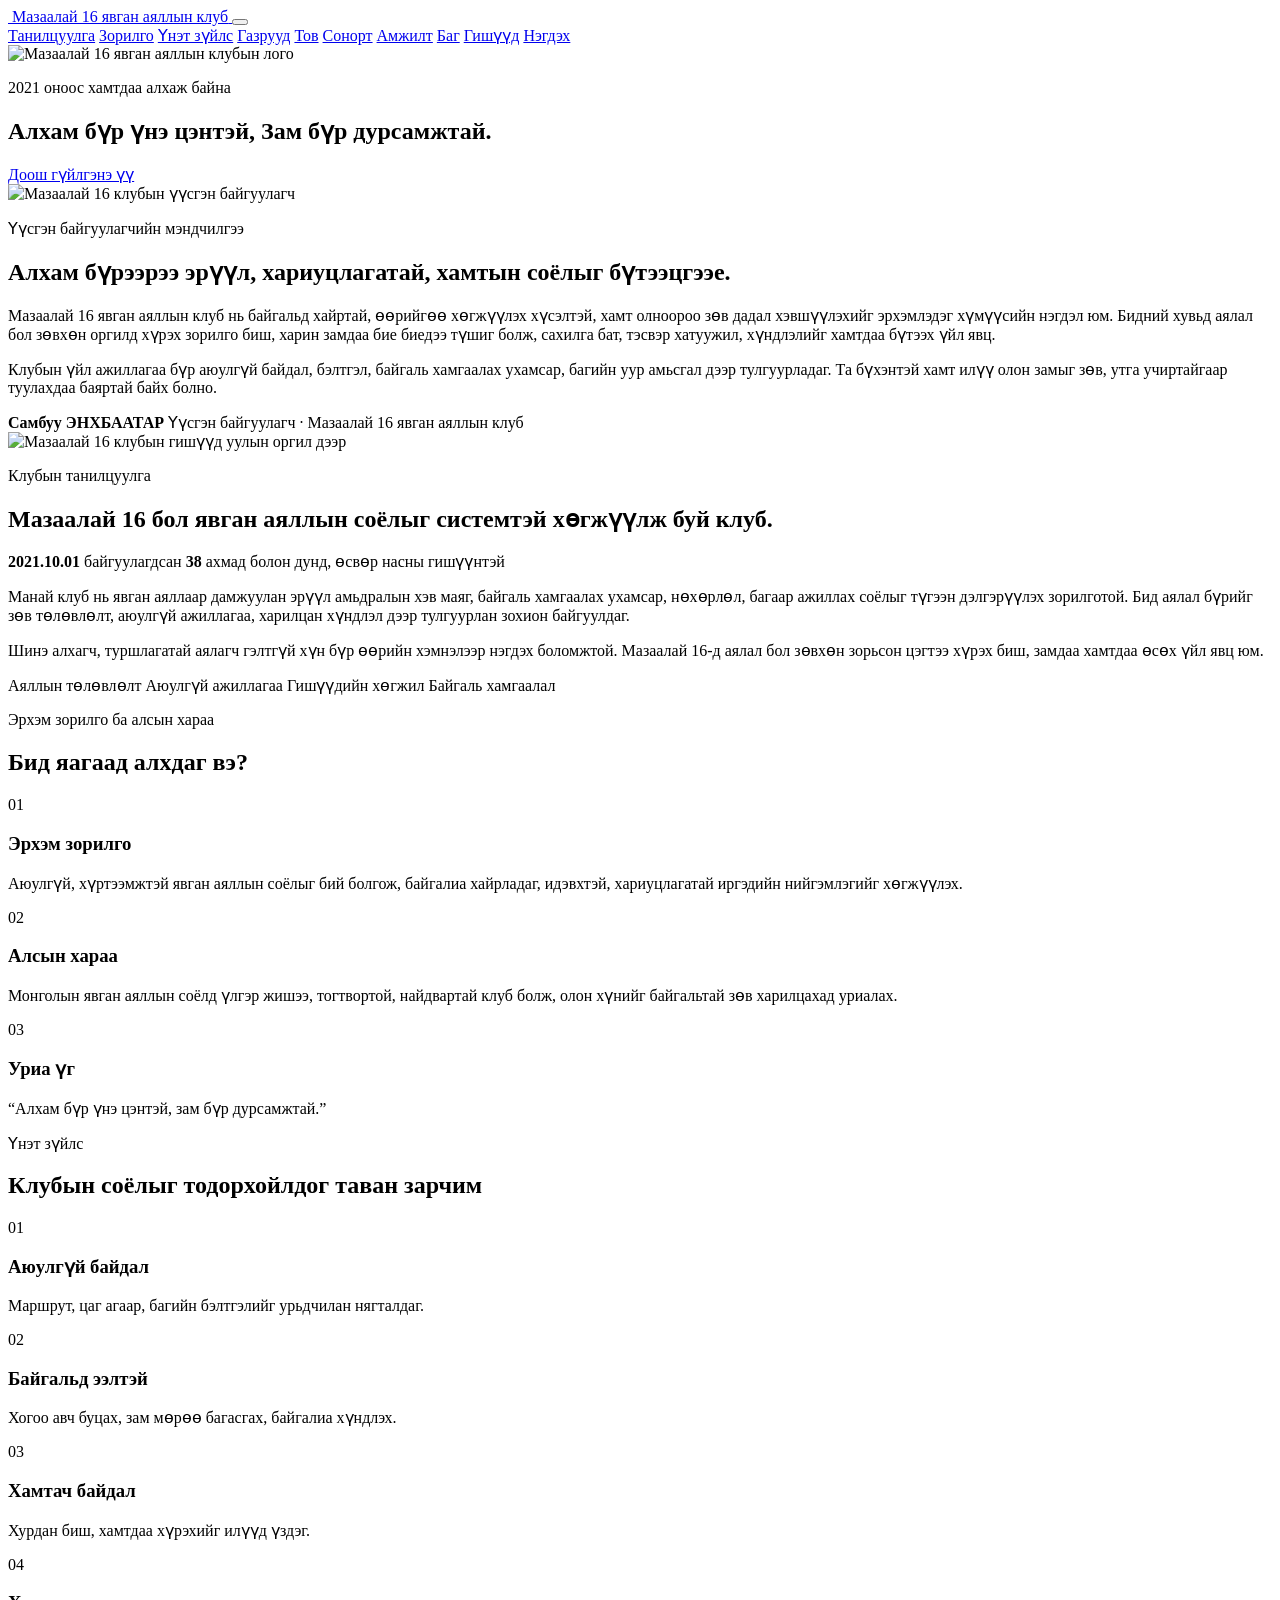
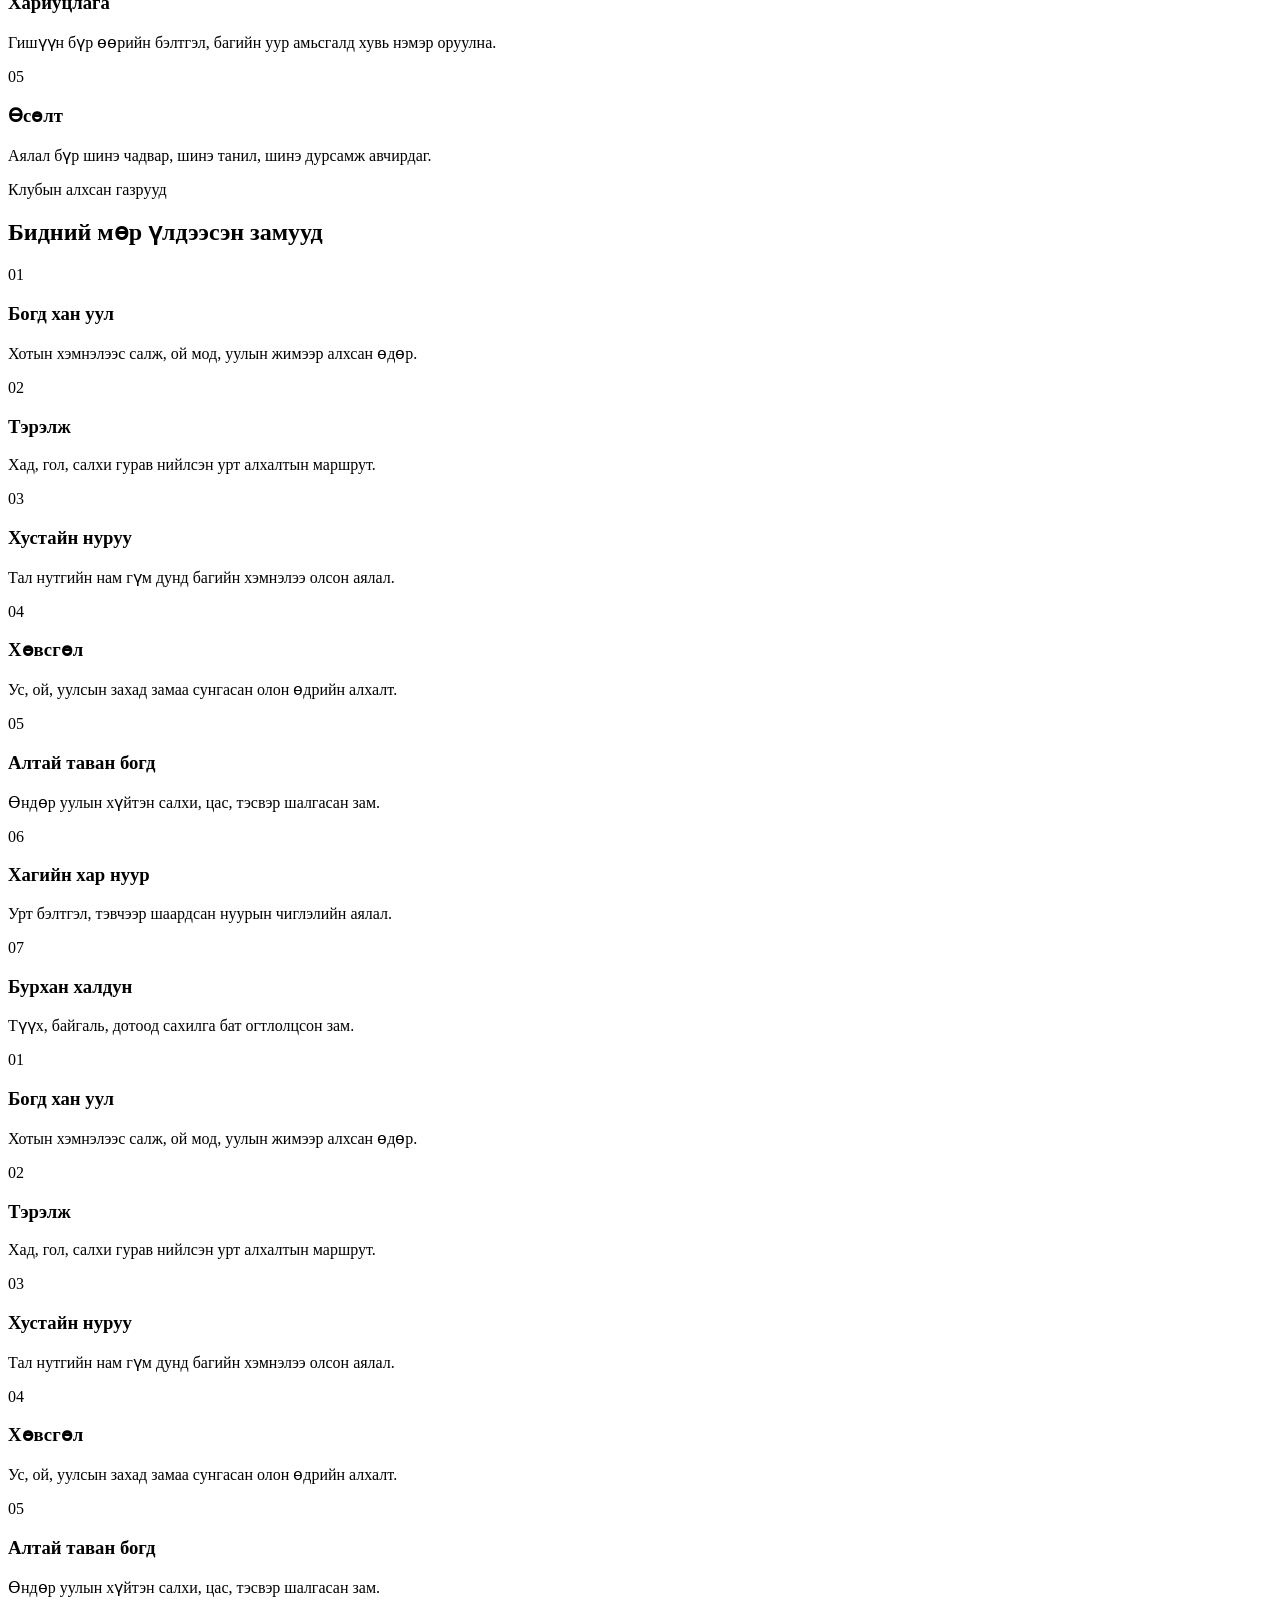
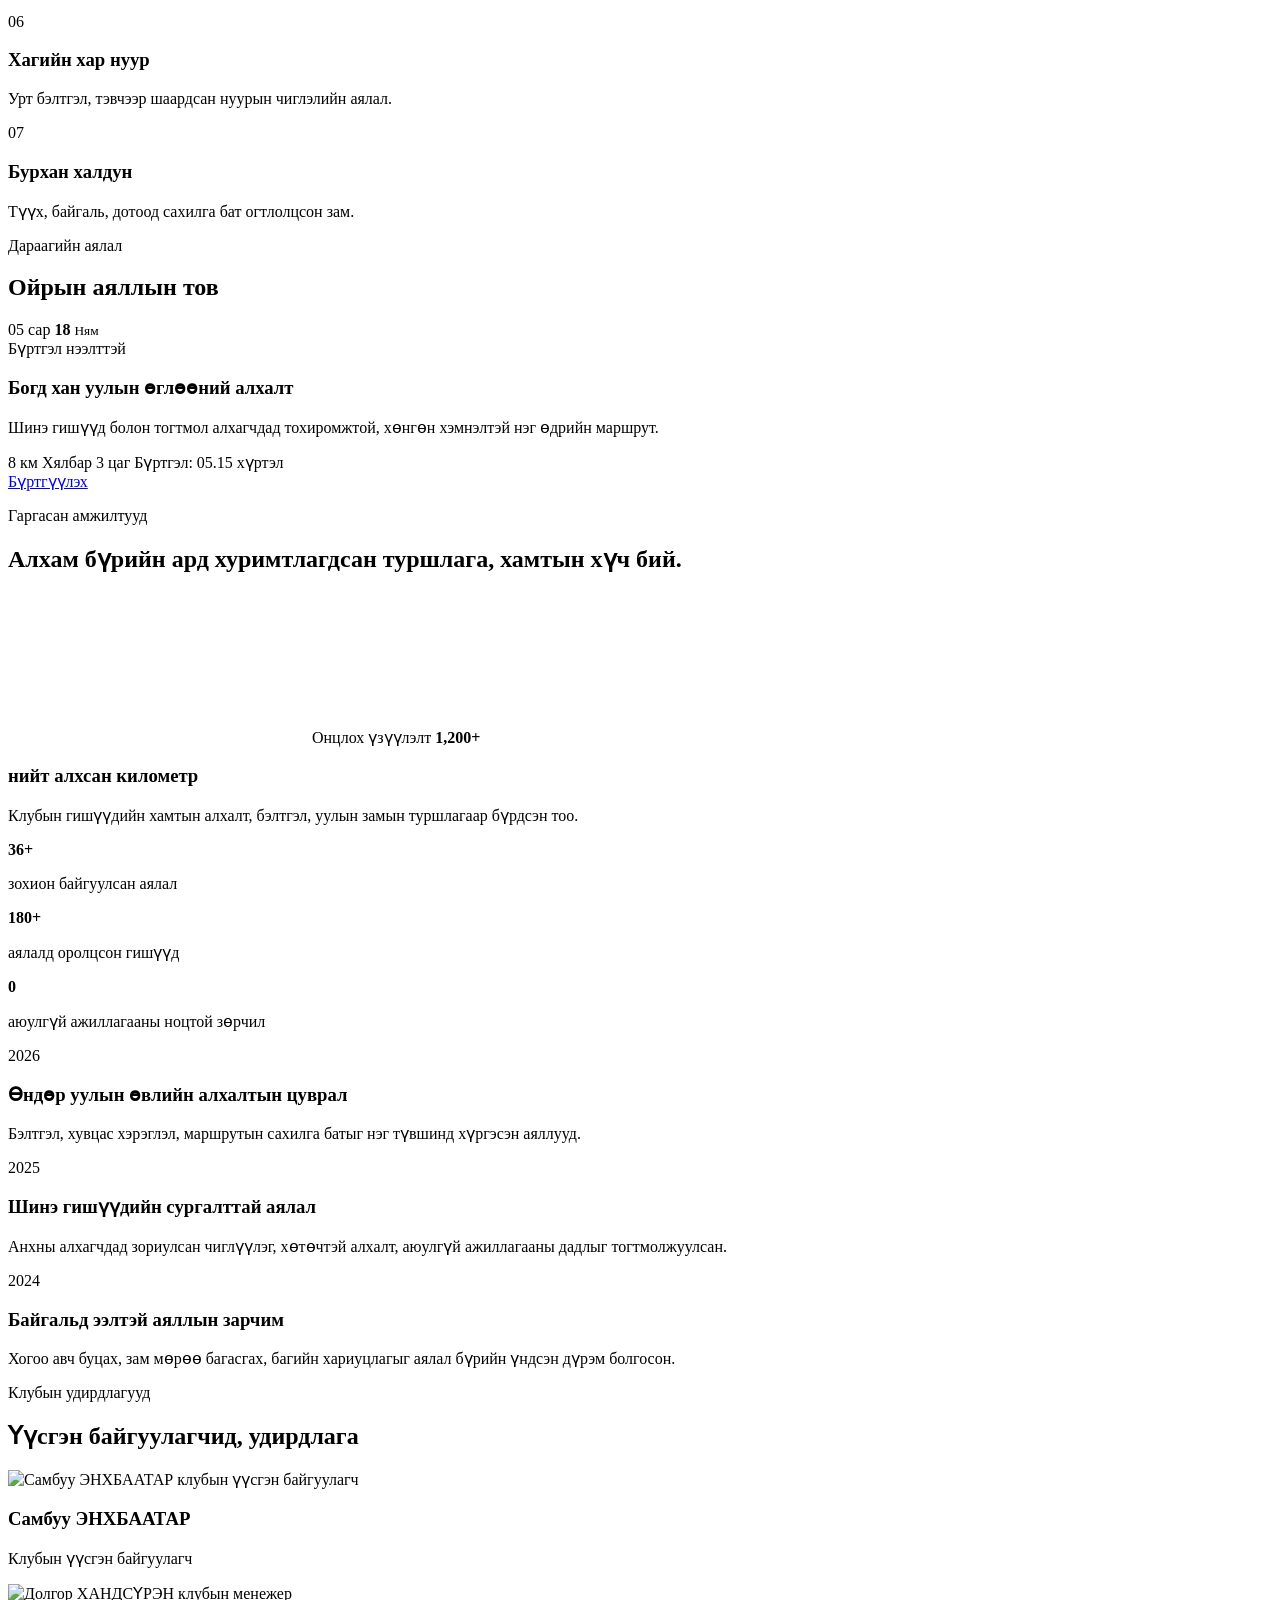
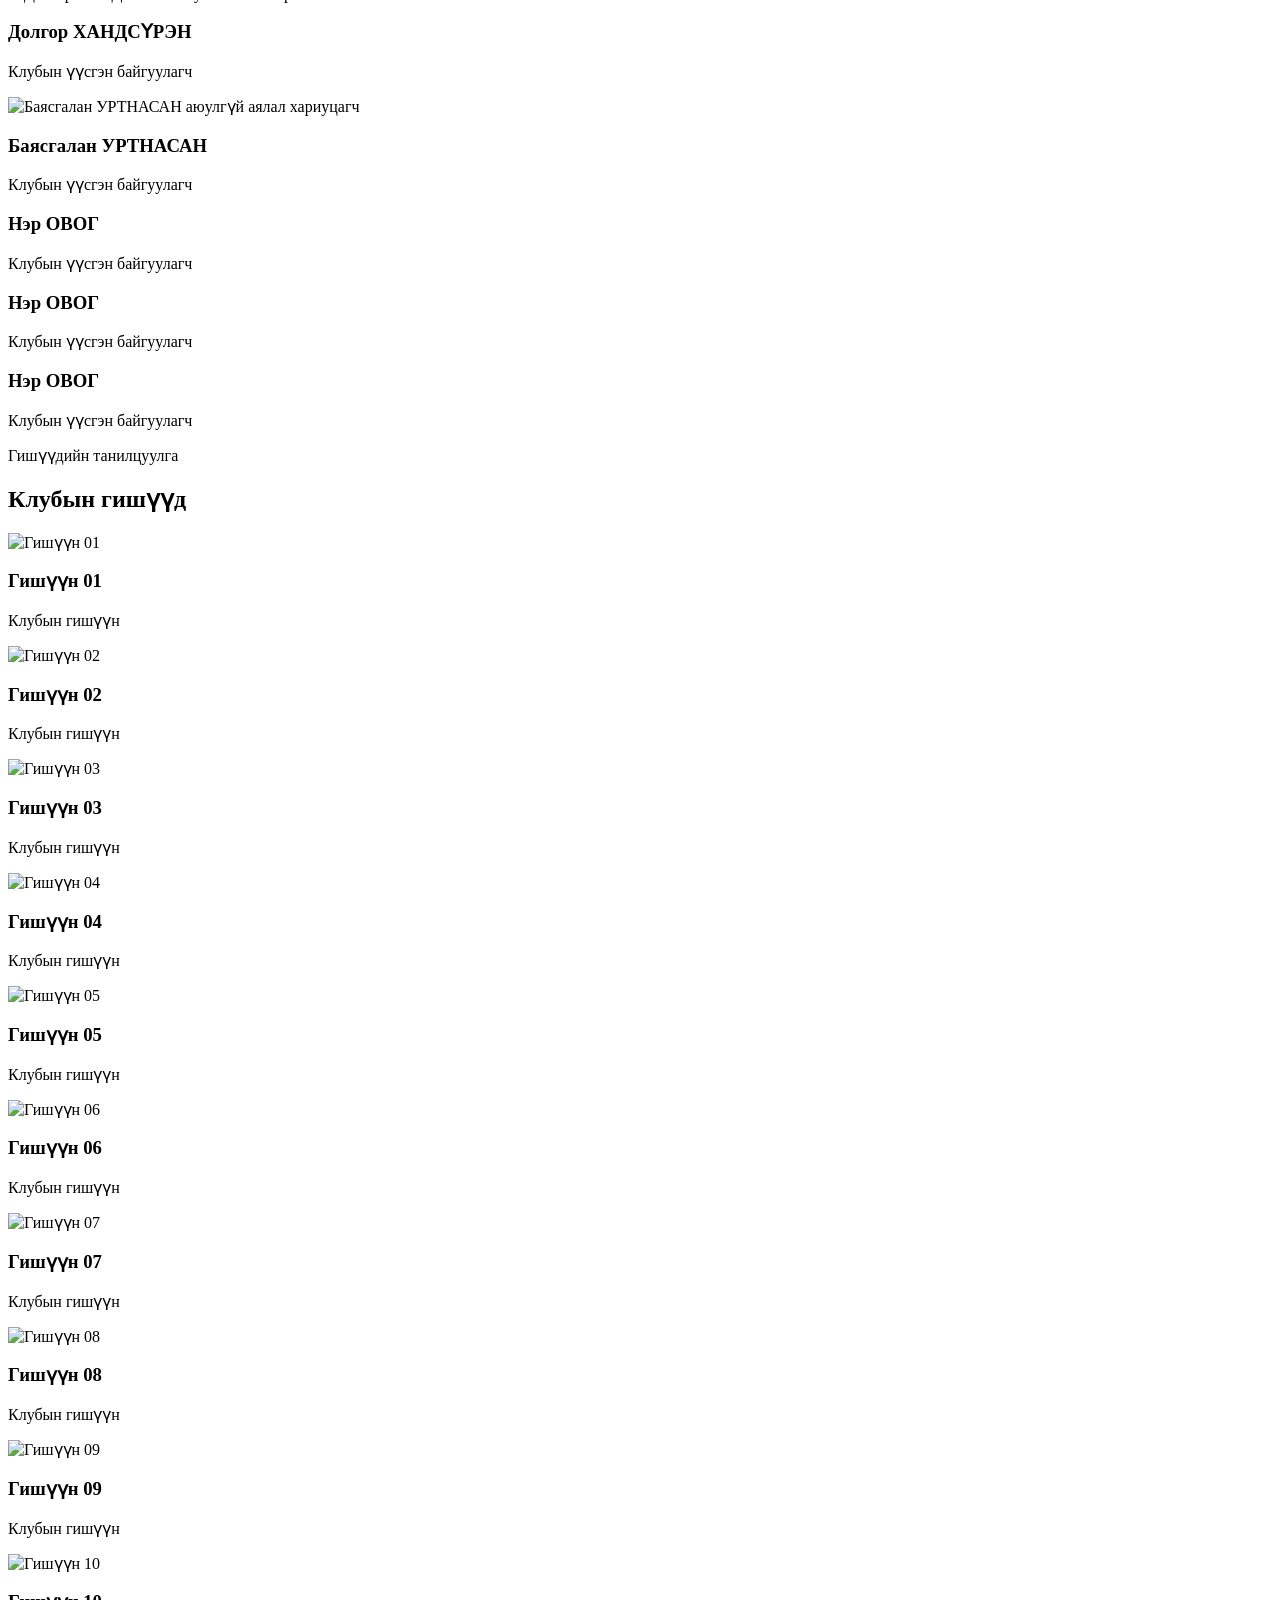
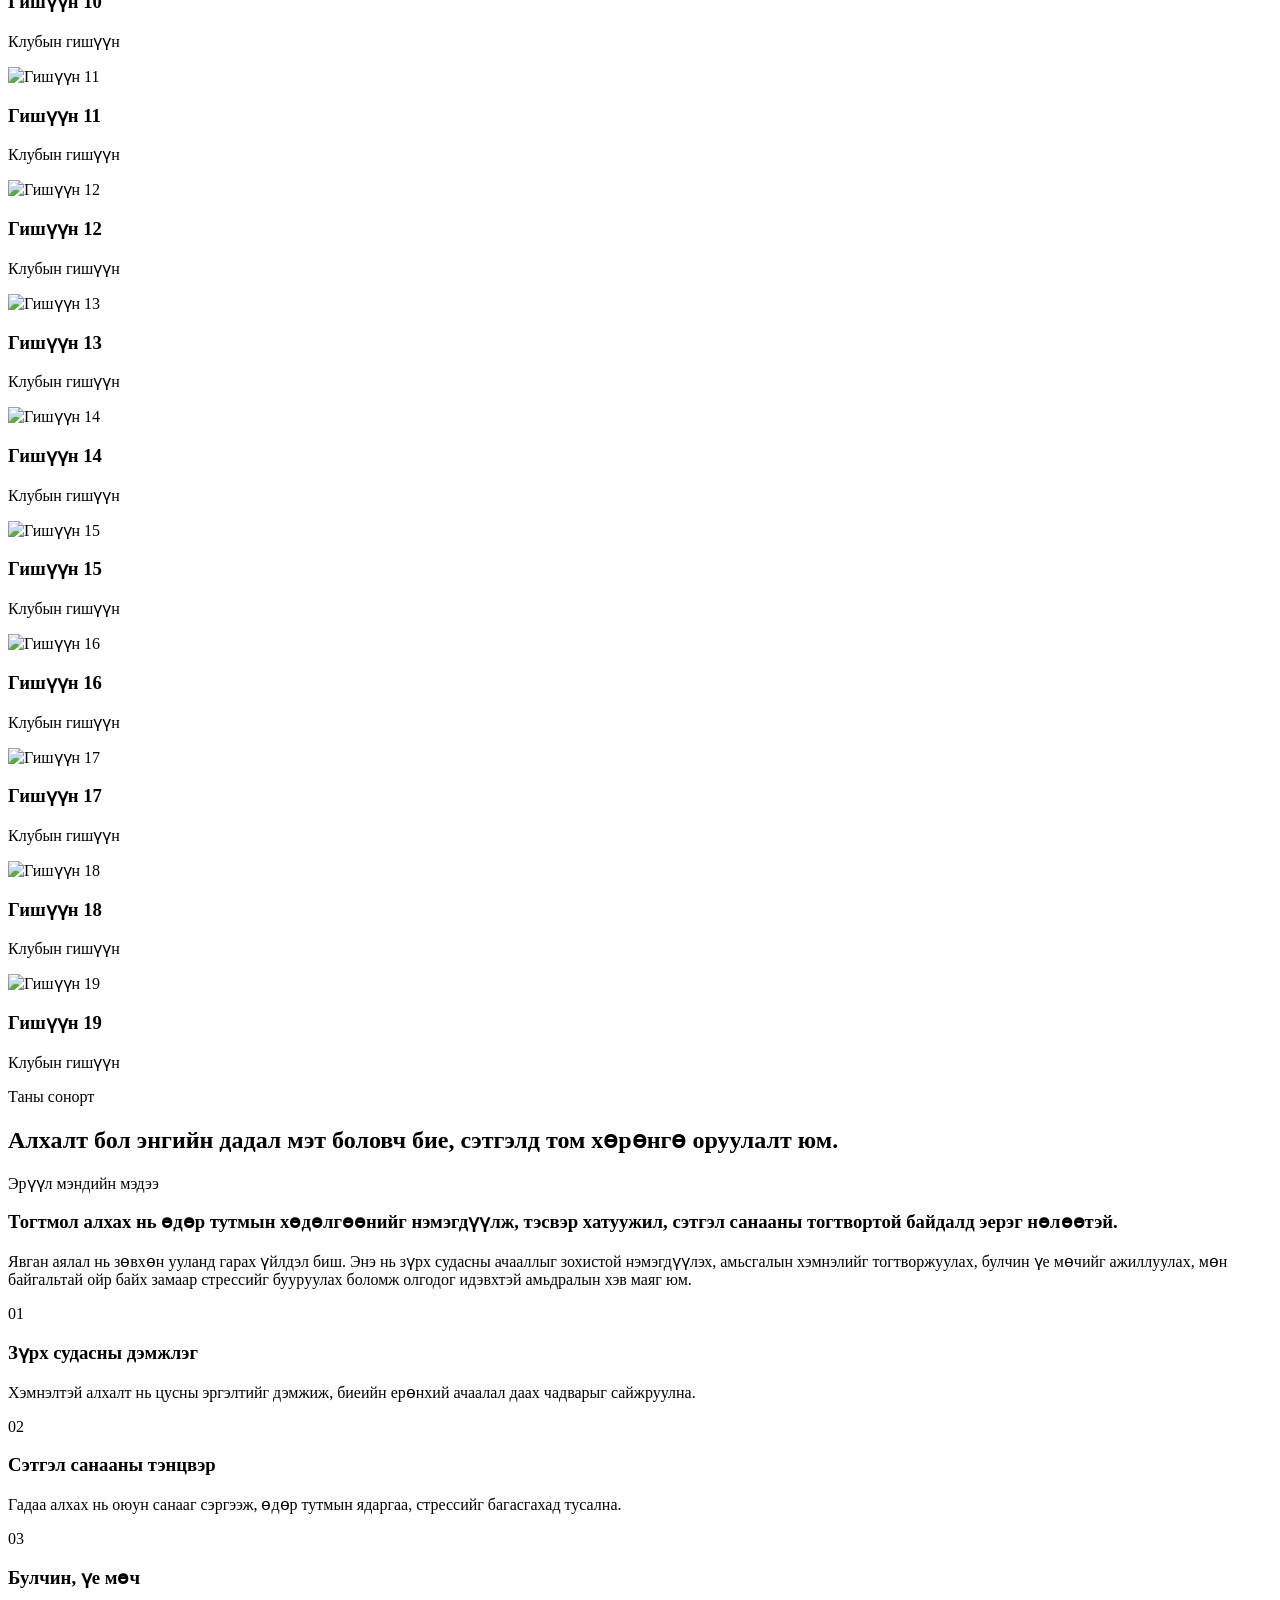
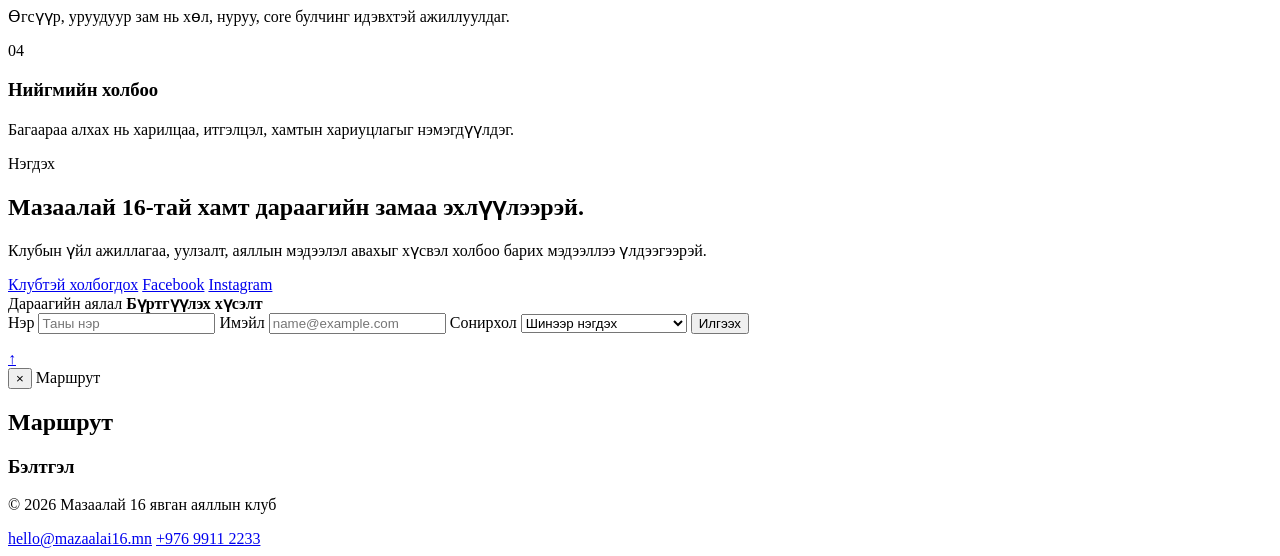
==== index.html @ 8b1d49ac "Create index.html" ====
<!doctype html>
<html lang="mn">
  <head>
    <meta charset="utf-8" />
    <meta name="viewport" content="width=device-width, initial-scale=1" />
    <title>Мазаалай 16 | Явган аяллын клуб</title>
    <meta
      name="description"
      content="Мазаалай 16 явган аяллын клубын танилцуулга, эрхэм зорилго, алсын хараа, үнэт зүйлс, удирдлага ба гишүүд."
    />
    <meta property="og:type" content="website" />
    <meta property="og:title" content="Мазаалай 16 | Явган аяллын клуб" />
    <meta
      property="og:description"
      content="Алхам бүр үнэ цэнтэй, зам бүр дурсамжтай. Мазаалай 16 явган аяллын клубын аялал, баг, гишүүдтэй танилцаарай."
    />
    <meta property="og:image" content="./assets/mazaalai-16-logo.png" />
    <meta name="twitter:card" content="summary_large_image" />
    <link rel="icon" type="image/png" href="./assets/mazaalai-16-logo-transparent.png" />
    <link rel="preconnect" href="https://images.unsplash.com" />
    <link rel="preconnect" href="https://fonts.googleapis.com" />
    <link rel="preconnect" href="https://fonts.gstatic.com" crossorigin />
    <link
      href="https://fonts.googleapis.com/css2?family=Manrope:wght@700;800;900&display=swap"
      rel="stylesheet"
    />
    <link rel="stylesheet" href="./styles.css" />
  </head>
  <body>
    <header class="site-header" data-scrolled="false">
      <a class="brand" href="#top" aria-label="Нүүр хуудас">
        <span class="brand-mark" aria-hidden="true">
          <img src="./assets/mazaalai-16-logo-transparent.png" alt="" />
        </span>
        <span>Мазаалай 16 явган аяллын клуб</span>
      </a>
      <button class="nav-toggle" aria-expanded="false" aria-controls="site-nav" aria-label="Цэс нээх">
        <span></span>
        <span></span>
        <span></span>
      </button>
      <nav id="site-nav" class="site-nav">
        <a href="#intro">Танилцуулга</a>
        <a href="#mission">Зорилго</a>
        <a href="#values">Үнэт зүйлс</a>
        <a href="#routes">Газрууд</a>
        <a href="#upcoming">Тов</a>
        <a href="#insights">Сонорт</a>
        <a href="#achievements">Амжилт</a>
        <a href="#team">Баг</a>
        <a href="#members">Гишүүд</a>
        <a class="nav-cta" href="#join">Нэгдэх</a>
      </nav>
    </header>

    <main id="top">
      <section class="hero map-hero" aria-labelledby="hero-title">
        <div class="logo-hero-stage reveal">
          <img
            class="hero-logo"
            src="./assets/mazaalai-16-logo-transparent.png"
            alt="Мазаалай 16 явган аяллын клубын лого"
          />
          <div class="hero-copy">
            <p class="eyebrow">2021 оноос хамтдаа алхаж байна</p>
            <h1 id="hero-title">
              <span>Алхам бүр үнэ цэнтэй,</span>
              <span>Зам бүр дурсамжтай.</span>
            </h1>
          </div>
          <a class="scroll-cue" href="#founder" aria-label="Доош гүйлгэж вэбтэй танилцах">
            <span>Доош гүйлгэнэ үү</span>
            <span class="scroll-dot" aria-hidden="true"></span>
          </a>
        </div>

      </section>

      <section id="founder" class="section founder-section">
        <div class="founder-card reveal">
          <div class="founder-portrait">
            <img
              src="./assets/founder-portrait.png"
              alt="Мазаалай 16 клубын үүсгэн байгуулагч"
            />
          </div>
          <div class="founder-message">
            <p class="eyebrow">Үүсгэн байгуулагчийн мэндчилгээ</p>
            <h2>Алхам бүрээрээ эрүүл, хариуцлагатай, хамтын соёлыг бүтээцгээе.</h2>
            <p>
              Мазаалай 16 явган аяллын клуб нь байгальд хайртай, өөрийгөө хөгжүүлэх хүсэлтэй,
              хамт олноороо зөв дадал хэвшүүлэхийг эрхэмлэдэг хүмүүсийн нэгдэл юм. Бидний хувьд
              аялал бол зөвхөн оргилд хүрэх зорилго биш, харин замдаа бие биедээ түшиг болж,
              сахилга бат, тэсвэр хатуужил, хүндлэлийг хамтдаа бүтээх үйл явц.
            </p>
            <p>
              Клубын үйл ажиллагаа бүр аюулгүй байдал, бэлтгэл, байгаль хамгаалах ухамсар,
              багийн уур амьсгал дээр тулгуурладаг. Та бүхэнтэй хамт илүү олон замыг зөв,
              утга учиртайгаар туулахдаа баяртай байх болно.
            </p>
            <div class="founder-signature">
              <strong>Самбуу ЭНХБААТАР</strong>
              <span>Үүсгэн байгуулагч · Мазаалай 16 явган аяллын клуб</span>
            </div>
          </div>
        </div>
      </section>

      <section id="intro" class="section intro-section">
        <div class="intro-media reveal">
          <img
            src="./assets/mazaalai-members-summit.jpg"
            alt="Мазаалай 16 клубын гишүүд уулын оргил дээр"
          />
        </div>
        <div class="intro-copy reveal delay-1">
          <p class="eyebrow">Клубын танилцуулга</p>
          <h2>Мазаалай 16 бол явган аяллын соёлыг системтэй хөгжүүлж буй клуб.</h2>
          <div class="intro-facts" aria-label="Клубын товч мэдээлэл">
            <span><strong>2021.10.01</strong> байгуулагдсан</span>
            <span><strong>38</strong> ахмад болон дунд, өсвөр насны гишүүнтэй</span>
          </div>
          <p>
            Манай клуб нь явган аяллаар дамжуулан эрүүл амьдралын хэв маяг,
            байгаль хамгаалах ухамсар, нөхөрлөл, багаар ажиллах соёлыг
            түгээн дэлгэрүүлэх зорилготой. Бид аялал бүрийг зөв төлөвлөлт,
            аюулгүй ажиллагаа, харилцан хүндлэл дээр тулгуурлан зохион байгуулдаг.
          </p>
          <p>
            Шинэ алхагч, туршлагатай аялагч гэлтгүй хүн бүр өөрийн хэмнэлээр
            нэгдэх боломжтой. Мазаалай 16-д аялал бол зөвхөн зорьсон цэгтээ
            хүрэх биш, замдаа хамтдаа өсөх үйл явц юм.
          </p>
          <div class="intro-points" aria-label="Клубын гол чиглэлүүд">
            <span>Аяллын төлөвлөлт</span>
            <span>Аюулгүй ажиллагаа</span>
            <span>Гишүүдийн хөгжил</span>
            <span>Байгаль хамгаалал</span>
          </div>
        </div>
      </section>

      <section id="mission" class="section mission-section">
        <div class="section-heading reveal">
          <p class="eyebrow">Эрхэм зорилго ба алсын хараа</p>
          <h2>Бид яагаад алхдаг вэ?</h2>
        </div>
        <div class="statement-grid">
          <article class="statement-card reveal">
            <span>01</span>
            <h3>Эрхэм зорилго</h3>
            <p>
              Аюулгүй, хүртээмжтэй явган аяллын соёлыг бий болгож, байгалиа
              хайрладаг, идэвхтэй, хариуцлагатай иргэдийн нийгэмлэгийг хөгжүүлэх.
            </p>
          </article>
          <article class="statement-card reveal delay-1">
            <span>02</span>
            <h3>Алсын хараа</h3>
            <p>
              Монголын явган аяллын соёлд үлгэр жишээ, тогтвортой, найдвартай
              клуб болж, олон хүнийг байгальтай зөв харилцахад уриалах.
            </p>
          </article>
          <article class="statement-card quote-card reveal delay-2">
            <span>03</span>
            <h3>Уриа үг</h3>
            <p>“Алхам бүр үнэ цэнтэй, зам бүр дурсамжтай.”</p>
          </article>
        </div>
      </section>

      <section id="values" class="section values-section">
        <div class="section-heading reveal">
          <p class="eyebrow">Үнэт зүйлс</p>
          <h2>Клубын соёлыг тодорхойлдог таван зарчим</h2>
        </div>
        <div class="values-grid">
          <article class="value-card reveal">
            <span>01</span>
            <h3>Аюулгүй байдал</h3>
            <p>Маршрут, цаг агаар, багийн бэлтгэлийг урьдчилан нягталдаг.</p>
          </article>
          <article class="value-card reveal delay-1">
            <span>02</span>
            <h3>Байгальд ээлтэй</h3>
            <p>Хогоо авч буцах, зам мөрөө багасгах, байгалиа хүндлэх.</p>
          </article>
          <article class="value-card reveal delay-2">
            <span>03</span>
            <h3>Хамтач байдал</h3>
            <p>Хурдан биш, хамтдаа хүрэхийг илүүд үздэг.</p>
          </article>
          <article class="value-card reveal">
            <span>04</span>
            <h3>Хариуцлага</h3>
            <p>Гишүүн бүр өөрийн бэлтгэл, багийн уур амьсгалд хувь нэмэр оруулна.</p>
          </article>
          <article class="value-card reveal delay-1">
            <span>05</span>
            <h3>Өсөлт</h3>
            <p>Аялал бүр шинэ чадвар, шинэ танил, шинэ дурсамж авчирдаг.</p>
          </article>
        </div>
      </section>

      <section id="routes" class="routes-section">
        <div class="routes-heading reveal">
          <p class="eyebrow">Клубын алхсан газрууд</p>
          <h2>Бидний мөр үлдээсэн замууд</h2>
        </div>
        <div class="routes-marquee reveal delay-1" aria-label="Мазаалай 16 клубын алхсан газрууд">
          <div class="routes-track">
            <article class="route-card" style="--route-image: url('https://images.unsplash.com/photo-1500530855697-b586d89ba3ee?auto=format&fit=crop&w=900&q=85')">
              <span>01</span>
              <h3>Богд хан уул</h3>
              <p>Хотын хэмнэлээс салж, ой мод, уулын жимээр алхсан өдөр.</p>
            </article>
            <article class="route-card" style="--route-image: url('https://images.unsplash.com/photo-1519681393784-d120267933ba?auto=format&fit=crop&w=900&q=85')">
              <span>02</span>
              <h3>Тэрэлж</h3>
              <p>Хад, гол, салхи гурав нийлсэн урт алхалтын маршрут.</p>
            </article>
            <article class="route-card" style="--route-image: url('https://images.unsplash.com/photo-1500534314209-a25ddb2bd429?auto=format&fit=crop&w=900&q=85')">
              <span>03</span>
              <h3>Хустайн нуруу</h3>
              <p>Тал нутгийн нам гүм дунд багийн хэмнэлээ олсон аялал.</p>
            </article>
            <article class="route-card" style="--route-image: url('https://images.unsplash.com/photo-1464822759023-fed622ff2c3b?auto=format&fit=crop&w=900&q=85')">
              <span>04</span>
              <h3>Хөвсгөл</h3>
              <p>Ус, ой, уулсын захад замаа сунгасан олон өдрийн алхалт.</p>
            </article>
            <article class="route-card" style="--route-image: url('https://images.unsplash.com/photo-1483728642387-6c3bdd6c93e5?auto=format&fit=crop&w=900&q=85')">
              <span>05</span>
              <h3>Алтай таван богд</h3>
              <p>Өндөр уулын хүйтэн салхи, цас, тэсвэр шалгасан зам.</p>
            </article>
            <article class="route-card" style="--route-image: url('https://images.unsplash.com/photo-1500534314209-a25ddb2bd429?auto=format&fit=crop&w=900&q=85')">
              <span>06</span>
              <h3>Хагийн хар нуур</h3>
              <p>Урт бэлтгэл, тэвчээр шаардсан нуурын чиглэлийн аялал.</p>
            </article>
            <article class="route-card" style="--route-image: url('https://images.unsplash.com/photo-1454496522488-7a8e488e8606?auto=format&fit=crop&w=900&q=85')">
              <span>07</span>
              <h3>Бурхан халдун</h3>
              <p>Түүх, байгаль, дотоод сахилга бат огтлолцсон зам.</p>
            </article>
          </div>
          <div class="routes-track" aria-hidden="true">
            <article class="route-card" style="--route-image: url('https://images.unsplash.com/photo-1500530855697-b586d89ba3ee?auto=format&fit=crop&w=900&q=85')">
              <span>01</span>
              <h3>Богд хан уул</h3>
              <p>Хотын хэмнэлээс салж, ой мод, уулын жимээр алхсан өдөр.</p>
            </article>
            <article class="route-card" style="--route-image: url('https://images.unsplash.com/photo-1519681393784-d120267933ba?auto=format&fit=crop&w=900&q=85')">
              <span>02</span>
              <h3>Тэрэлж</h3>
              <p>Хад, гол, салхи гурав нийлсэн урт алхалтын маршрут.</p>
            </article>
            <article class="route-card" style="--route-image: url('https://images.unsplash.com/photo-1500534314209-a25ddb2bd429?auto=format&fit=crop&w=900&q=85')">
              <span>03</span>
              <h3>Хустайн нуруу</h3>
              <p>Тал нутгийн нам гүм дунд багийн хэмнэлээ олсон аялал.</p>
            </article>
            <article class="route-card" style="--route-image: url('https://images.unsplash.com/photo-1464822759023-fed622ff2c3b?auto=format&fit=crop&w=900&q=85')">
              <span>04</span>
              <h3>Хөвсгөл</h3>
              <p>Ус, ой, уулсын захад замаа сунгасан олон өдрийн алхалт.</p>
            </article>
            <article class="route-card" style="--route-image: url('https://images.unsplash.com/photo-1483728642387-6c3bdd6c93e5?auto=format&fit=crop&w=900&q=85')">
              <span>05</span>
              <h3>Алтай таван богд</h3>
              <p>Өндөр уулын хүйтэн салхи, цас, тэсвэр шалгасан зам.</p>
            </article>
            <article class="route-card" style="--route-image: url('https://images.unsplash.com/photo-1500534314209-a25ddb2bd429?auto=format&fit=crop&w=900&q=85')">
              <span>06</span>
              <h3>Хагийн хар нуур</h3>
              <p>Урт бэлтгэл, тэвчээр шаардсан нуурын чиглэлийн аялал.</p>
            </article>
            <article class="route-card" style="--route-image: url('https://images.unsplash.com/photo-1454496522488-7a8e488e8606?auto=format&fit=crop&w=900&q=85')">
              <span>07</span>
              <h3>Бурхан халдун</h3>
              <p>Түүх, байгаль, дотоод сахилга бат огтлолцсон зам.</p>
            </article>
          </div>
        </div>
      </section>

      <section id="upcoming" class="section upcoming-section">
        <div class="section-heading reveal">
          <p class="eyebrow">Дараагийн аялал</p>
          <h2>Ойрын аяллын тов</h2>
        </div>
        <div class="upcoming-card reveal delay-1">
          <div class="upcoming-date" aria-label="Аяллын огноо">
            <span>05 сар</span>
            <strong>18</strong>
            <small>Ням</small>
          </div>
          <div class="upcoming-info">
            <span class="tile-kicker">Бүртгэл нээлттэй</span>
            <h3>Богд хан уулын өглөөний алхалт</h3>
            <p>Шинэ гишүүд болон тогтмол алхагчдад тохиромжтой, хөнгөн хэмнэлтэй нэг өдрийн маршрут.</p>
            <div class="upcoming-meta" aria-label="Аяллын товч мэдээлэл">
              <span>8 км</span>
              <span>Хялбар</span>
              <span>3 цаг</span>
              <span>Бүртгэл: 05.15 хүртэл</span>
            </div>
          </div>
          <a class="button primary" href="#join">Бүртгүүлэх</a>
        </div>
      </section>

      <section id="achievements" class="section achievements-section">
        <div class="section-heading reveal">
          <p class="eyebrow">Гаргасан амжилтууд</p>
          <h2>Алхам бүрийн ард хуримтлагдсан туршлага, хамтын хүч бий.</h2>
        </div>
        <div class="achievement-bento">
          <article class="achievement-tile achievement-hero-tile reveal">
            <video
              class="achievement-video"
              autoplay
              muted
              loop
              playsinline
              preload="metadata"
              poster="./assets/aerial-hikers-high-snow-mountain-poster.jpg"
            >
              <source
                src="./assets/aerial-hikers-high-snow-mountain.mp4"
                type="video/mp4"
              />
            </video>
            <span class="tile-kicker">Онцлох үзүүлэлт</span>
            <strong>1,200+</strong>
            <h3>нийт алхсан километр</h3>
            <p>Клубын гишүүдийн хамтын алхалт, бэлтгэл, уулын замын туршлагаар бүрдсэн тоо.</p>
          </article>
          <article class="achievement-tile stat-tile reveal delay-1">
            <strong>36+</strong>
            <p>зохион байгуулсан аялал</p>
          </article>
          <article class="achievement-tile stat-tile reveal delay-2">
            <strong>180+</strong>
            <p>аялалд оролцсон гишүүд</p>
          </article>
          <article class="achievement-tile stat-tile safety-tile reveal">
            <strong>0</strong>
            <p>аюулгүй ажиллагааны ноцтой зөрчил</p>
          </article>
          <article class="achievement-tile story-tile reveal delay-1">
            <span>2026</span>
            <h3>Өндөр уулын өвлийн алхалтын цуврал</h3>
            <p>Бэлтгэл, хувцас хэрэглэл, маршрутын сахилга батыг нэг түвшинд хүргэсэн аяллууд.</p>
          </article>
          <article class="achievement-tile story-tile reveal delay-2">
            <span>2025</span>
            <h3>Шинэ гишүүдийн сургалттай аялал</h3>
            <p>Анхны алхагчдад зориулсан чиглүүлэг, хөтөчтэй алхалт, аюулгүй ажиллагааны дадлыг тогтмолжуулсан.</p>
          </article>
          <article class="achievement-tile story-tile wide-story reveal">
            <span>2024</span>
            <h3>Байгальд ээлтэй аяллын зарчим</h3>
            <p>Хогоо авч буцах, зам мөрөө багасгах, багийн хариуцлагыг аялал бүрийн үндсэн дүрэм болгосон.</p>
          </article>
        </div>
      </section>

      <section id="team" class="section team-section">
        <div class="section-heading reveal">
          <p class="eyebrow">Клубын удирдлагууд</p>
          <h2>Үүсгэн байгуулагчид, удирдлага</h2>
        </div>
        <div class="profile-grid leaders-grid">
          <article class="profile-card reveal">
            <img
              src="./assets/leader-sambuu-enkhbaatar.png"
              alt="Самбуу ЭНХБААТАР клубын үүсгэн байгуулагч"
            />
            <div>
              <h3>Самбуу ЭНХБААТАР</h3>
              <p>Клубын үүсгэн байгуулагч</p>
            </div>
          </article>
          <article class="profile-card reveal delay-1">
            <img
              src="./assets/leader-dolgor-khandsuren.png"
              alt="Долгор ХАНДСҮРЭН клубын менежер"
            />
            <div>
              <h3>Долгор ХАНДСҮРЭН</h3>
              <p>Клубын үүсгэн байгуулагч</p>
            </div>
          </article>
          <article class="profile-card reveal delay-2">
            <img
              src="./assets/leader-bayasgalan-urtnasan.png"
              alt="Баясгалан УРТНАСАН аюулгүй аялал хариуцагч"
            />
            <div>
              <h3>Баясгалан УРТНАСАН</h3>
              <p>Клубын үүсгэн байгуулагч</p>
            </div>
          </article>
        </div>
        <div class="profile-grid leaders-grid team-extra-grid">
          <article class="profile-card no-photo reveal">
            <div>
              <h3>Нэр ОВОГ</h3>
              <p>Клубын үүсгэн байгуулагч</p>
            </div>
          </article>
          <article class="profile-card no-photo reveal delay-1">
            <div>
              <h3>Нэр ОВОГ</h3>
              <p>Клубын үүсгэн байгуулагч</p>
            </div>
          </article>
          <article class="profile-card no-photo reveal delay-2">
            <div>
              <h3>Нэр ОВОГ</h3>
              <p>Клубын үүсгэн байгуулагч</p>
            </div>
          </article>
        </div>
      </section>

      <section id="members" class="section members-section">
        <div class="section-heading reveal">
          <p class="eyebrow">Гишүүдийн танилцуулга</p>
          <h2>Клубын гишүүд</h2>
        </div>
        <div class="members-marquee reveal" aria-label="Клубын 19 гишүүний зураг">
          <div class="members-track">
            <article class="profile-card compact"><img src="./assets/founder-portrait.png" alt="Гишүүн 01" /><div><h3>Гишүүн 01</h3><p>Клубын гишүүн</p></div></article>
            <article class="profile-card compact"><img src="./assets/manager-portrait.png" alt="Гишүүн 02" /><div><h3>Гишүүн 02</h3><p>Клубын гишүүн</p></div></article>
            <article class="profile-card compact"><img src="./assets/safety-lead-portrait.png" alt="Гишүүн 03" /><div><h3>Гишүүн 03</h3><p>Клубын гишүүн</p></div></article>
            <article class="profile-card compact"><img src="https://images.unsplash.com/photo-1517841905240-472988babdf9?auto=format&fit=crop&w=700&q=85" alt="Гишүүн 04" /><div><h3>Гишүүн 04</h3><p>Клубын гишүүн</p></div></article>
            <article class="profile-card compact"><img src="https://images.unsplash.com/photo-1506794778202-cad84cf45f1d?auto=format&fit=crop&w=700&q=85" alt="Гишүүн 05" /><div><h3>Гишүүн 05</h3><p>Клубын гишүүн</p></div></article>
            <article class="profile-card compact"><img src="https://images.unsplash.com/photo-1524504388940-b1c1722653e1?auto=format&fit=crop&w=700&q=85" alt="Гишүүн 06" /><div><h3>Гишүүн 06</h3><p>Клубын гишүүн</p></div></article>
            <article class="profile-card compact"><img src="https://images.unsplash.com/photo-1504257432389-52343af06ae3?auto=format&fit=crop&w=700&q=85" alt="Гишүүн 07" /><div><h3>Гишүүн 07</h3><p>Клубын гишүүн</p></div></article>
            <article class="profile-card compact"><img src="https://images.unsplash.com/photo-1519085360753-af0119f7cbe7?auto=format&fit=crop&w=700&q=85" alt="Гишүүн 08" /><div><h3>Гишүүн 08</h3><p>Клубын гишүүн</p></div></article>
            <article class="profile-card compact"><img src="https://images.unsplash.com/photo-1531123897727-8f129e1688ce?auto=format&fit=crop&w=700&q=85" alt="Гишүүн 09" /><div><h3>Гишүүн 09</h3><p>Клубын гишүүн</p></div></article>
            <article class="profile-card compact"><img src="https://images.unsplash.com/photo-1527980965255-d3b416303d12?auto=format&fit=crop&w=700&q=85" alt="Гишүүн 10" /><div><h3>Гишүүн 10</h3><p>Клубын гишүүн</p></div></article>
            <article class="profile-card compact"><img src="https://images.unsplash.com/photo-1547425260-76bcadfb4f2c?auto=format&fit=crop&w=700&q=85" alt="Гишүүн 11" /><div><h3>Гишүүн 11</h3><p>Клубын гишүүн</p></div></article>
            <article class="profile-card compact"><img src="https://images.unsplash.com/photo-1534528741775-53994a69daeb?auto=format&fit=crop&w=700&q=85" alt="Гишүүн 12" /><div><h3>Гишүүн 12</h3><p>Клубын гишүүн</p></div></article>
            <article class="profile-card compact"><img src="https://images.unsplash.com/photo-1508214751196-bcfd4ca60f91?auto=format&fit=crop&w=700&q=85" alt="Гишүүн 13" /><div><h3>Гишүүн 13</h3><p>Клубын гишүүн</p></div></article>
            <article class="profile-card compact"><img src="https://images.unsplash.com/photo-1506277886164-e25aa3f4ef7f?auto=format&fit=crop&w=700&q=85" alt="Гишүүн 14" /><div><h3>Гишүүн 14</h3><p>Клубын гишүүн</p></div></article>
            <article class="profile-card compact"><img src="https://images.unsplash.com/photo-1544005313-94ddf0286df2?auto=format&fit=crop&w=700&q=85" alt="Гишүүн 15" /><div><h3>Гишүүн 15</h3><p>Клубын гишүүн</p></div></article>
            <article class="profile-card compact"><img src="https://images.unsplash.com/photo-1519345182560-3f2917c472ef?auto=format&fit=crop&w=700&q=85" alt="Гишүүн 16" /><div><h3>Гишүүн 16</h3><p>Клубын гишүүн</p></div></article>
            <article class="profile-card compact"><img src="https://images.unsplash.com/photo-1517365830460-955ce3ccd263?auto=format&fit=crop&w=700&q=85" alt="Гишүүн 17" /><div><h3>Гишүүн 17</h3><p>Клубын гишүүн</p></div></article>
            <article class="profile-card compact"><img src="https://images.unsplash.com/photo-1529626455594-4ff0802cfb7e?auto=format&fit=crop&w=700&q=85" alt="Гишүүн 18" /><div><h3>Гишүүн 18</h3><p>Клубын гишүүн</p></div></article>
            <article class="profile-card compact"><img src="https://images.unsplash.com/photo-1544723795-3fb6469f5b39?auto=format&fit=crop&w=700&q=85" alt="Гишүүн 19" /><div><h3>Гишүүн 19</h3><p>Клубын гишүүн</p></div></article>
          </div>
        </div>
      </section>

      <section id="insights" class="section insights-section">
        <div class="section-heading reveal">
          <p class="eyebrow">Таны сонорт</p>
          <h2>Алхалт бол энгийн дадал мэт боловч бие, сэтгэлд том хөрөнгө оруулалт юм.</h2>
        </div>
        <div class="insights-layout">
          <article class="insight-feature reveal">
            <span>Эрүүл мэндийн мэдээ</span>
            <h3>Тогтмол алхах нь өдөр тутмын хөдөлгөөнийг нэмэгдүүлж, тэсвэр хатуужил, сэтгэл санааны тогтвортой байдалд эерэг нөлөөтэй.</h3>
            <p>
              Явган аялал нь зөвхөн ууланд гарах үйлдэл биш. Энэ нь зүрх судасны ачааллыг зохистой нэмэгдүүлэх,
              амьсгалын хэмнэлийг тогтворжуулах, булчин үе мөчийг ажиллуулах, мөн байгальтай ойр байх замаар
              стрессийг бууруулах боломж олгодог идэвхтэй амьдралын хэв маяг юм.
            </p>
          </article>
          <div class="insight-grid">
            <article class="insight-card reveal delay-1">
              <span>01</span>
              <h3>Зүрх судасны дэмжлэг</h3>
              <p>Хэмнэлтэй алхалт нь цусны эргэлтийг дэмжиж, биеийн ерөнхий ачаалал даах чадварыг сайжруулна.</p>
            </article>
            <article class="insight-card reveal delay-2">
              <span>02</span>
              <h3>Сэтгэл санааны тэнцвэр</h3>
              <p>Гадаа алхах нь оюун санааг сэргээж, өдөр тутмын ядаргаа, стрессийг багасгахад тусална.</p>
            </article>
            <article class="insight-card reveal">
              <span>03</span>
              <h3>Булчин, үе мөч</h3>
              <p>Өгсүүр, уруудуур зам нь хөл, нуруу, core булчинг идэвхтэй ажиллуулдаг.</p>
            </article>
            <article class="insight-card reveal delay-1">
              <span>04</span>
              <h3>Нийгмийн холбоо</h3>
              <p>Багаараа алхах нь харилцаа, итгэлцэл, хамтын хариуцлагыг нэмэгдүүлдэг.</p>
            </article>
          </div>
        </div>
      </section>

      <section id="join" class="join-section">
        <div class="join-content reveal">
          <p class="eyebrow">Нэгдэх</p>
          <h2>Мазаалай 16-тай хамт дараагийн замаа эхлүүлээрэй.</h2>
          <p>
            Клубын үйл ажиллагаа, уулзалт, аяллын мэдээлэл авахыг хүсвэл
            холбоо барих мэдээллээ үлдээгээрэй.
          </p>
          <div class="join-actions" aria-label="Клубтэй холбогдох сувгууд">
            <a class="button primary" href="mailto:hello@mazaalai16.mn">Клубтэй холбогдох</a>
            <a class="button ghost" href="https://www.facebook.com/profile.php?id=61588884091387" target="_blank" rel="noreferrer">Facebook</a>
            <a class="button ghost" href="https://www.instagram.com/" target="_blank" rel="noreferrer">Instagram</a>
          </div>
        </div>
        <form class="join-form reveal delay-1">
          <div class="form-heading">
            <span>Дараагийн аялал</span>
            <strong>Бүртгүүлэх хүсэлт</strong>
          </div>
          <label>
            Нэр
            <input type="text" name="name" placeholder="Таны нэр" required />
          </label>
          <label>
            Имэйл
            <input type="email" name="email" placeholder="name@example.com" required />
          </label>
          <label>
            Сонирхол
            <select name="level">
              <option>Шинээр нэгдэх</option>
              <option>Аяллын мэдээлэл авах</option>
              <option>Хамтран ажиллах</option>
            </select>
          </label>
          <button class="button primary" type="submit">Илгээх</button>
          <p class="form-note" role="status"></p>
        </form>
        <a class="back-to-top" href="#top" aria-label="Хамгийн дээд нүүр хэсэг рүү очих">
          <span aria-hidden="true">↑</span>
        </a>
      </section>

      <div class="route-modal" id="route-modal" aria-hidden="true">
        <div class="route-modal-backdrop" data-close-route></div>
        <article class="route-modal-panel" role="dialog" aria-modal="true" aria-labelledby="route-modal-title">
          <button class="route-modal-close" type="button" aria-label="Маршрутын дэлгэрэнгүй хаах" data-close-route>×</button>
          <span class="tile-kicker" id="route-modal-kicker">Маршрут</span>
          <h2 id="route-modal-title">Маршрут</h2>
          <p id="route-modal-summary"></p>
          <div class="route-modal-meta" id="route-modal-meta"></div>
          <div class="route-modal-detail">
            <h3>Бэлтгэл</h3>
            <p id="route-modal-prep"></p>
          </div>
        </article>
      </div>
    </main>

    <footer class="site-footer">
      <p>© 2026 Мазаалай 16 явган аяллын клуб</p>
      <div>
        <a href="mailto:hello@mazaalai16.mn">hello@mazaalai16.mn</a>
        <a href="tel:+97699112233">+976 9911 2233</a>
      </div>
    </footer>

    <script src="./script.js"></script>
  </body>
</html>
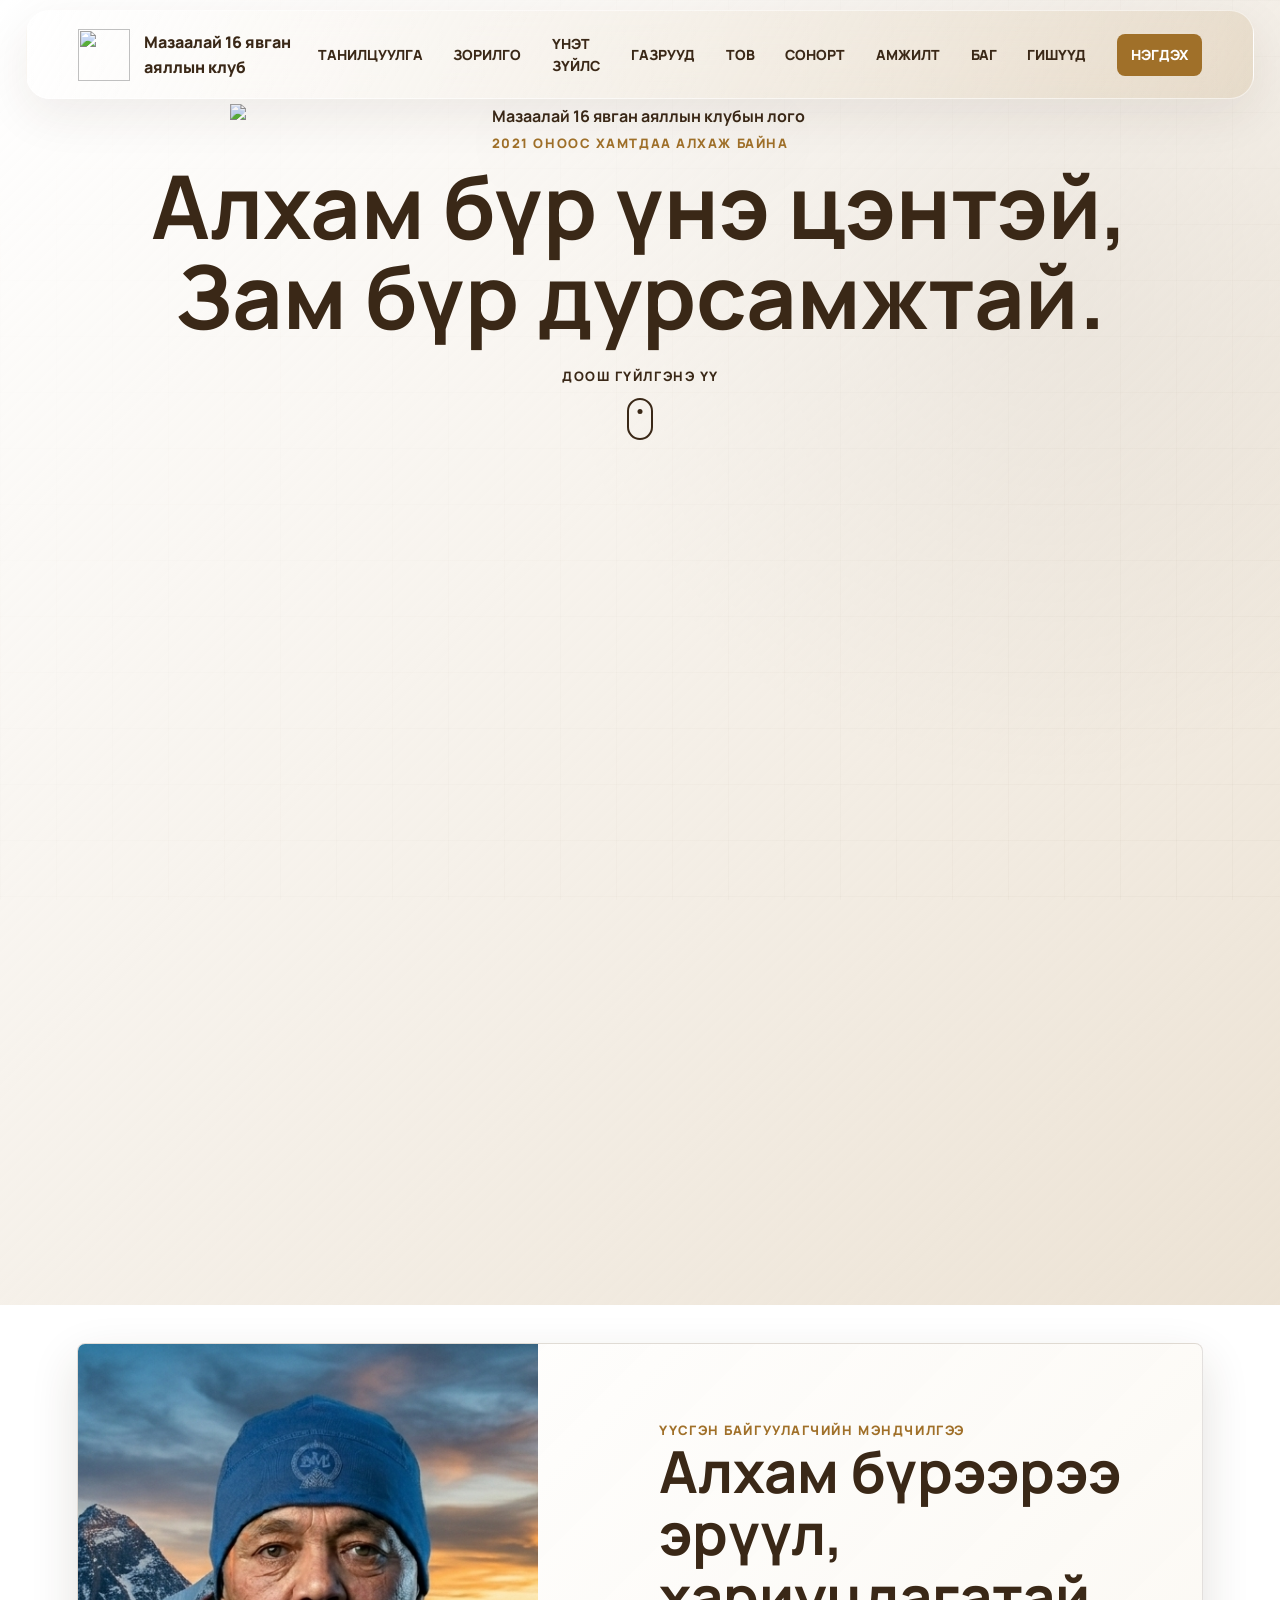
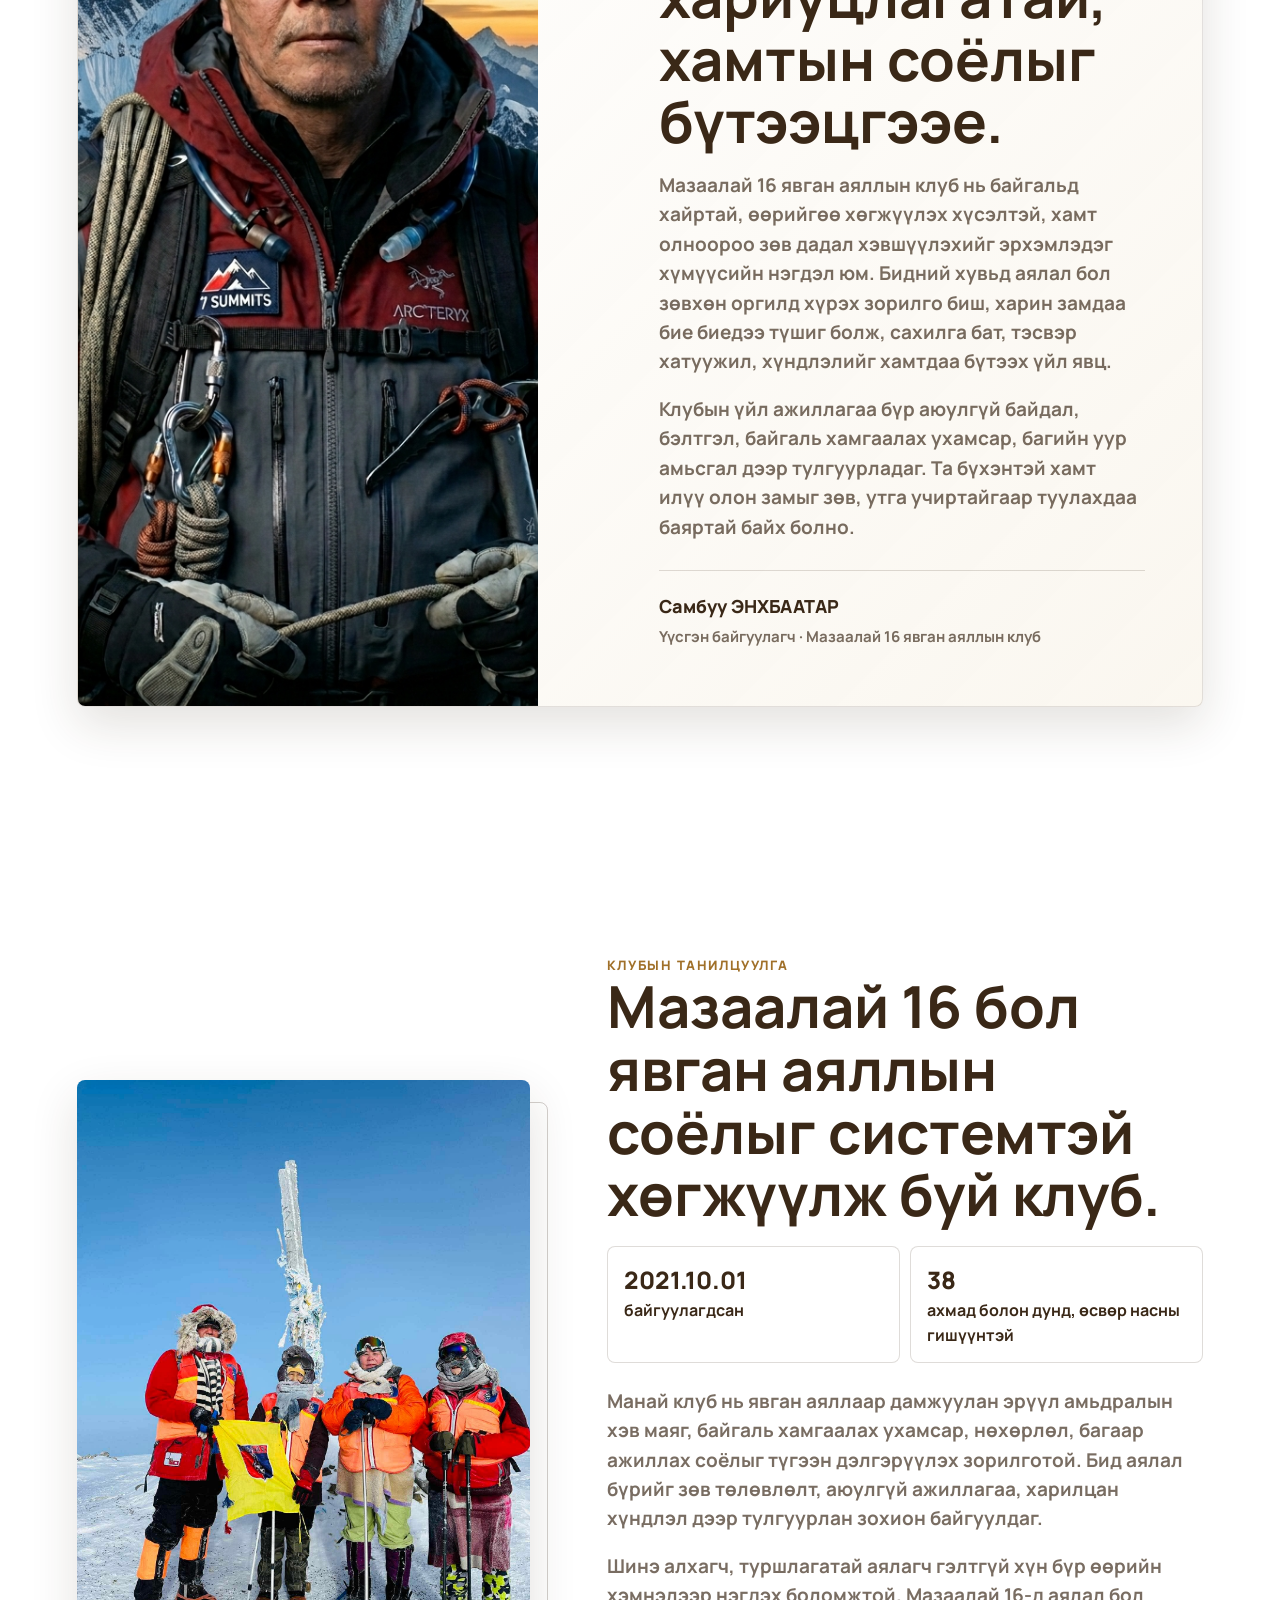
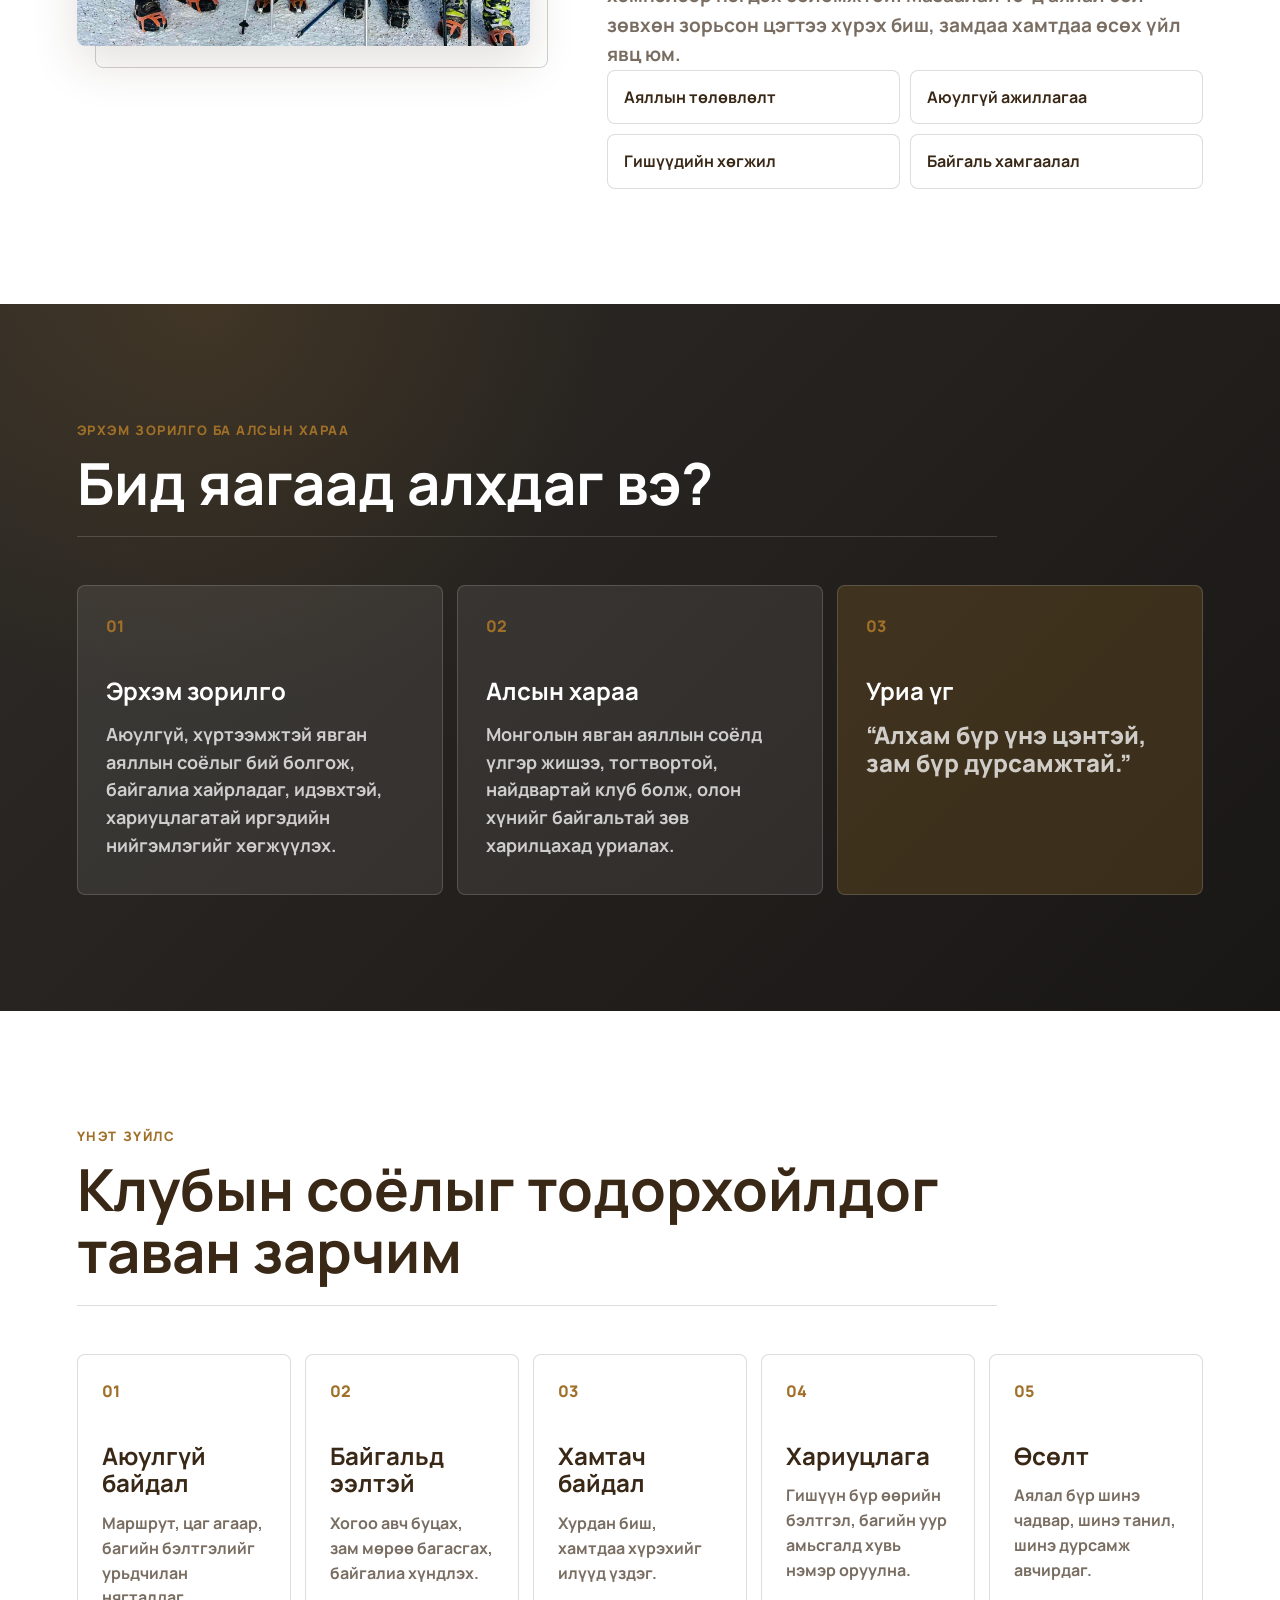
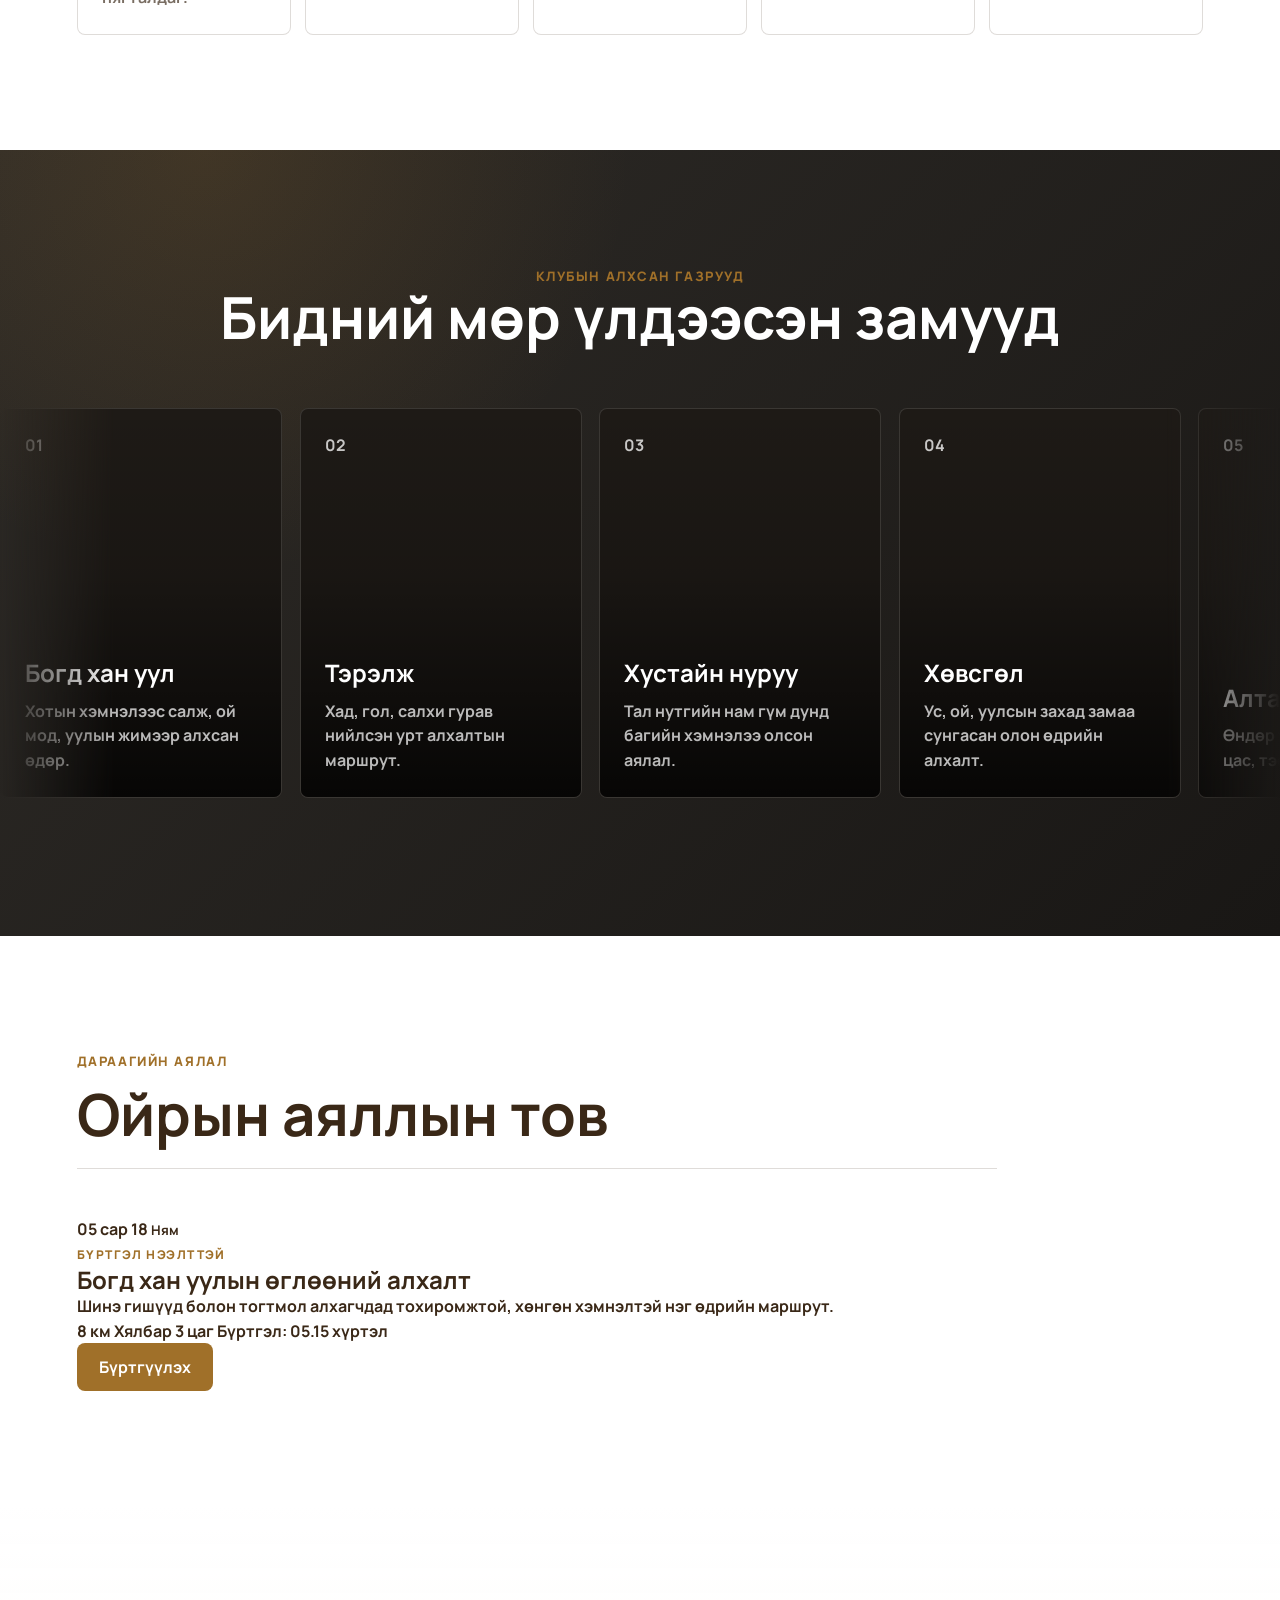
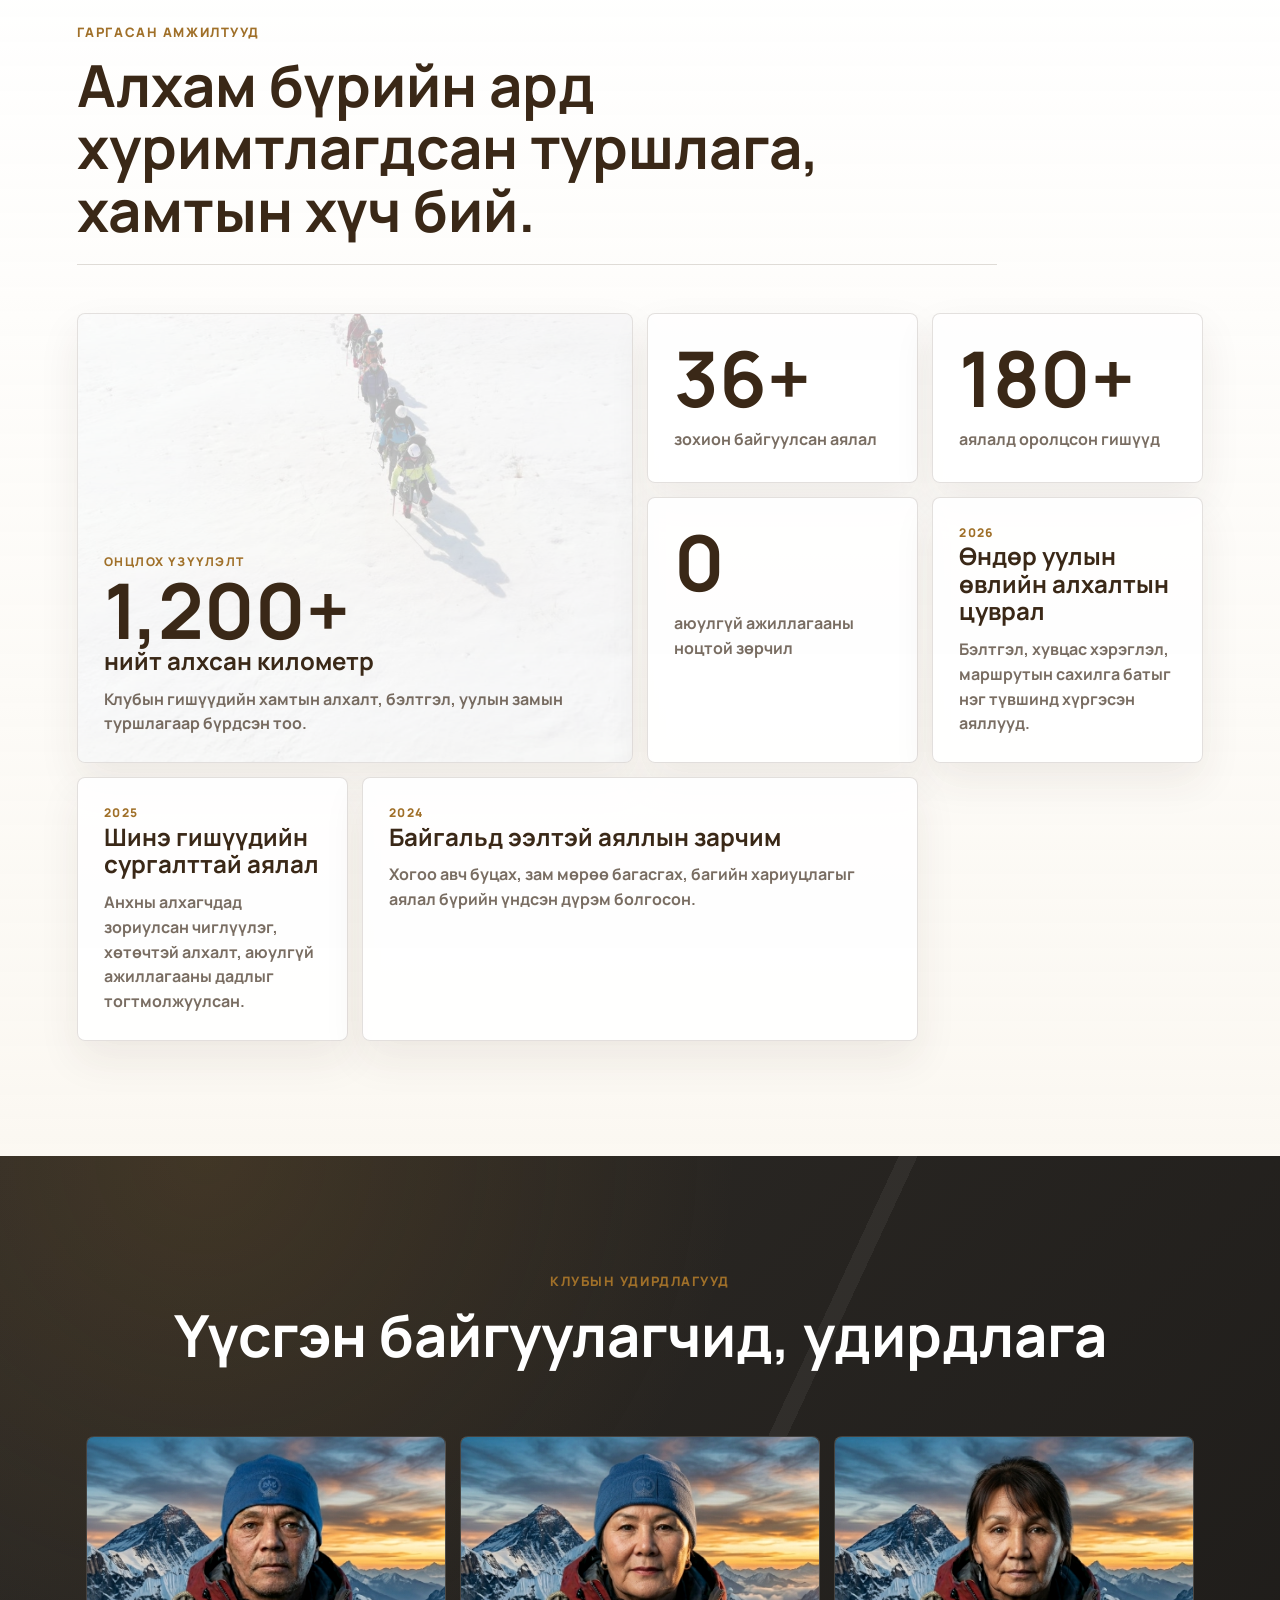
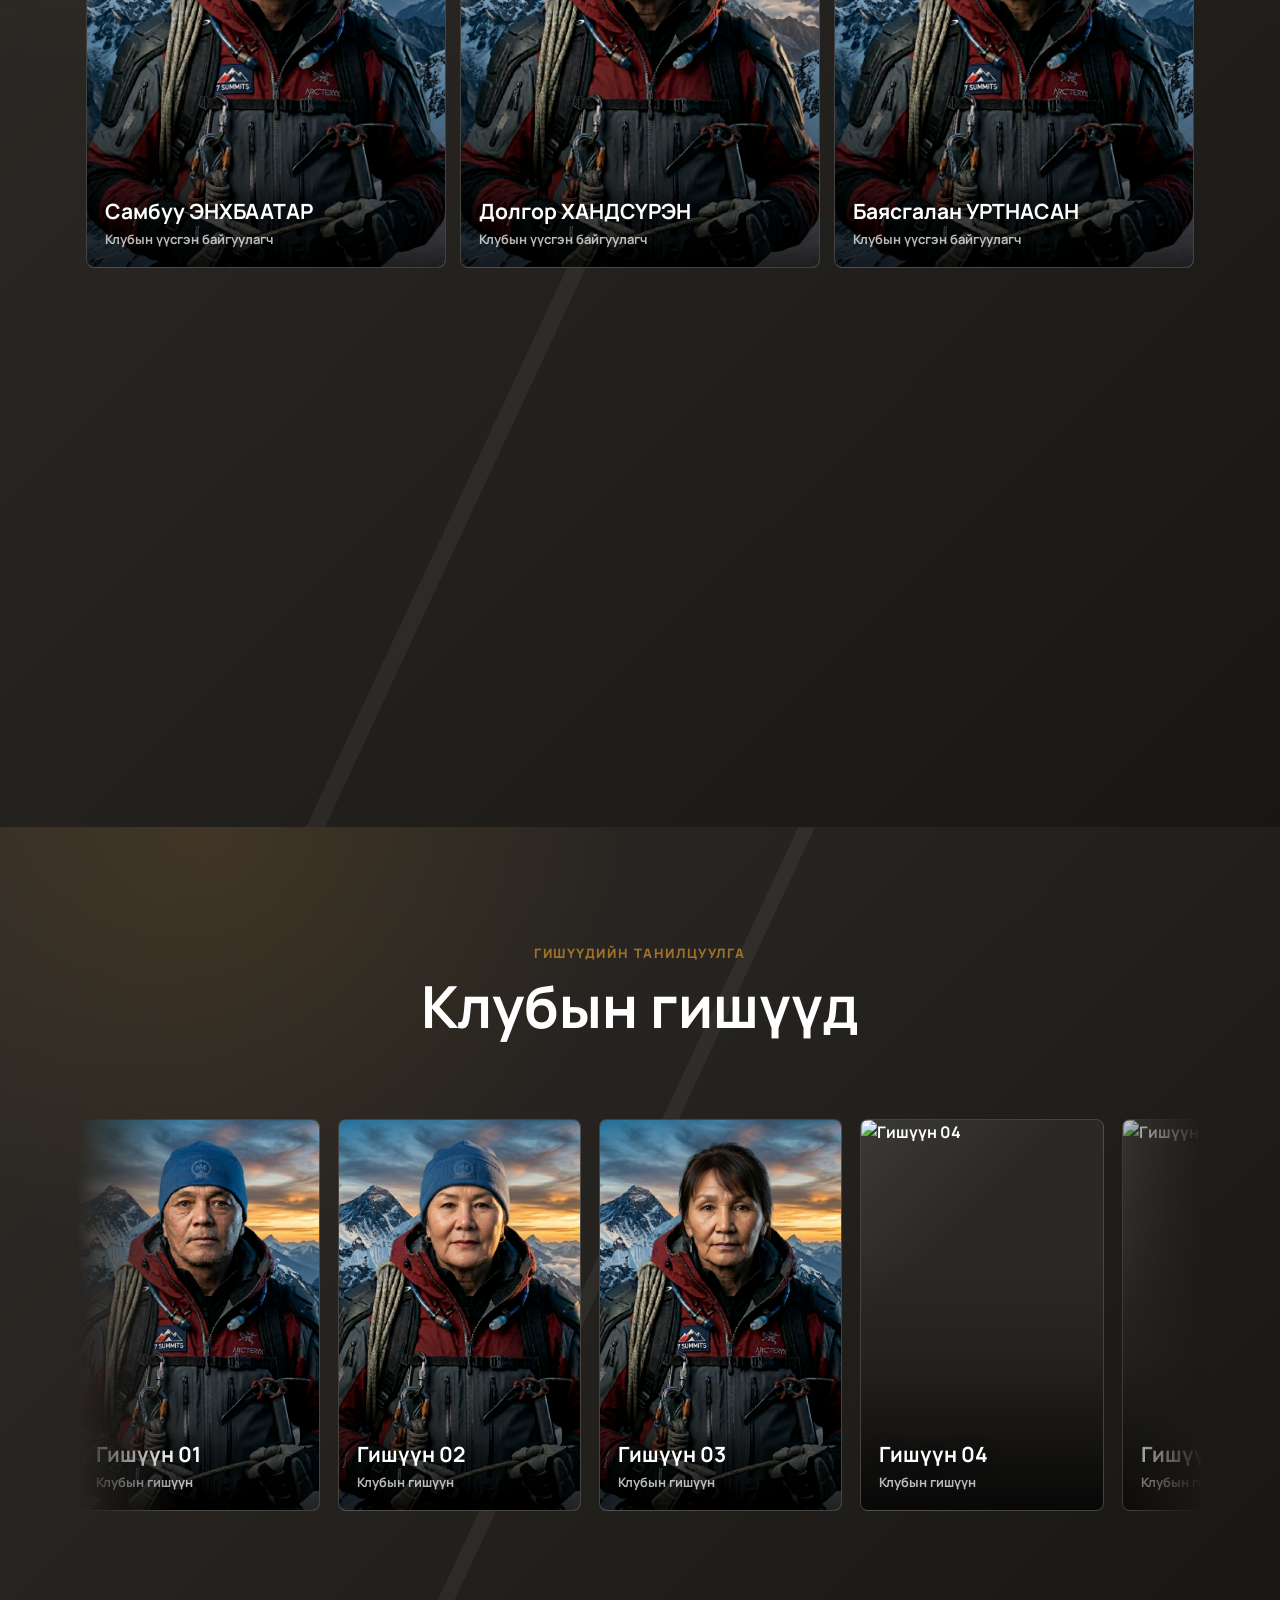
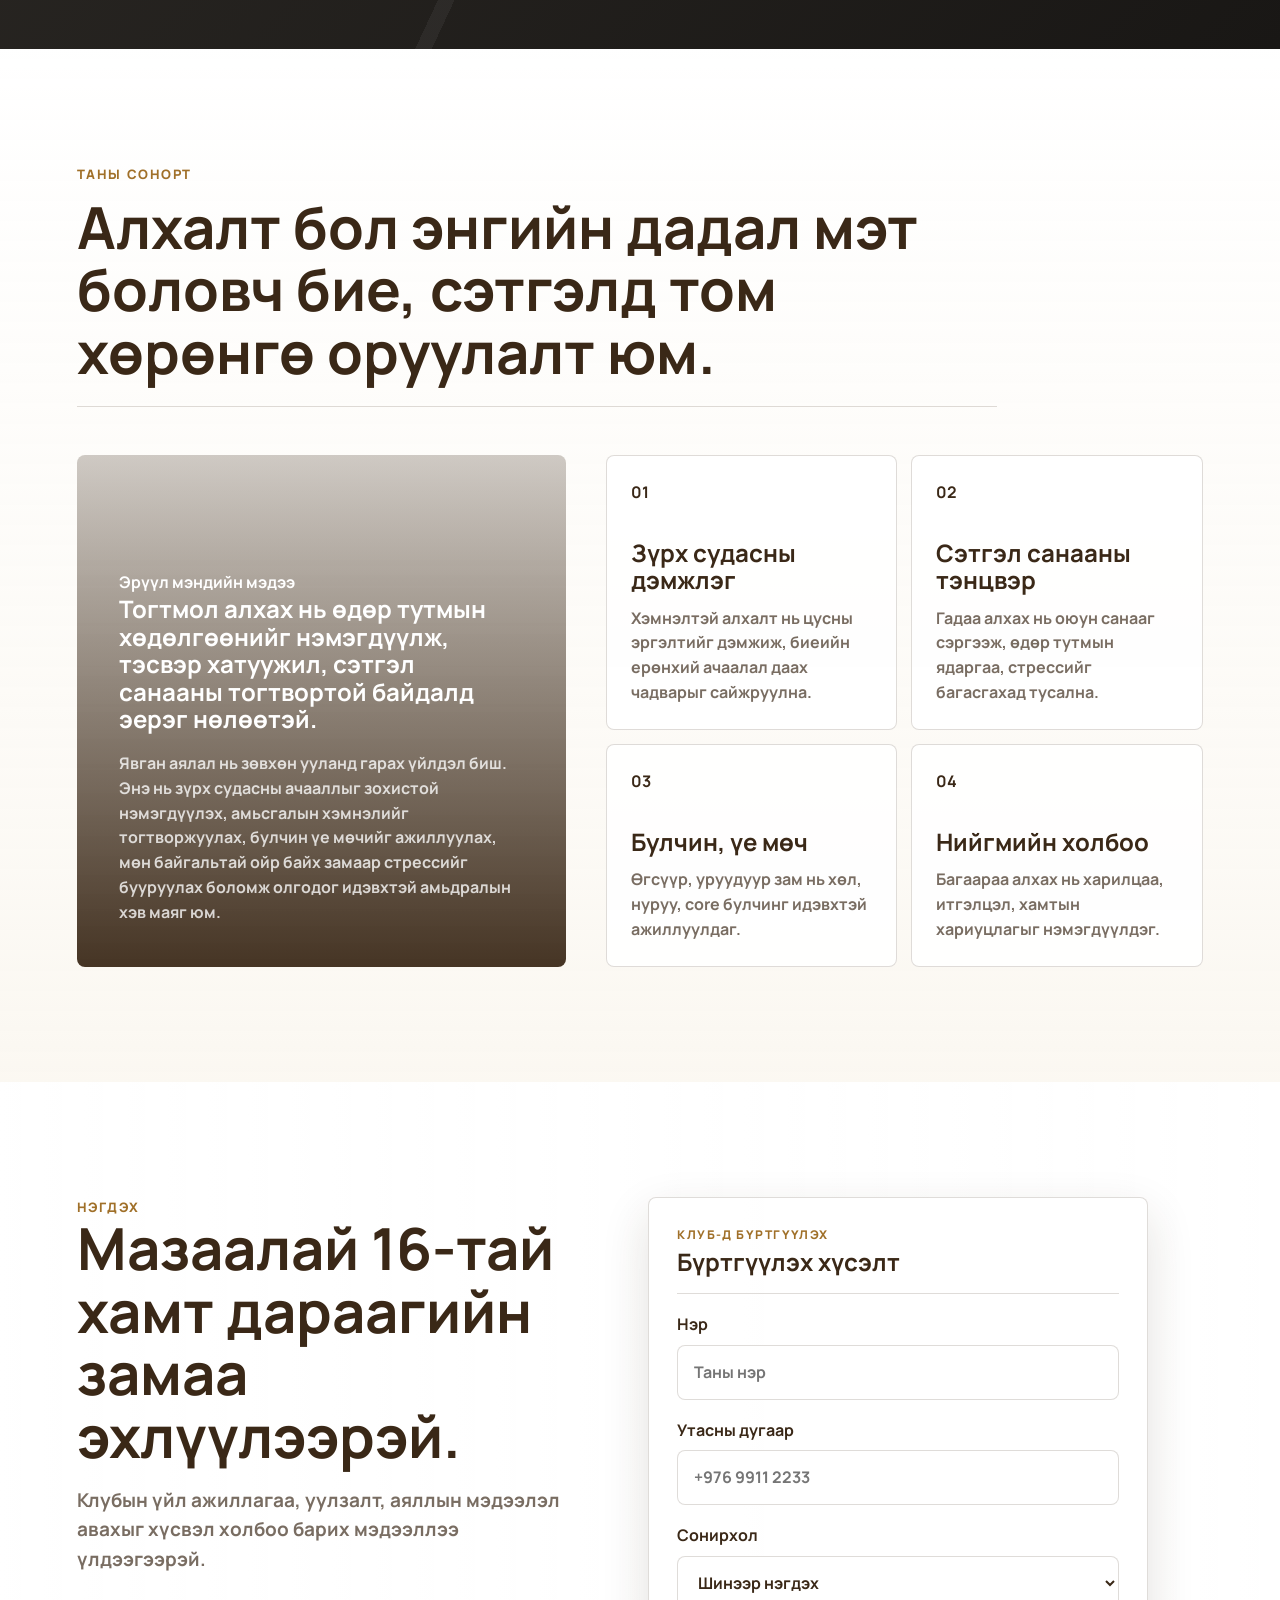
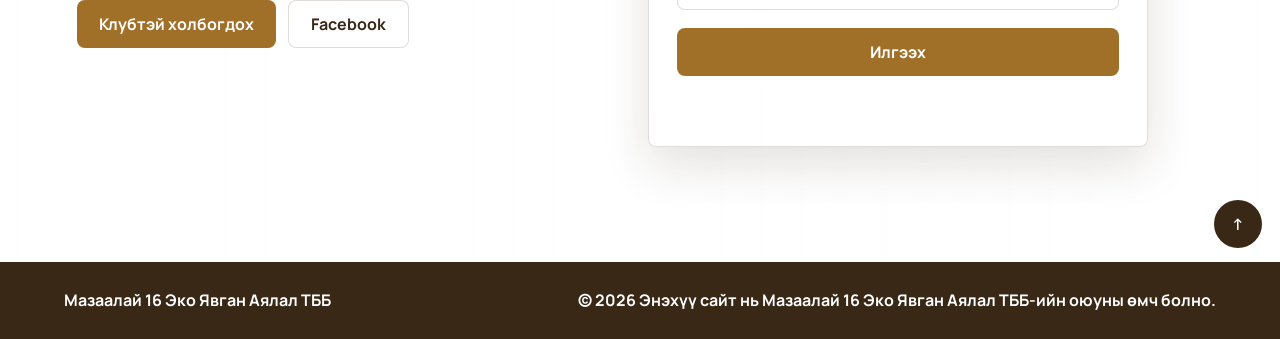
==== commit 76ca25d6: "Update index.html" ====
--- a/index.html
+++ b/index.html
@@ -8,15 +8,23 @@
       name="description"
       content="Мазаалай 16 явган аяллын клубын танилцуулга, эрхэм зорилго, алсын хараа, үнэт зүйлс, удирдлага ба гишүүд."
     />
+    <link rel="canonical" href="https://mdagvasren-gif.github.io/Mazaalai-16tbb/" />
     <meta property="og:type" content="website" />
     <meta property="og:title" content="Мазаалай 16 | Явган аяллын клуб" />
+    <meta property="og:url" content="https://mdagvasren-gif.github.io/Mazaalai-16tbb/" />
     <meta
       property="og:description"
       content="Алхам бүр үнэ цэнтэй, зам бүр дурсамжтай. Мазаалай 16 явган аяллын клубын аялал, баг, гишүүдтэй танилцаарай."
     />
-    <meta property="og:image" content="./assets/mazaalai-16-logo.png" />
+    <meta property="og:image" content="https://mdagvasren-gif.github.io/Mazaalai-16tbb/assets/mazaalai-logo-new.png" />
     <meta name="twitter:card" content="summary_large_image" />
-    <link rel="icon" type="image/png" href="./assets/mazaalai-16-logo-transparent.png" />
+    <meta name="twitter:title" content="Мазаалай 16 | Явган аяллын клуб" />
+    <meta
+      name="twitter:description"
+      content="Алхам бүр үнэ цэнтэй, зам бүр дурсамжтай. Мазаалай 16 явган аяллын клубын аялал, баг, гишүүдтэй танилцаарай."
+    />
+    <meta name="twitter:image" content="https://mdagvasren-gif.github.io/Mazaalai-16tbb/assets/mazaalai-logo-new.png" />
+    <link rel="icon" type="image/png" href="./assets/mazaalai-logo-new.png" />
     <link rel="preconnect" href="https://images.unsplash.com" />
     <link rel="preconnect" href="https://fonts.googleapis.com" />
     <link rel="preconnect" href="https://fonts.gstatic.com" crossorigin />
@@ -30,7 +38,7 @@
     <header class="site-header" data-scrolled="false">
       <a class="brand" href="#top" aria-label="Нүүр хуудас">
         <span class="brand-mark" aria-hidden="true">
-          <img src="./assets/mazaalai-16-logo-transparent.png" alt="" />
+          <img src="./assets/mazaalai-logo-new.png" alt="" />
         </span>
         <span>Мазаалай 16 явган аяллын клуб</span>
       </a>
@@ -58,7 +66,7 @@
         <div class="logo-hero-stage reveal">
           <img
             class="hero-logo"
-            src="./assets/mazaalai-16-logo-transparent.png"
+            src="./assets/mazaalai-logo-new.png"
             alt="Мазаалай 16 явган аяллын клубын лого"
           />
           <div class="hero-copy">
@@ -509,12 +517,11 @@
           <div class="join-actions" aria-label="Клубтэй холбогдох сувгууд">
             <a class="button primary" href="mailto:hello@mazaalai16.mn">Клубтэй холбогдох</a>
             <a class="button ghost" href="https://www.facebook.com/profile.php?id=61588884091387" target="_blank" rel="noreferrer">Facebook</a>
-            <a class="button ghost" href="https://www.instagram.com/" target="_blank" rel="noreferrer">Instagram</a>
           </div>
         </div>
         <form class="join-form reveal delay-1">
           <div class="form-heading">
-            <span>Дараагийн аялал</span>
+            <span>Клуб-д бүртгүүлэх</span>
             <strong>Бүртгүүлэх хүсэлт</strong>
           </div>
           <label>
@@ -522,8 +529,8 @@
             <input type="text" name="name" placeholder="Таны нэр" required />
           </label>
           <label>
-            Имэйл
-            <input type="email" name="email" placeholder="name@example.com" required />
+            Утасны дугаар
+            <input type="tel" name="phone" placeholder="+976 9911 2233" inputmode="tel" required />
           </label>
           <label>
             Сонирхол
@@ -541,28 +548,11 @@
         </a>
       </section>
 
-      <div class="route-modal" id="route-modal" aria-hidden="true">
-        <div class="route-modal-backdrop" data-close-route></div>
-        <article class="route-modal-panel" role="dialog" aria-modal="true" aria-labelledby="route-modal-title">
-          <button class="route-modal-close" type="button" aria-label="Маршрутын дэлгэрэнгүй хаах" data-close-route>×</button>
-          <span class="tile-kicker" id="route-modal-kicker">Маршрут</span>
-          <h2 id="route-modal-title">Маршрут</h2>
-          <p id="route-modal-summary"></p>
-          <div class="route-modal-meta" id="route-modal-meta"></div>
-          <div class="route-modal-detail">
-            <h3>Бэлтгэл</h3>
-            <p id="route-modal-prep"></p>
-          </div>
-        </article>
-      </div>
     </main>
 
     <footer class="site-footer">
-      <p>© 2026 Мазаалай 16 явган аяллын клуб</p>
-      <div>
-        <a href="mailto:hello@mazaalai16.mn">hello@mazaalai16.mn</a>
-        <a href="tel:+97699112233">+976 9911 2233</a>
-      </div>
+      <p class="footer-brand">Мазаалай 16 Эко Явган Аялал ТББ</p>
+      <p class="footer-rights">© 2026 Энэхүү сайт нь Мазаалай 16 Эко Явган Аялал ТББ-ийн оюуны өмч болно.</p>
     </footer>
 
     <script src="./script.js"></script>
--- a/styles.css
+++ b/styles.css
@@ -0,0 +1,1376 @@
+﻿:root {
+  --ink: #3a2817;
+  --muted: rgba(58, 40, 23, 0.68);
+  --paper: #ffffff;
+  --cream: #ffffff;
+  --bronze: #a07029;
+  --line: rgba(58, 40, 23, 0.16);
+  --shadow: 0 18px 48px rgba(58, 40, 23, 0.14);
+}
+
+* {
+  box-sizing: border-box;
+}
+
+html {
+  scroll-behavior: smooth;
+}
+
+body {
+  margin: 0;
+  overflow-x: hidden;
+  color: var(--ink);
+  background: var(--paper);
+  font-family: Manrope, ui-sans-serif, system-ui, -apple-system, BlinkMacSystemFont, "Segoe UI", sans-serif;
+  font-weight: 700;
+  line-height: 1.55;
+}
+
+@media (pointer: fine) {
+  body.has-custom-cursor,
+  body.has-custom-cursor * {
+    cursor: none;
+  }
+}
+
+body::before {
+  position: fixed;
+  inset: 0;
+  z-index: -1;
+  content: "";
+  background:
+    linear-gradient(rgba(58, 40, 23, 0.035) 1px, transparent 1px),
+    linear-gradient(90deg, rgba(58, 40, 23, 0.035) 1px, transparent 1px);
+  background-size: 56px 56px;
+}
+
+main {
+  overflow: visible;
+}
+
+.paw-cursor {
+  position: fixed;
+  top: 0;
+  left: 0;
+  z-index: 9999;
+  width: 38px;
+  height: 44px;
+  pointer-events: none;
+  opacity: 0;
+  transform: translate(-50%, -50%) scale(0.92);
+  transition: opacity 140ms ease, transform 140ms ease;
+}
+
+.paw-cursor img {
+  display: block;
+  width: 100%;
+  height: 100%;
+  object-fit: contain;
+  filter: brightness(0) saturate(100%) invert(12%) sepia(28%) saturate(1022%) hue-rotate(349deg) brightness(88%) contrast(91%);
+  transition: filter 140ms ease;
+  -webkit-user-drag: none;
+  user-select: none;
+}
+
+.paw-cursor.is-visible {
+  opacity: 1;
+}
+
+.paw-cursor.is-pointer {
+  transform: translate(-50%, -50%) scale(1.12);
+}
+
+.paw-cursor.is-dark {
+  color: #ffffff;
+}
+
+.paw-cursor.is-dark img {
+  filter: brightness(0) invert(1);
+}
+
+img {
+  display: block;
+  max-width: 100%;
+}
+
+a {
+  color: inherit;
+  text-decoration: none;
+}
+
+:focus-visible {
+  outline: 3px solid rgba(160, 112, 41, 0.44);
+  outline-offset: 4px;
+}
+
+.site-header {
+  position: fixed;
+  top: 0;
+  left: 0;
+  z-index: 20;
+  display: flex;
+  width: 100%;
+  min-height: 72px;
+  align-items: center;
+  justify-content: space-between;
+  gap: 24px;
+  width: calc(100% - clamp(20px, 4vw, 56px));
+  margin: 10px clamp(10px, 2vw, 28px) 0;
+  padding: 12px clamp(18px, 4vw, 52px);
+  color: var(--ink);
+  background:
+    linear-gradient(120deg, rgba(255, 255, 255, 0.72), rgba(160, 112, 41, 0.16)),
+    linear-gradient(90deg, rgba(255, 255, 255, 0.52), rgba(255, 255, 255, 0.18));
+  border: 1px solid rgba(255, 255, 255, 0.56);
+  border-radius: 24px;
+  box-shadow: 0 16px 48px rgba(58, 40, 23, 0.08);
+  backdrop-filter: blur(22px) saturate(1.18);
+  -webkit-backdrop-filter: blur(22px) saturate(1.18);
+  transition: background 220ms ease, border-color 220ms ease, box-shadow 220ms ease;
+}
+
+.site-header[data-tone="dark"] {
+  color: #ffffff;
+  background:
+    linear-gradient(120deg, rgba(58, 40, 23, 0.54), rgba(160, 112, 41, 0.2)),
+    linear-gradient(90deg, rgba(255, 255, 255, 0.14), rgba(255, 255, 255, 0.04));
+  border-color: rgba(255, 255, 255, 0.18);
+  box-shadow: 0 18px 52px rgba(0, 0, 0, 0.22);
+}
+
+.site-header[data-scrolled="true"] {
+  background:
+    linear-gradient(120deg, rgba(255, 255, 255, 0.84), rgba(160, 112, 41, 0.2)),
+    linear-gradient(90deg, rgba(255, 255, 255, 0.58), rgba(255, 255, 255, 0.22));
+  box-shadow: 0 18px 58px rgba(58, 40, 23, 0.12);
+}
+
+.site-header[data-tone="dark"][data-scrolled="true"] {
+  background:
+    linear-gradient(120deg, rgba(58, 40, 23, 0.64), rgba(160, 112, 41, 0.24)),
+    linear-gradient(90deg, rgba(255, 255, 255, 0.16), rgba(255, 255, 255, 0.06));
+}
+
+.brand {
+  display: inline-flex;
+  align-items: center;
+  gap: 14px;
+  font-weight: 900;
+}
+
+.brand-mark img {
+  width: 52px;
+  height: 52px;
+  object-fit: contain;
+}
+
+.site-nav {
+  display: flex;
+  align-items: center;
+  gap: clamp(18px, 2.4vw, 34px);
+  font-size: 14px;
+  font-weight: 900;
+  text-transform: uppercase;
+}
+
+.site-nav a {
+  position: relative;
+  padding: 10px 0;
+}
+
+.site-nav a::after {
+  position: absolute;
+  right: 0;
+  bottom: 4px;
+  left: 0;
+  height: 2px;
+  content: "";
+  background: currentColor;
+  transform: scaleX(0);
+  transform-origin: left;
+  transition: transform 180ms ease;
+}
+
+.site-nav a:hover::after {
+  transform: scaleX(1);
+}
+
+.site-nav a[aria-current="true"]::after {
+  transform: scaleX(1);
+}
+
+.site-nav .nav-cta {
+  padding: 10px 14px;
+  color: #ffffff;
+  background: var(--bronze);
+  border-radius: 8px;
+}
+
+.site-nav .nav-cta::after {
+  display: none;
+}
+
+.nav-toggle {
+  display: none;
+  width: 42px;
+  height: 42px;
+  background: transparent;
+  border: 0;
+}
+
+.nav-toggle span {
+  display: block;
+  height: 2px;
+  margin: 7px 0;
+  background: currentColor;
+}
+
+.hero {
+  --hero-logo-opacity: 1;
+  --hero-logo-scale: 1;
+  --hero-logo-y: 0px;
+  --hero-copy-y: 0px;
+  --hero-copy-scale: 1;
+  --hero-cue-opacity: 1;
+  --hero-cue-y: 0px;
+  position: relative;
+  display: grid;
+  min-height: 145vh;
+  align-items: start;
+  justify-items: center;
+  overflow: visible;
+  padding: 110px 20px 60px;
+  background:
+    linear-gradient(135deg, rgba(255, 255, 255, 0.96), rgba(160, 112, 41, 0.2)),
+    radial-gradient(circle at 82% 22%, rgba(58, 40, 23, 0.1), transparent 34%);
+}
+
+.logo-hero-stage {
+  position: sticky;
+  top: 104px;
+  z-index: 1;
+  display: grid;
+  justify-items: center;
+  gap: 4px;
+  width: min(980px, 100%);
+  text-align: center;
+  margin-top: -104px;
+}
+
+.hero-logo {
+  width: min(820px, 90vw);
+  filter: drop-shadow(0 24px 52px rgba(58, 40, 23, 0.16));
+  opacity: var(--hero-logo-opacity);
+  transform: translateY(var(--hero-logo-y)) scale(var(--hero-logo-scale));
+  transform-origin: center center;
+  animation: logoRise 900ms ease;
+  will-change: opacity, transform;
+}
+
+.hero-copy {
+  display: grid;
+  justify-items: center;
+  gap: 8px;
+  transform: translateY(var(--hero-copy-y)) scale(var(--hero-copy-scale));
+  transform-origin: center top;
+  will-change: transform;
+}
+
+.hero-copy h1 {
+  width: 100%;
+  max-width: 1120px;
+  font-size: 88px;
+  line-height: 1.02;
+  letter-spacing: 0;
+}
+
+.hero-copy h1 span {
+  display: block;
+  white-space: nowrap;
+}
+
+.hero-copy p:not(.eyebrow) {
+  max-width: 720px;
+  color: var(--muted);
+  font-size: clamp(17px, 2vw, 21px);
+}
+
+.scroll-cue {
+  display: grid;
+  justify-items: center;
+  gap: 12px;
+  margin-top: clamp(12px, 2.4vh, 32px);
+  color: var(--ink);
+  font-size: 13px;
+  font-weight: 900;
+  letter-spacing: 0.12em;
+  opacity: var(--hero-cue-opacity);
+  text-transform: uppercase;
+  transform: translateY(var(--hero-cue-y));
+  will-change: opacity, transform;
+}
+
+.scroll-dot {
+  position: relative;
+  width: 26px;
+  height: 42px;
+  border: 2px solid var(--ink);
+  border-radius: 999px;
+}
+
+.scroll-dot::before {
+  position: absolute;
+  top: 9px;
+  left: 50%;
+  width: 5px;
+  height: 5px;
+  content: "";
+  background: var(--ink);
+  border-radius: 999px;
+  transform: translateX(-50%);
+  animation: scrollPulse 1300ms ease-in-out infinite;
+}
+
+.section {
+  scroll-margin-top: 86px;
+  padding: clamp(86px, 9vw, 132px) clamp(20px, 6vw, 80px);
+}
+
+.section-heading {
+  display: grid;
+  gap: 12px;
+  max-width: 920px;
+  margin-bottom: clamp(30px, 4vw, 48px);
+  padding-bottom: 22px;
+  border-bottom: 1px solid var(--line);
+}
+
+.eyebrow {
+  margin: 0;
+  color: var(--bronze);
+  font-size: 13px;
+  font-weight: 900;
+  letter-spacing: 0.12em;
+  text-transform: uppercase;
+}
+
+h1,
+h2,
+h3,
+p {
+  margin: 0;
+}
+
+h2 {
+  font-size: clamp(34px, 5vw, 58px);
+  line-height: 1.08;
+}
+
+h3 {
+  font-size: 24px;
+  line-height: 1.15;
+}
+
+.intro-section {
+  display: grid;
+  grid-template-columns: minmax(300px, 0.76fr) minmax(0, 1fr);
+  gap: clamp(32px, 6vw, 86px);
+  align-items: center;
+}
+
+.intro-media {
+  position: relative;
+}
+
+.intro-media::before {
+  position: absolute;
+  inset: 22px -18px -22px 18px;
+  z-index: -1;
+  content: "";
+  border: 1px solid rgba(58, 40, 23, 0.22);
+  border-radius: 8px;
+}
+
+.intro-media img {
+  width: 100%;
+  aspect-ratio: 4 / 5;
+  object-fit: cover;
+  border-radius: 8px;
+  box-shadow: var(--shadow);
+}
+
+.intro-copy p:not(.eyebrow),
+.founder-message p:not(.eyebrow) {
+  color: var(--muted);
+  font-size: 19px;
+}
+
+.intro-copy > p,
+.founder-message > p {
+  margin-top: 18px;
+}
+
+.intro-facts,
+.intro-points {
+  display: grid;
+  grid-template-columns: repeat(2, minmax(0, 1fr));
+  gap: 10px;
+}
+
+.intro-facts {
+  margin: 20px 0 24px;
+}
+
+.intro-facts span,
+.intro-points span {
+  padding: 14px 16px;
+  background: rgba(255, 255, 255, 0.9);
+  border: 1px solid var(--line);
+  border-radius: 8px;
+}
+
+.intro-facts strong {
+  display: block;
+  color: var(--ink);
+  font-size: 24px;
+  font-weight: 900;
+}
+
+.founder-section {
+  margin-top: -10vh;
+  padding-top: clamp(86px, 10vw, 136px);
+}
+
+.founder-card {
+  display: grid;
+  grid-template-columns: minmax(460px, 0.72fr) minmax(0, 1fr);
+  gap: clamp(28px, 5vw, 72px);
+  align-items: stretch;
+  overflow: hidden;
+  max-width: 1280px;
+  margin: 0 auto;
+  background: linear-gradient(135deg, rgba(255, 255, 255, 0.98), rgba(250, 246, 238, 0.9));
+  border: 1px solid rgba(58, 40, 23, 0.14);
+  border-radius: 8px;
+  box-shadow: var(--shadow);
+}
+
+.founder-portrait {
+  min-height: 520px;
+}
+
+.founder-portrait img {
+  width: 100%;
+  height: 100%;
+  object-fit: cover;
+  object-position: center;
+}
+
+.founder-message {
+  display: flex;
+  flex-direction: column;
+  justify-content: center;
+  padding: clamp(30px, 4.5vw, 62px);
+}
+
+.founder-signature {
+  display: grid;
+  gap: 4px;
+  margin-top: 28px;
+  padding-top: 22px;
+  border-top: 1px solid var(--line);
+}
+
+.founder-signature strong {
+  font-size: 18px;
+  font-weight: 900;
+}
+
+.founder-signature span {
+  color: var(--muted);
+  font-size: 15px;
+}
+
+.mission-section,
+.team-section,
+.members-section,
+.routes-section {
+  color: #ffffff;
+  background:
+    radial-gradient(circle at 16% 0%, rgba(160, 112, 41, 0.18), transparent 32%),
+    linear-gradient(135deg, #2e2b27, #191715);
+}
+
+.mission-section .section-heading,
+.team-section .section-heading,
+.members-section .section-heading {
+  border-bottom-color: rgba(255, 255, 255, 0.16);
+}
+
+.statement-grid,
+.values-grid,
+.achievement-bento {
+  display: grid;
+  gap: 14px;
+}
+
+.statement-grid {
+  grid-template-columns: repeat(3, minmax(0, 1fr));
+  perspective: 1200px;
+}
+
+.statement-card,
+.value-card,
+.achievement-tile,
+.profile-card,
+.join-form {
+  border-radius: 8px;
+}
+
+.statement-card {
+  position: relative;
+  overflow: hidden;
+  min-height: 310px;
+  padding: 28px;
+  background: rgba(255, 255, 255, 0.08);
+  border: 1px solid rgba(255, 255, 255, 0.16);
+  transition: transform 260ms ease, border-color 260ms ease, background 260ms ease;
+}
+
+.statement-card:hover {
+  transform: translateY(-10px) rotateX(2deg);
+  background: rgba(160, 112, 41, 0.2);
+  border-color: rgba(216, 189, 138, 0.58);
+}
+
+.statement-card span,
+.value-card span {
+  color: var(--bronze);
+  font-weight: 900;
+}
+
+.statement-card h3,
+.value-card h3 {
+  margin-top: 38px;
+}
+
+.statement-card p {
+  margin-top: 16px;
+  color: rgba(255, 255, 255, 0.76);
+  font-size: 18px;
+}
+
+.quote-card {
+  background: rgba(160, 112, 41, 0.24);
+}
+
+.quote-card p {
+  font-size: 24px;
+  font-weight: 900;
+  line-height: 1.18;
+}
+
+.values-grid {
+  grid-template-columns: repeat(5, minmax(0, 1fr));
+}
+
+.value-card {
+  min-height: 260px;
+  padding: 24px;
+  background: #ffffff;
+  border: 1px solid var(--line);
+  transition: transform 180ms ease, box-shadow 180ms ease;
+}
+
+.value-card:hover {
+  transform: translateY(-4px);
+  box-shadow: var(--shadow);
+}
+
+.value-card p {
+  margin-top: 14px;
+  color: var(--muted);
+}
+
+.routes-section {
+  scroll-margin-top: 86px;
+  overflow: hidden;
+  padding: clamp(86px, 9vw, 132px) 0;
+}
+
+.routes-heading {
+  width: min(1120px, calc(100% - 40px));
+  margin: 0 auto clamp(30px, 4vw, 48px);
+  text-align: center;
+}
+
+.routes-marquee,
+.members-marquee {
+  display: flex;
+  width: 100%;
+  overflow: hidden;
+  padding: 12px 0 22px;
+  mask-image: linear-gradient(90deg, transparent 0%, #000 9%, #000 91%, transparent 100%);
+  -webkit-mask-image: linear-gradient(90deg, transparent 0%, #000 9%, #000 91%, transparent 100%);
+}
+
+.routes-marquee {
+  gap: 18px;
+}
+
+.members-marquee {
+  cursor: grab;
+  touch-action: pan-y;
+  user-select: none;
+}
+
+.members-marquee.is-dragging {
+  cursor: grabbing;
+}
+
+.routes-track,
+.members-track {
+  display: flex;
+  min-width: max-content;
+  gap: 18px;
+}
+
+.routes-track {
+  animation: routeFlow 42s linear infinite;
+}
+
+.members-track {
+  animation: membersFlow 86s linear infinite;
+}
+
+.routes-marquee:hover .routes-track,
+.members-marquee:hover .members-track,
+.members-marquee.is-dragging .members-track {
+  animation-play-state: paused;
+}
+
+.route-card {
+  position: relative;
+  display: flex;
+  width: clamp(250px, 22vw, 330px);
+  height: 390px;
+  flex: 0 0 auto;
+  flex-direction: column;
+  justify-content: flex-end;
+  overflow: hidden;
+  padding: 24px;
+  color: #ffffff;
+  background: #1f1b17;
+  border: 1px solid rgba(255, 255, 255, 0.12);
+  border-radius: 8px;
+  transform: perspective(900px) rotateX(var(--route-tilt-y, 0deg)) rotateY(var(--route-tilt-x, 0deg)) translateY(var(--route-lift, 0));
+  transform-style: preserve-3d;
+  transition: transform 180ms ease, border-color 180ms ease, box-shadow 180ms ease;
+  will-change: transform;
+}
+
+.route-card::before {
+  position: absolute;
+  inset: 0;
+  z-index: 0;
+  content: "";
+  background:
+    linear-gradient(180deg, rgba(0, 0, 0, 0.04) 0%, rgba(0, 0, 0, 0.18) 42%, rgba(0, 0, 0, 0.78) 100%),
+    var(--route-image) var(--route-bg-x, 50%) var(--route-bg-y, 50%) / calc(100% + var(--route-zoom, 0px)) auto;
+  transition: background-position 180ms ease, background-size 180ms ease, transform 180ms ease;
+}
+
+.route-card > * {
+  position: relative;
+  z-index: 1;
+  transform: translateZ(34px);
+}
+
+.route-card.is-active {
+  --route-lift: -12px;
+  --route-zoom: 34px;
+  border-color: rgba(216, 189, 138, 0.62);
+  box-shadow: none;
+}
+
+.route-card span {
+  margin-bottom: auto;
+  opacity: 0.76;
+}
+
+.route-card h3 {
+  font-size: 24px;
+}
+
+.route-card p {
+  margin-top: 12px;
+  color: rgba(255, 255, 255, 0.72);
+}
+
+.route-details {
+  display: flex;
+  flex-wrap: wrap;
+  gap: 7px;
+  max-height: 0;
+  margin-top: 0;
+  overflow: hidden;
+  opacity: 0;
+  transform: translateY(12px);
+  transition: max-height 240ms ease, margin-top 240ms ease, opacity 240ms ease, transform 240ms ease;
+}
+
+.route-card.is-active .route-details,
+.route-card:hover .route-details {
+  max-height: 92px;
+  margin-top: 16px;
+  opacity: 1;
+  transform: none;
+}
+
+.route-details span {
+  margin: 0;
+  padding: 7px 9px;
+  color: #ffffff;
+  font-size: 11px;
+  font-weight: 900;
+  letter-spacing: 0.04em;
+  background: rgba(255, 255, 255, 0.14);
+  border: 1px solid rgba(255, 255, 255, 0.22);
+  border-radius: 999px;
+  backdrop-filter: blur(10px);
+}
+
+.insights-section,
+.achievements-section {
+  background: linear-gradient(180deg, rgba(255, 255, 255, 0.98), rgba(250, 246, 238, 0.78));
+}
+
+.insights-layout {
+  display: grid;
+  grid-template-columns: minmax(280px, 0.9fr) minmax(0, 1.1fr);
+  gap: clamp(22px, 4vw, 40px);
+}
+
+.insight-feature {
+  display: flex;
+  min-height: 420px;
+  flex-direction: column;
+  justify-content: flex-end;
+  padding: clamp(24px, 4vw, 42px);
+  color: #ffffff;
+  background:
+    linear-gradient(180deg, rgba(58, 40, 23, 0.24), rgba(58, 40, 23, 0.94)),
+    url("https://images.unsplash.com/photo-1551632811-561732d1e306?auto=format&fit=crop&w=1200&q=85") center / cover;
+  border-radius: 8px;
+}
+
+.insight-feature p {
+  margin-top: 18px;
+  color: rgba(255, 255, 255, 0.78);
+}
+
+.insight-grid {
+  display: grid;
+  grid-template-columns: repeat(2, minmax(0, 1fr));
+  gap: 14px;
+}
+
+.insight-card {
+  min-height: 198px;
+  padding: 24px;
+  background: rgba(255, 255, 255, 0.92);
+  border: 1px solid var(--line);
+  border-radius: 8px;
+}
+
+.insight-card h3 {
+  margin-top: 34px;
+}
+
+.insight-card p {
+  margin-top: 12px;
+  color: var(--muted);
+}
+
+.achievement-bento {
+  grid-template-columns: repeat(4, minmax(0, 1fr));
+  grid-auto-rows: minmax(170px, auto);
+}
+
+.achievement-tile {
+  position: relative;
+  display: flex;
+  flex-direction: column;
+  overflow: hidden;
+  padding: 26px;
+  background: rgba(255, 255, 255, 0.92);
+  border: 1px solid rgba(58, 40, 23, 0.14);
+  box-shadow: 0 18px 42px rgba(58, 40, 23, 0.08);
+}
+
+.achievement-hero-tile {
+  grid-column: span 2;
+  grid-row: span 2;
+  min-height: 364px;
+  justify-content: flex-end;
+}
+
+.achievement-video {
+  position: absolute;
+  inset: 0;
+  z-index: 0;
+  width: 100%;
+  height: 100%;
+  object-fit: cover;
+  opacity: 0.28;
+}
+
+.achievement-tile > *:not(video) {
+  position: relative;
+  z-index: 1;
+}
+
+.tile-kicker,
+.story-tile span {
+  color: var(--bronze);
+  font-size: 12px;
+  font-weight: 900;
+  letter-spacing: 0.12em;
+  text-transform: uppercase;
+}
+
+.achievement-tile strong {
+  display: block;
+  color: var(--ink);
+  font-size: clamp(42px, 6vw, 82px);
+  line-height: 0.98;
+}
+
+.achievement-tile p {
+  margin-top: 12px;
+  color: var(--muted);
+}
+
+.wide-story {
+  grid-column: span 2;
+}
+
+.team-section,
+.members-section {
+  position: relative;
+  overflow: hidden;
+}
+
+.team-section::before,
+.members-section::before {
+  position: absolute;
+  inset: 0;
+  content: "";
+  pointer-events: none;
+  background: linear-gradient(115deg, transparent 0 48%, rgba(255, 255, 255, 0.05) 48% 49%, transparent 49% 100%);
+}
+
+.team-section > *,
+.members-section > * {
+  position: relative;
+  z-index: 1;
+}
+
+.team-section .section-heading,
+.members-section .section-heading {
+  max-width: none;
+  justify-items: center;
+  margin-right: auto;
+  margin-left: auto;
+  text-align: center;
+  border-bottom: 0;
+}
+
+.profile-grid {
+  display: grid;
+  width: min(1280px, 100%);
+  margin: 0 auto;
+  padding: 0;
+  gap: 14px;
+  background: transparent;
+  border: 0;
+  border-radius: 8px;
+}
+
+.leaders-grid {
+  grid-template-columns: repeat(3, minmax(210px, 360px));
+  justify-content: center;
+}
+
+.team-extra-grid {
+  margin-top: 14px;
+}
+
+.profile-card {
+  position: relative;
+  overflow: hidden;
+  min-height: 430px;
+  isolation: isolate;
+  background:
+    linear-gradient(135deg, rgba(255, 255, 255, 0.08), transparent 32%),
+    #2b2926;
+  border: 1px solid rgba(255, 255, 255, 0.12);
+  transition: transform 220ms ease, border-color 220ms ease, filter 220ms ease;
+}
+
+.profile-card:hover {
+  transform: translateY(-6px);
+  border-color: rgba(216, 189, 138, 0.62);
+  filter: saturate(1.04);
+}
+
+.profile-card img {
+  width: 100%;
+  height: 100%;
+  min-height: 430px;
+  object-fit: cover;
+  object-position: center top;
+  -webkit-user-drag: none;
+  filter: saturate(0.94) contrast(1.04);
+  transition: transform 600ms ease;
+}
+
+.leaders-grid .profile-card img {
+  object-position: center center;
+  transform: scale(1.03);
+}
+
+.profile-card:hover img {
+  transform: scale(1.045);
+}
+
+.leaders-grid .profile-card:hover img {
+  transform: scale(1.08);
+}
+
+.profile-card.no-photo {
+  background:
+    linear-gradient(135deg, rgba(160, 112, 41, 0.18), transparent 36%),
+    linear-gradient(180deg, #302c27, #171513);
+}
+
+.profile-card.no-photo::before {
+  position: absolute;
+  top: 28px;
+  left: 28px;
+  z-index: 1;
+  color: rgba(255, 255, 255, 0.16);
+  font-size: 13px;
+  font-weight: 900;
+  letter-spacing: 0.14em;
+  text-transform: uppercase;
+  content: "Зураггүй";
+}
+
+.profile-card::after {
+  position: absolute;
+  inset: 0;
+  z-index: 1;
+  content: "";
+  pointer-events: none;
+  background: linear-gradient(180deg, transparent 34%, rgba(0, 0, 0, 0.16) 60%, rgba(0, 0, 0, 0.82));
+}
+
+.profile-card div {
+  position: absolute;
+  right: 18px;
+  bottom: 18px;
+  left: 18px;
+  z-index: 2;
+  color: #ffffff;
+}
+
+.profile-card h3 {
+  font-size: 21px;
+  text-shadow: 0 2px 16px rgba(0, 0, 0, 0.38);
+}
+
+.profile-card p {
+  margin-top: 6px;
+  color: rgba(255, 255, 255, 0.72);
+  font-size: 13px;
+}
+
+.profile-card.compact,
+.profile-card.compact img {
+  min-height: 390px;
+}
+
+.members-marquee .profile-card {
+  width: clamp(230px, 19vw, 300px);
+  flex: 0 0 auto;
+}
+
+.join-section {
+  position: relative;
+  scroll-margin-top: 86px;
+  display: grid;
+  grid-template-columns: minmax(0, 0.9fr) minmax(320px, 500px);
+  gap: clamp(28px, 6vw, 78px);
+  padding: clamp(74px, 9vw, 124px) clamp(20px, 6vw, 80px);
+  background:
+    linear-gradient(90deg, rgba(255, 255, 255, 0.98), rgba(255, 255, 255, 0.86)),
+    url("https://images.unsplash.com/photo-1517836357463-d25dfeac3438?auto=format&fit=crop&w=1800&q=80") center / cover;
+}
+
+.join-content p:not(.eyebrow) {
+  max-width: 680px;
+  margin-top: 18px;
+  color: var(--muted);
+  font-size: 19px;
+}
+
+.join-actions {
+  display: flex;
+  flex-wrap: wrap;
+  gap: 12px;
+  margin-top: 26px;
+}
+
+.join-form {
+  display: grid;
+  gap: 18px;
+  padding: 28px;
+  background: rgba(255, 255, 255, 0.92);
+  border: 1px solid var(--line);
+  box-shadow: var(--shadow);
+}
+
+.form-heading {
+  display: grid;
+  gap: 4px;
+  padding-bottom: 18px;
+  border-bottom: 1px solid var(--line);
+}
+
+.form-heading span {
+  color: var(--bronze);
+  font-size: 12px;
+  font-weight: 900;
+  letter-spacing: 0.12em;
+  text-transform: uppercase;
+}
+
+.form-heading strong {
+  color: var(--ink);
+  font-size: 24px;
+  line-height: 1.1;
+}
+
+.join-form label {
+  display: grid;
+  gap: 8px;
+}
+
+.join-form input,
+.join-form select {
+  width: 100%;
+  padding: 14px 16px;
+  font: inherit;
+  color: var(--ink);
+  background: #ffffff;
+  border: 1px solid var(--line);
+  border-radius: 8px;
+}
+
+.join-form input:focus,
+.join-form select:focus {
+  border-color: rgba(160, 112, 41, 0.58);
+  box-shadow: 0 0 0 4px rgba(160, 112, 41, 0.14);
+  outline: 0;
+}
+
+.form-note {
+  min-height: 24px;
+  color: var(--bronze);
+}
+
+.button {
+  display: inline-flex;
+  min-height: 48px;
+  align-items: center;
+  justify-content: center;
+  padding: 0 22px;
+  font: inherit;
+  color: #ffffff;
+  background: var(--bronze);
+  border: 0;
+  border-radius: 8px;
+  transition: transform 180ms ease, background 180ms ease, box-shadow 180ms ease;
+}
+
+.button:hover {
+  transform: translateY(-2px);
+  background: var(--ink);
+  box-shadow: 0 14px 28px rgba(58, 40, 23, 0.22);
+}
+
+.button.ghost {
+  color: var(--ink);
+  background: rgba(255, 255, 255, 0.72);
+  border: 1px solid var(--line);
+}
+
+.button.ghost:hover {
+  background: #ffffff;
+}
+
+.back-to-top {
+  position: absolute;
+  right: 18px;
+  bottom: 14px;
+  display: inline-flex;
+  width: 48px;
+  height: 48px;
+  align-items: center;
+  justify-content: center;
+  color: #ffffff;
+  background: var(--ink);
+  border-radius: 50%;
+}
+
+.site-footer {
+  display: flex;
+  justify-content: space-between;
+  gap: 18px;
+  padding: 26px clamp(20px, 5vw, 80px);
+  color: #ffffff;
+  background: var(--ink);
+}
+
+.reveal {
+  opacity: 0;
+  transform: translateY(34px);
+  transition: opacity 780ms ease, transform 780ms cubic-bezier(0.22, 1, 0.36, 1);
+}
+
+.reveal.is-visible {
+  opacity: 1;
+  transform: none;
+}
+
+.delay-1 { transition-delay: 120ms; }
+.delay-2 { transition-delay: 220ms; }
+
+@keyframes logoRise {
+  from {
+    opacity: 0;
+  }
+  to {
+    opacity: 1;
+  }
+}
+
+@keyframes scrollPulse {
+  0%, 100% {
+    transform: translate(-50%, 0);
+    opacity: 1;
+  }
+  50% {
+    transform: translate(-50%, 12px);
+    opacity: 0.45;
+  }
+}
+
+@keyframes routeFlow {
+  from { transform: translateX(0); }
+  to { transform: translateX(-100%); }
+}
+
+@keyframes membersFlow {
+  from { transform: translateX(0); }
+  to { transform: translateX(-50%); }
+}
+
+@media (prefers-reduced-motion: reduce) {
+  *,
+  *::before,
+  *::after {
+    scroll-behavior: auto !important;
+    transition-duration: 1ms !important;
+    animation-duration: 1ms !important;
+  }
+}
+
+@media (max-width: 1100px) {
+  .hero-copy h1 {
+    font-size: 72px;
+  }
+
+  .values-grid,
+  .achievement-bento {
+    grid-template-columns: repeat(2, minmax(0, 1fr));
+  }
+
+  .wide-story,
+  .achievement-hero-tile {
+    grid-column: span 2;
+  }
+}
+
+@media (max-width: 900px) {
+  .hero-copy h1 {
+    font-size: 58px;
+  }
+
+  .nav-toggle {
+    display: block;
+  }
+
+  .site-nav {
+    position: absolute;
+    top: calc(100% + 8px);
+    right: 18px;
+    left: 18px;
+    display: none;
+    grid-template-columns: 1fr;
+    gap: 0;
+    color: var(--ink);
+    background: rgba(255, 255, 255, 0.98);
+    border-radius: 22px;
+    box-shadow: var(--shadow);
+  }
+
+  .site-nav.is-open {
+    display: grid;
+  }
+
+  .site-nav a {
+    padding: 16px 18px;
+  }
+
+  .intro-section,
+  .founder-card,
+  .statement-grid,
+  .leaders-grid,
+  .insights-layout,
+  .join-section {
+    grid-template-columns: 1fr;
+  }
+
+  .founder-portrait {
+    min-height: 360px;
+  }
+
+  .section,
+  .routes-section {
+    padding-top: 78px;
+    padding-bottom: 78px;
+  }
+}
+
+@media (max-width: 620px) {
+  .hero-copy h1 {
+    font-size: 38px;
+  }
+
+  .scroll-cue {
+    margin-top: 42px;
+  }
+
+  .brand span:last-child {
+    max-width: 56vw;
+    overflow: hidden;
+    text-overflow: ellipsis;
+    white-space: nowrap;
+  }
+
+  .intro-facts,
+  .intro-points,
+  .values-grid,
+  .achievement-bento,
+  .insight-grid {
+    grid-template-columns: 1fr;
+  }
+
+  .hero {
+    min-height: 112vh;
+    padding-top: 104px;
+  }
+
+  .logo-hero-stage {
+    top: 86px;
+    margin-top: -34px;
+  }
+
+  .hero-logo {
+    width: min(520px, 88vw);
+  }
+
+  .section-heading,
+  .routes-heading {
+    width: min(100%, calc(100vw - 32px));
+    margin-bottom: 24px;
+    text-align: left;
+  }
+
+  .routes-marquee {
+    overflow-x: auto;
+    padding-right: 16px;
+    padding-left: 16px;
+    mask-image: none;
+    -webkit-mask-image: none;
+    scroll-snap-type: x mandatory;
+  }
+
+  .routes-track {
+    animation: none;
+  }
+
+  .routes-track[aria-hidden="true"] {
+    display: none;
+  }
+
+  .route-card {
+    width: min(78vw, 310px);
+    height: 360px;
+    scroll-snap-align: center;
+  }
+
+  .route-details {
+    max-height: 92px;
+    margin-top: 14px;
+    opacity: 1;
+    transform: none;
+  }
+
+  .join-actions {
+    display: grid;
+    grid-template-columns: 1fr;
+  }
+
+  .join-form {
+    padding: 22px;
+  }
+
+  .wide-story,
+  .achievement-hero-tile {
+    grid-column: auto;
+  }
+
+  .profile-card,
+  .profile-card.compact,
+  .profile-card img,
+  .profile-card.compact img {
+    min-height: 360px;
+  }
+
+  .members-marquee .profile-card {
+    width: 260px;
+  }
+
+  .site-footer {
+    flex-direction: column;
+  }
+}
+
+@media (max-width: 430px) {
+  .hero-copy h1 {
+    font-size: 31px;
+  }
+}
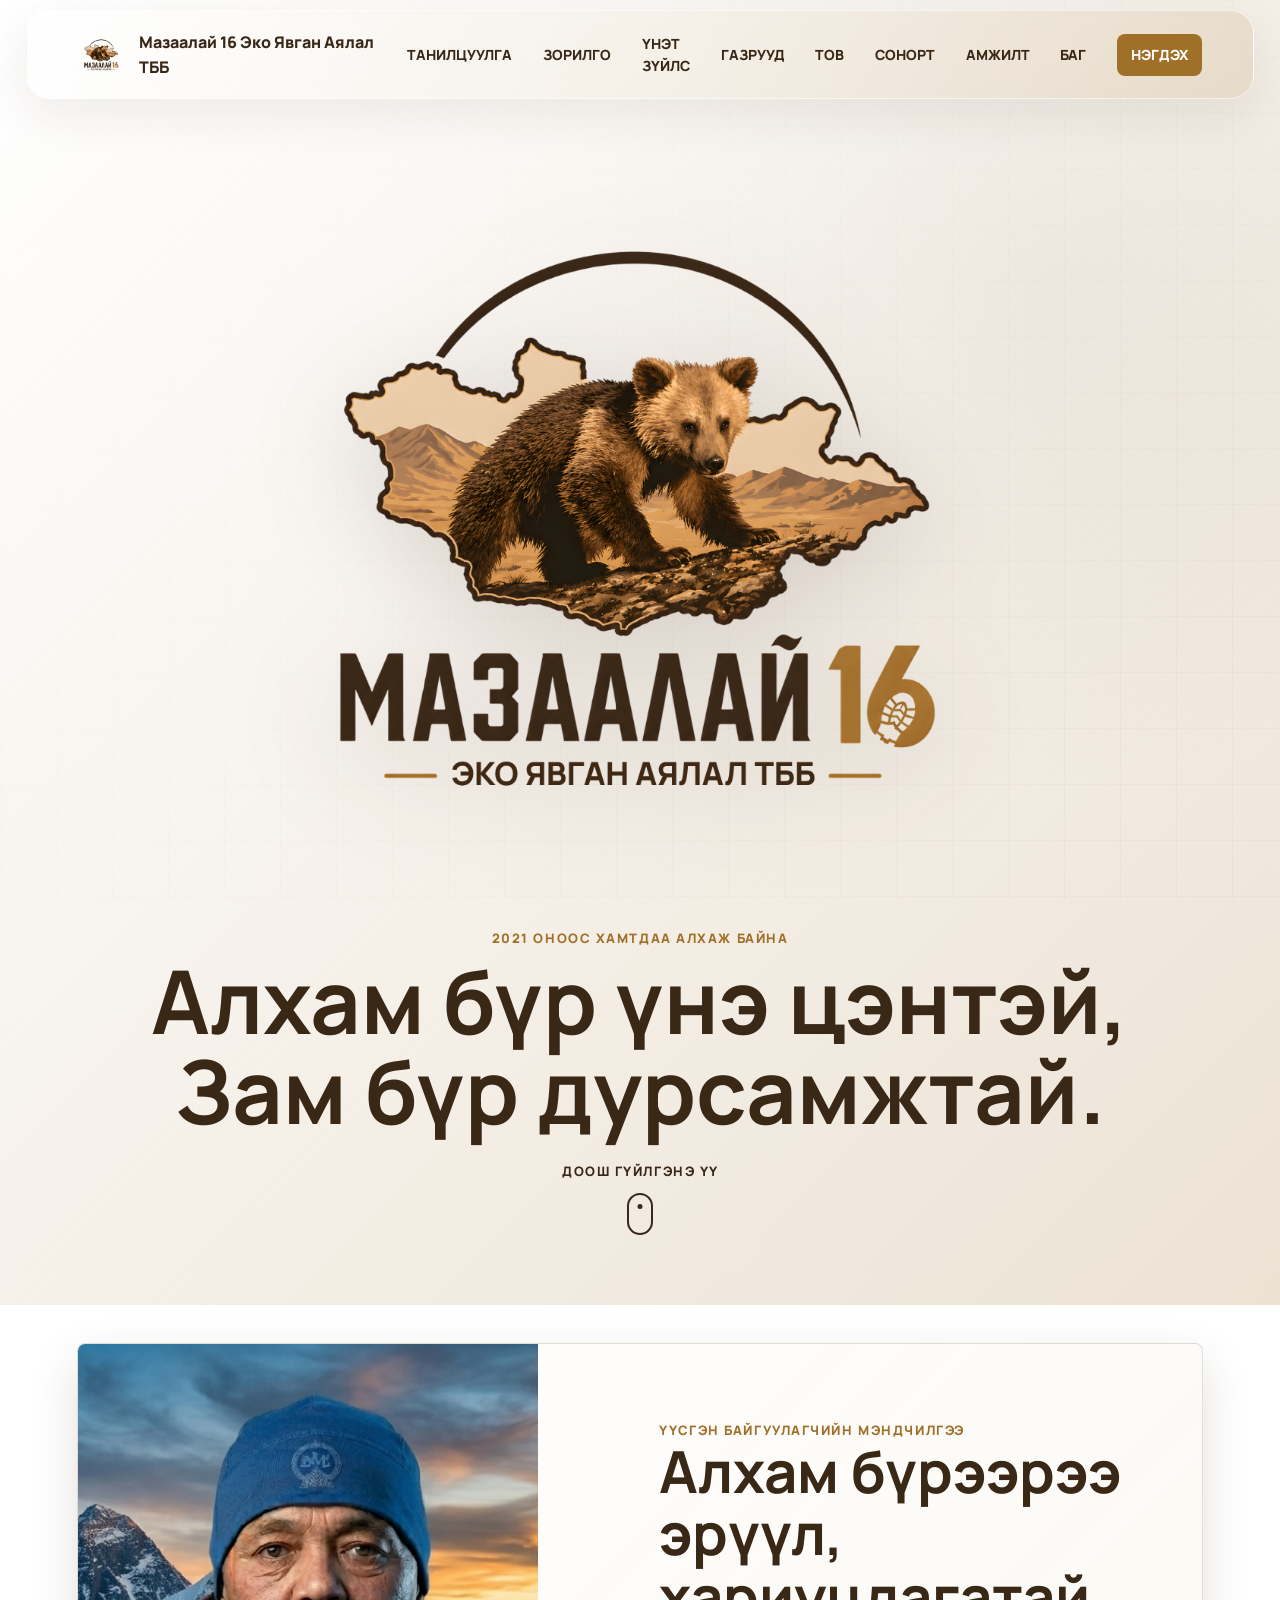
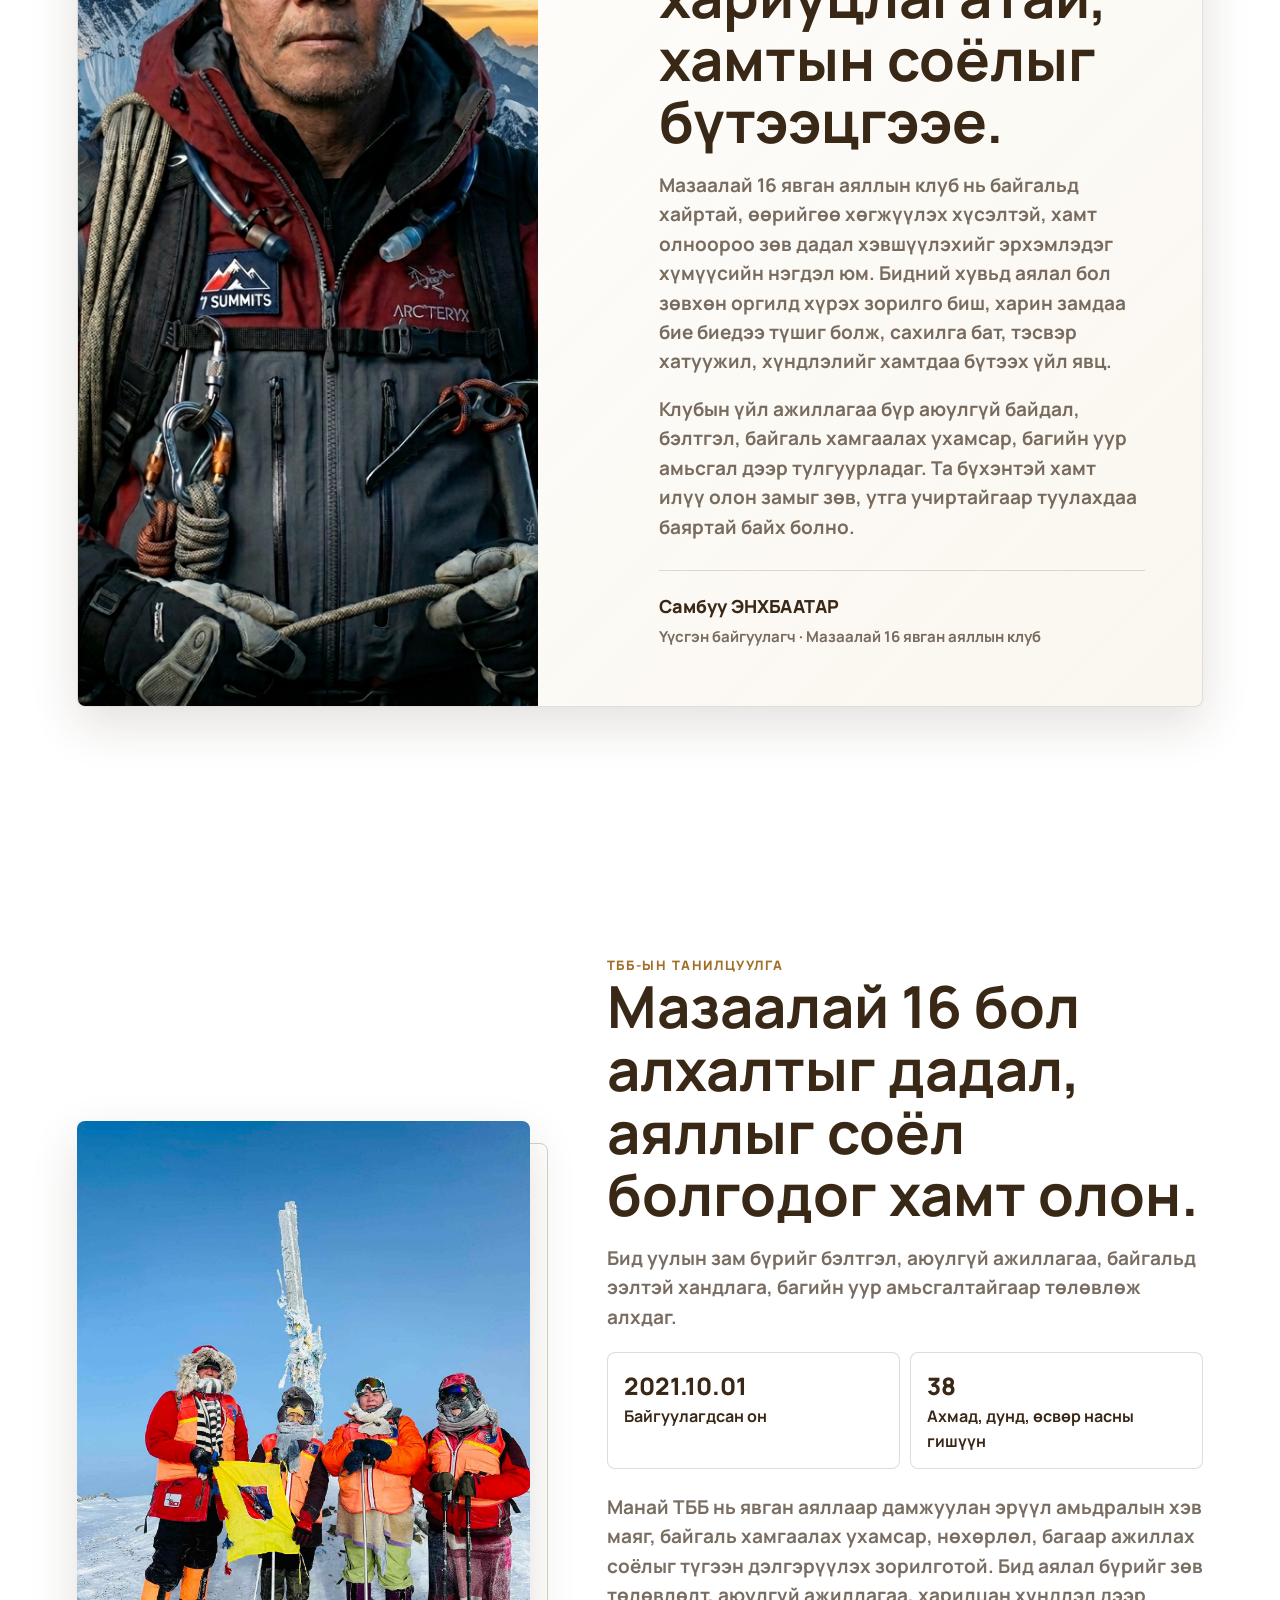
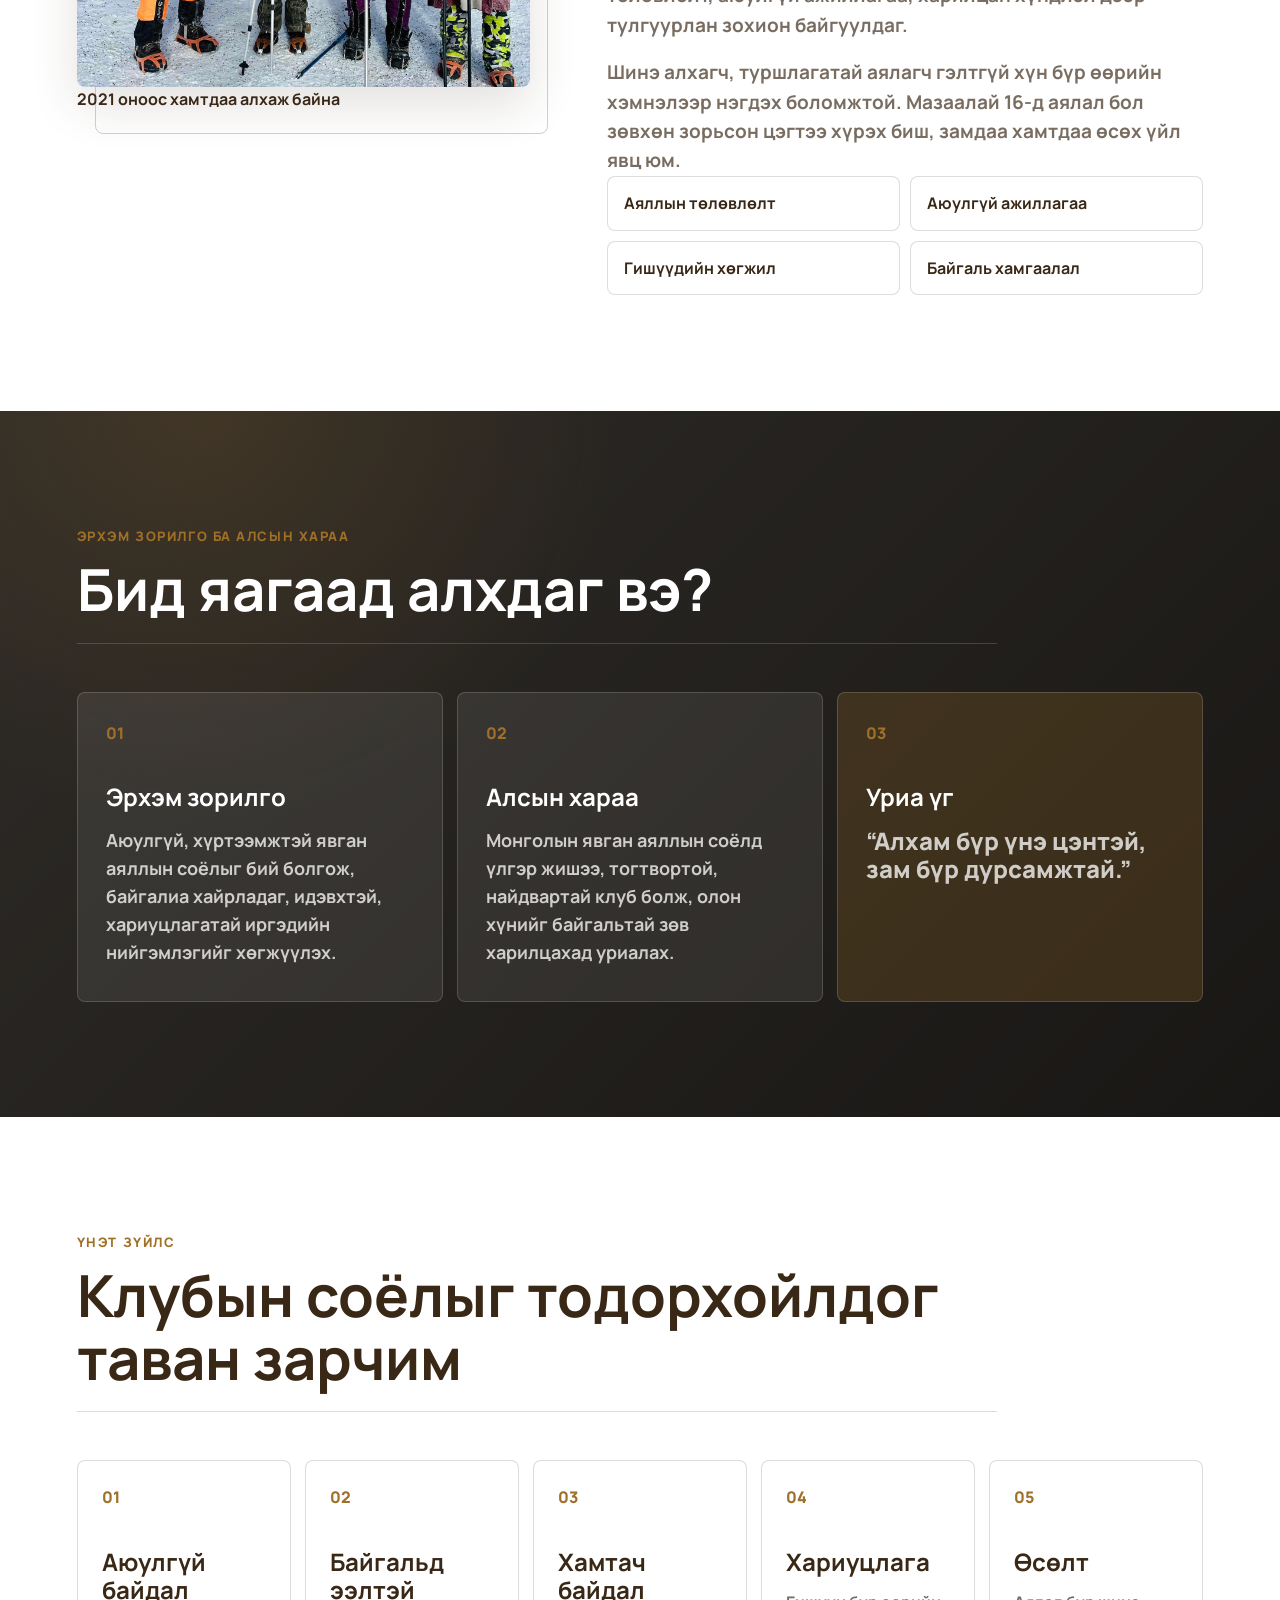
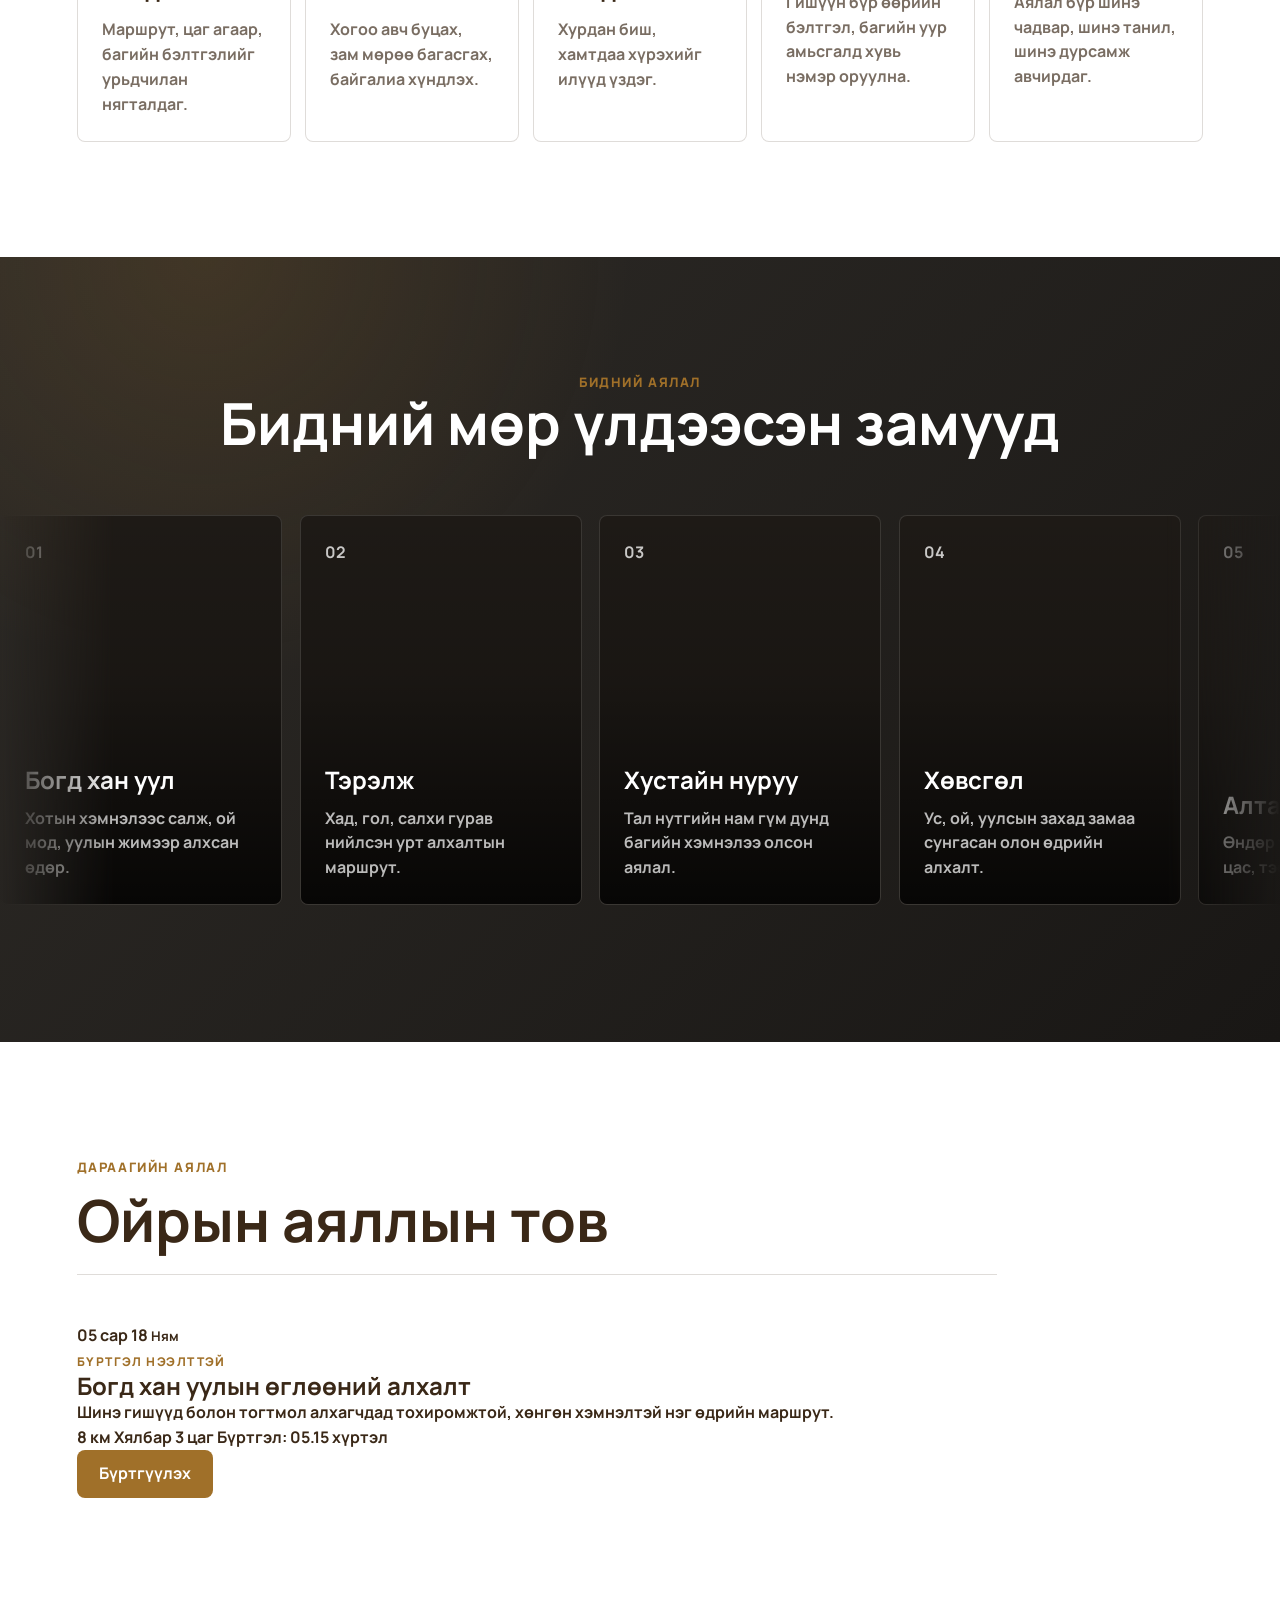
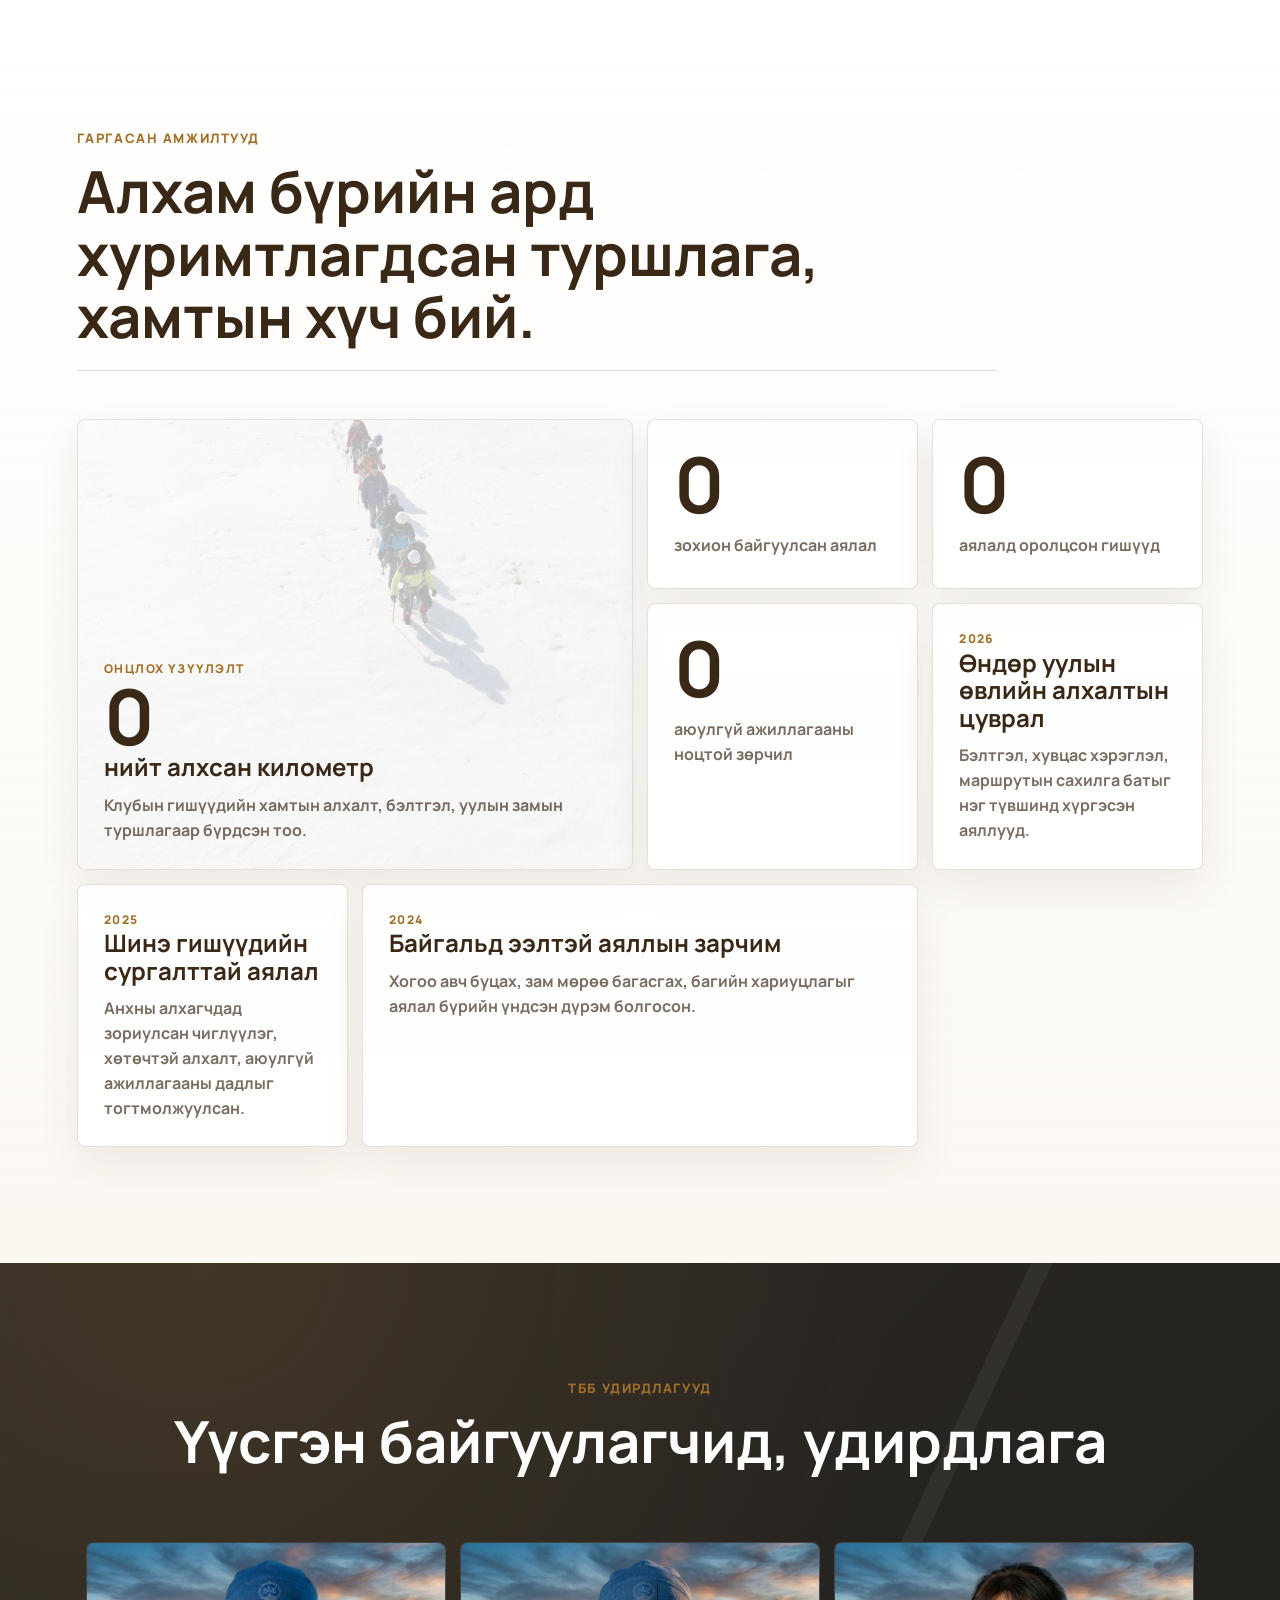
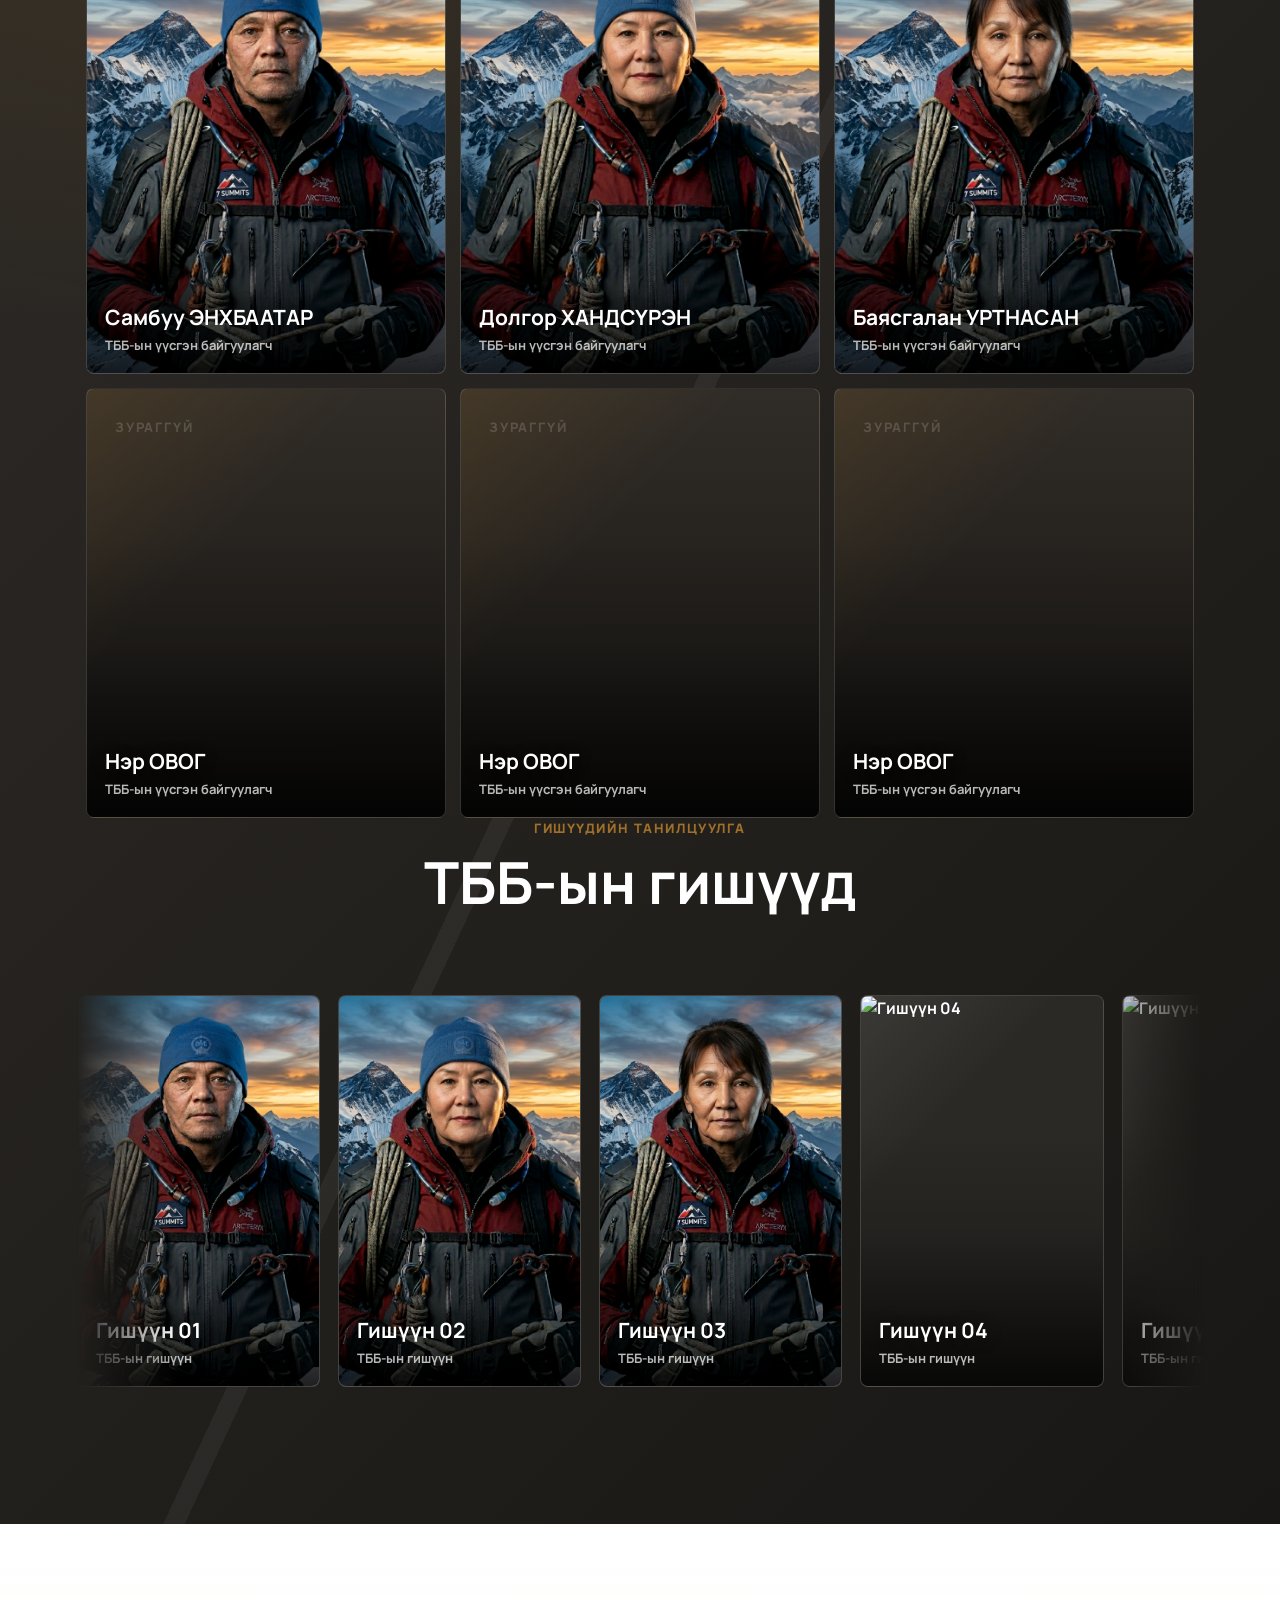
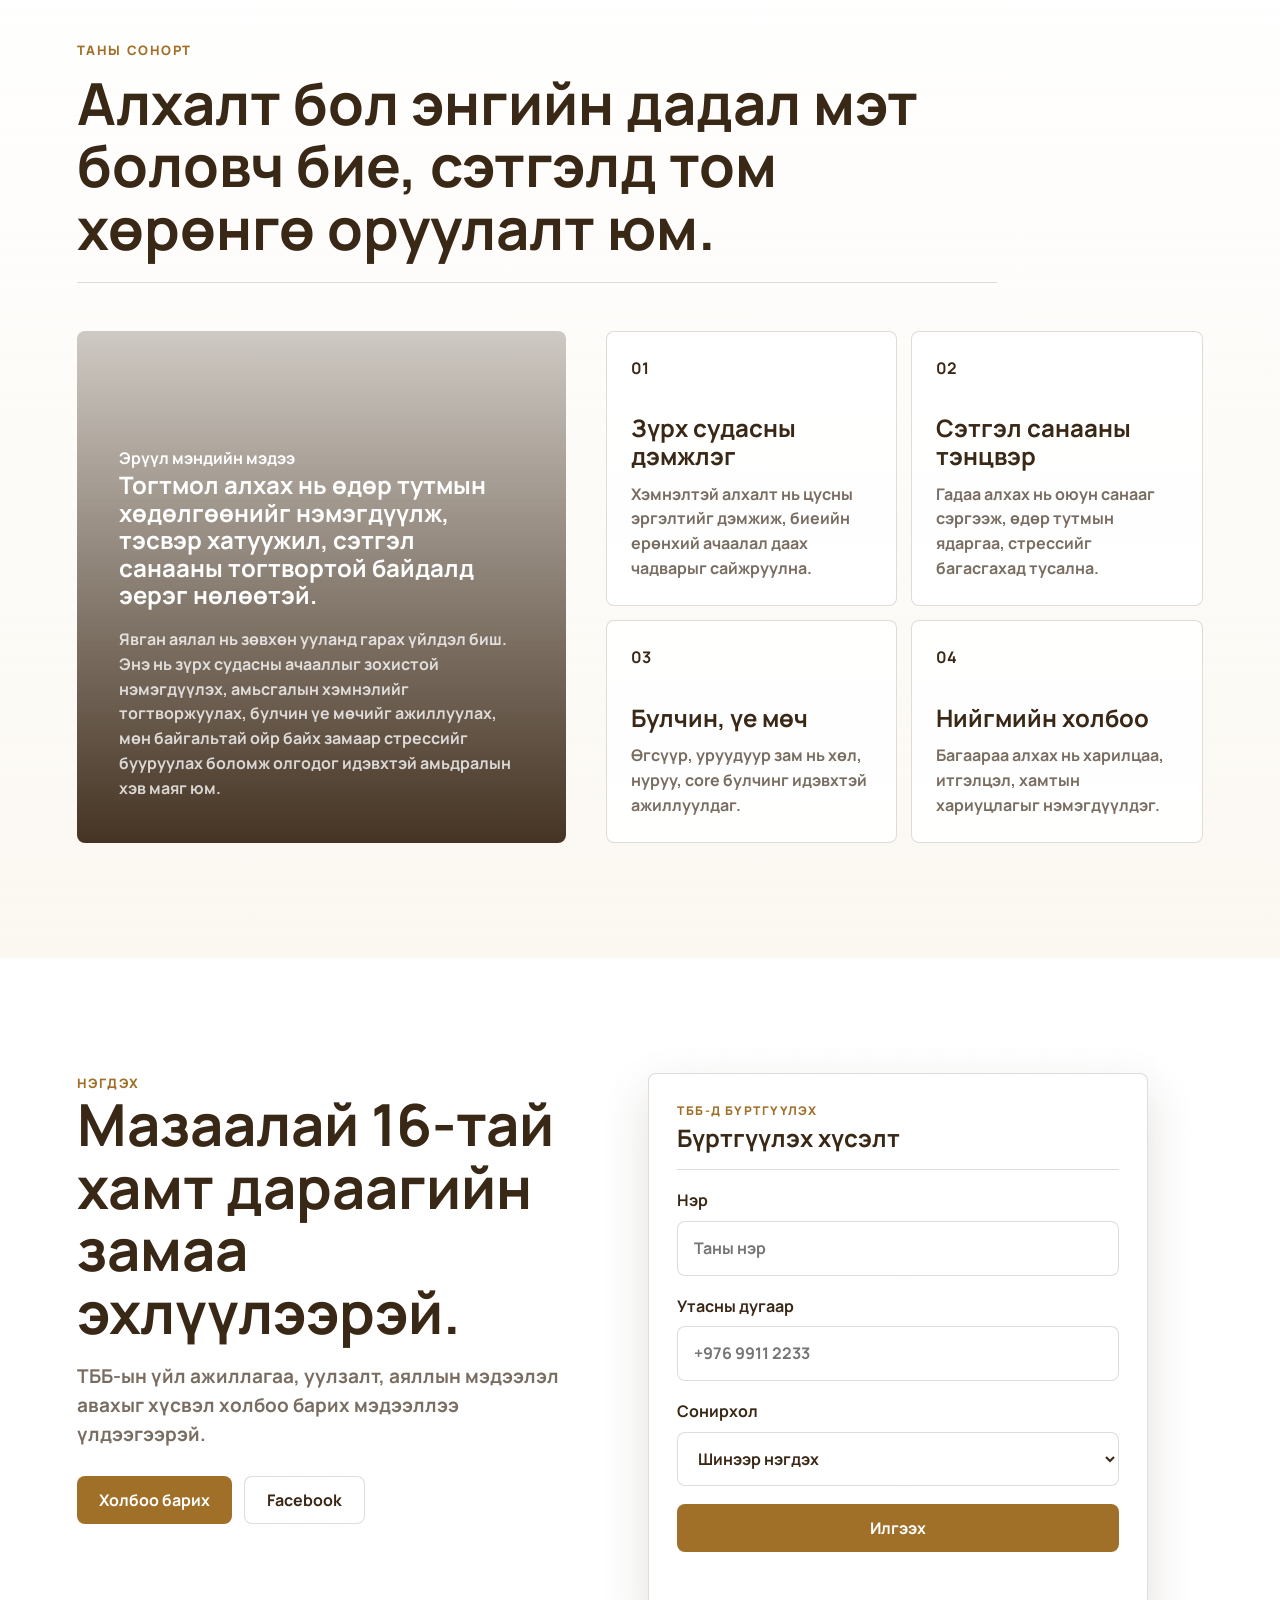
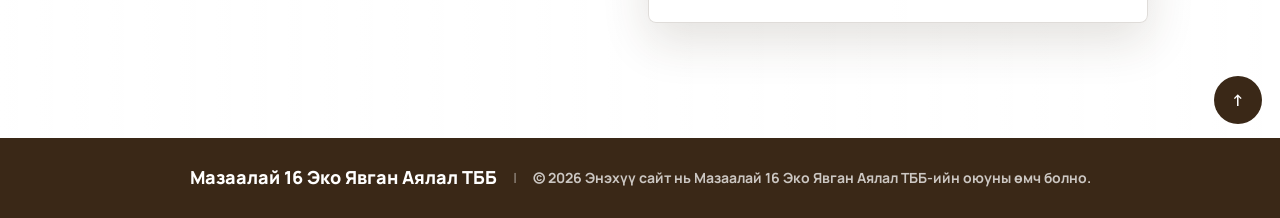
==== commit 68bdf11e: "Update index.html" ====
--- a/index.html
+++ b/index.html
@@ -1,4 +1,4 @@
-<!doctype html>
+﻿<!doctype html>
 <html lang="mn">
   <head>
     <meta charset="utf-8" />
@@ -40,7 +40,7 @@
         <span class="brand-mark" aria-hidden="true">
           <img src="./assets/mazaalai-logo-new.png" alt="" />
         </span>
-        <span>Мазаалай 16 явган аяллын клуб</span>
+        <span>Мазаалай 16 Эко Явган Аялал ТББ</span>
       </a>
       <button class="nav-toggle" aria-expanded="false" aria-controls="site-nav" aria-label="Цэс нээх">
         <span></span>
@@ -56,7 +56,6 @@
         <a href="#insights">Сонорт</a>
         <a href="#achievements">Амжилт</a>
         <a href="#team">Баг</a>
-        <a href="#members">Гишүүд</a>
         <a class="nav-cta" href="#join">Нэгдэх</a>
       </nav>
     </header>
@@ -120,16 +119,24 @@
             src="./assets/mazaalai-members-summit.jpg"
             alt="Мазаалай 16 клубын гишүүд уулын оргил дээр"
           />
+          <div class="intro-badge" aria-label="Мазаалай 16 товч танилцуулга">
+            <strong>2021</strong>
+            <span>оноос хамтдаа алхаж байна</span>
+          </div>
         </div>
         <div class="intro-copy reveal delay-1">
-          <p class="eyebrow">Клубын танилцуулга</p>
-          <h2>Мазаалай 16 бол явган аяллын соёлыг системтэй хөгжүүлж буй клуб.</h2>
-          <div class="intro-facts" aria-label="Клубын товч мэдээлэл">
-            <span><strong>2021.10.01</strong> байгуулагдсан</span>
-            <span><strong>38</strong> ахмад болон дунд, өсвөр насны гишүүнтэй</span>
+          <p class="eyebrow">ТББ-ын танилцуулга</p>
+          <h2>Мазаалай 16 бол алхалтыг дадал, аяллыг соёл болгодог хамт олон.</h2>
+          <p class="intro-lead">
+            Бид уулын зам бүрийг бэлтгэл, аюулгүй ажиллагаа, байгальд ээлтэй хандлага,
+            багийн уур амьсгалтайгаар төлөвлөж алхдаг.
+          </p>
+          <div class="intro-facts" aria-label="ТББ-ын товч мэдээлэл">
+            <span><strong>2021.10.01</strong> Байгуулагдсан он</span>
+            <span><strong>38</strong> Ахмад, дунд, өсвөр насны гишүүн</span>
           </div>
           <p>
-            Манай клуб нь явган аяллаар дамжуулан эрүүл амьдралын хэв маяг,
+            Манай ТББ нь явган аяллаар дамжуулан эрүүл амьдралын хэв маяг,
             байгаль хамгаалах ухамсар, нөхөрлөл, багаар ажиллах соёлыг
             түгээн дэлгэрүүлэх зорилготой. Бид аялал бүрийг зөв төлөвлөлт,
             аюулгүй ажиллагаа, харилцан хүндлэл дээр тулгуурлан зохион байгуулдаг.
@@ -139,7 +146,7 @@
             нэгдэх боломжтой. Мазаалай 16-д аялал бол зөвхөн зорьсон цэгтээ
             хүрэх биш, замдаа хамтдаа өсөх үйл явц юм.
           </p>
-          <div class="intro-points" aria-label="Клубын гол чиглэлүүд">
+          <div class="intro-points" aria-label="ТББ-ын гол чиглэлүүд">
             <span>Аяллын төлөвлөлт</span>
             <span>Аюулгүй ажиллагаа</span>
             <span>Гишүүдийн хөгжил</span>
@@ -154,7 +161,7 @@
           <h2>Бид яагаад алхдаг вэ?</h2>
         </div>
         <div class="statement-grid">
-          <article class="statement-card reveal">
+          <article class="statement-card reveal" data-index="01">
             <span>01</span>
             <h3>Эрхэм зорилго</h3>
             <p>
@@ -162,7 +169,7 @@
               хайрладаг, идэвхтэй, хариуцлагатай иргэдийн нийгэмлэгийг хөгжүүлэх.
             </p>
           </article>
-          <article class="statement-card reveal delay-1">
+          <article class="statement-card reveal delay-1" data-index="02">
             <span>02</span>
             <h3>Алсын хараа</h3>
             <p>
@@ -170,7 +177,7 @@
               клуб болж, олон хүнийг байгальтай зөв харилцахад уриалах.
             </p>
           </article>
-          <article class="statement-card quote-card reveal delay-2">
+          <article class="statement-card quote-card reveal delay-2" data-index="03">
             <span>03</span>
             <h3>Уриа үг</h3>
             <p>“Алхам бүр үнэ цэнтэй, зам бүр дурсамжтай.”</p>
@@ -214,7 +221,7 @@
 
       <section id="routes" class="routes-section">
         <div class="routes-heading reveal">
-          <p class="eyebrow">Клубын алхсан газрууд</p>
+          <p class="eyebrow">Бидний аялал</p>
           <h2>Бидний мөр үлдээсэн замууд</h2>
         </div>
         <div class="routes-marquee reveal delay-1" aria-label="Мазаалай 16 клубын алхсан газрууд">
@@ -343,20 +350,20 @@
               />
             </video>
             <span class="tile-kicker">Онцлох үзүүлэлт</span>
-            <strong>1,200+</strong>
+            <strong class="count-up" data-count="1200" data-suffix="+">0</strong>
             <h3>нийт алхсан километр</h3>
             <p>Клубын гишүүдийн хамтын алхалт, бэлтгэл, уулын замын туршлагаар бүрдсэн тоо.</p>
           </article>
           <article class="achievement-tile stat-tile reveal delay-1">
-            <strong>36+</strong>
+            <strong class="count-up" data-count="36" data-suffix="+">0</strong>
             <p>зохион байгуулсан аялал</p>
           </article>
           <article class="achievement-tile stat-tile reveal delay-2">
-            <strong>180+</strong>
+            <strong class="count-up" data-count="180" data-suffix="+">0</strong>
             <p>аялалд оролцсон гишүүд</p>
           </article>
           <article class="achievement-tile stat-tile safety-tile reveal">
-            <strong>0</strong>
+            <strong class="count-up" data-count="0">0</strong>
             <p>аюулгүй ажиллагааны ноцтой зөрчил</p>
           </article>
           <article class="achievement-tile story-tile reveal delay-1">
@@ -379,7 +386,7 @@
 
       <section id="team" class="section team-section">
         <div class="section-heading reveal">
-          <p class="eyebrow">Клубын удирдлагууд</p>
+          <p class="eyebrow">ТББ удирдлагууд</p>
           <h2>Үүсгэн байгуулагчид, удирдлага</h2>
         </div>
         <div class="profile-grid leaders-grid">
@@ -390,7 +397,7 @@
             />
             <div>
               <h3>Самбуу ЭНХБААТАР</h3>
-              <p>Клубын үүсгэн байгуулагч</p>
+              <p>ТББ-ын үүсгэн байгуулагч</p>
             </div>
           </article>
           <article class="profile-card reveal delay-1">
@@ -400,7 +407,7 @@
             />
             <div>
               <h3>Долгор ХАНДСҮРЭН</h3>
-              <p>Клубын үүсгэн байгуулагч</p>
+              <p>ТББ-ын үүсгэн байгуулагч</p>
             </div>
           </article>
           <article class="profile-card reveal delay-2">
@@ -410,7 +417,7 @@
             />
             <div>
               <h3>Баясгалан УРТНАСАН</h3>
-              <p>Клубын үүсгэн байгуулагч</p>
+              <p>ТББ-ын үүсгэн байгуулагч</p>
             </div>
           </article>
         </div>
@@ -418,51 +425,50 @@
           <article class="profile-card no-photo reveal">
             <div>
               <h3>Нэр ОВОГ</h3>
-              <p>Клубын үүсгэн байгуулагч</p>
+              <p>ТББ-ын үүсгэн байгуулагч</p>
             </div>
           </article>
           <article class="profile-card no-photo reveal delay-1">
             <div>
               <h3>Нэр ОВОГ</h3>
-              <p>Клубын үүсгэн байгуулагч</p>
+              <p>ТББ-ын үүсгэн байгуулагч</p>
             </div>
           </article>
           <article class="profile-card no-photo reveal delay-2">
             <div>
               <h3>Нэр ОВОГ</h3>
-              <p>Клубын үүсгэн байгуулагч</p>
-            </div>
-          </article>
-        </div>
-      </section>
-
-      <section id="members" class="section members-section">
+              <p>ТББ-ын үүсгэн байгуулагч</p>
+            </div>
+          </article>
+        </div>
+        <div id="members" class="members-subsection">
         <div class="section-heading reveal">
           <p class="eyebrow">Гишүүдийн танилцуулга</p>
-          <h2>Клубын гишүүд</h2>
+          <h2>ТББ-ын гишүүд</h2>
         </div>
         <div class="members-marquee reveal" aria-label="Клубын 19 гишүүний зураг">
           <div class="members-track">
-            <article class="profile-card compact"><img src="./assets/founder-portrait.png" alt="Гишүүн 01" /><div><h3>Гишүүн 01</h3><p>Клубын гишүүн</p></div></article>
-            <article class="profile-card compact"><img src="./assets/manager-portrait.png" alt="Гишүүн 02" /><div><h3>Гишүүн 02</h3><p>Клубын гишүүн</p></div></article>
-            <article class="profile-card compact"><img src="./assets/safety-lead-portrait.png" alt="Гишүүн 03" /><div><h3>Гишүүн 03</h3><p>Клубын гишүүн</p></div></article>
-            <article class="profile-card compact"><img src="https://images.unsplash.com/photo-1517841905240-472988babdf9?auto=format&fit=crop&w=700&q=85" alt="Гишүүн 04" /><div><h3>Гишүүн 04</h3><p>Клубын гишүүн</p></div></article>
-            <article class="profile-card compact"><img src="https://images.unsplash.com/photo-1506794778202-cad84cf45f1d?auto=format&fit=crop&w=700&q=85" alt="Гишүүн 05" /><div><h3>Гишүүн 05</h3><p>Клубын гишүүн</p></div></article>
-            <article class="profile-card compact"><img src="https://images.unsplash.com/photo-1524504388940-b1c1722653e1?auto=format&fit=crop&w=700&q=85" alt="Гишүүн 06" /><div><h3>Гишүүн 06</h3><p>Клубын гишүүн</p></div></article>
-            <article class="profile-card compact"><img src="https://images.unsplash.com/photo-1504257432389-52343af06ae3?auto=format&fit=crop&w=700&q=85" alt="Гишүүн 07" /><div><h3>Гишүүн 07</h3><p>Клубын гишүүн</p></div></article>
-            <article class="profile-card compact"><img src="https://images.unsplash.com/photo-1519085360753-af0119f7cbe7?auto=format&fit=crop&w=700&q=85" alt="Гишүүн 08" /><div><h3>Гишүүн 08</h3><p>Клубын гишүүн</p></div></article>
-            <article class="profile-card compact"><img src="https://images.unsplash.com/photo-1531123897727-8f129e1688ce?auto=format&fit=crop&w=700&q=85" alt="Гишүүн 09" /><div><h3>Гишүүн 09</h3><p>Клубын гишүүн</p></div></article>
-            <article class="profile-card compact"><img src="https://images.unsplash.com/photo-1527980965255-d3b416303d12?auto=format&fit=crop&w=700&q=85" alt="Гишүүн 10" /><div><h3>Гишүүн 10</h3><p>Клубын гишүүн</p></div></article>
-            <article class="profile-card compact"><img src="https://images.unsplash.com/photo-1547425260-76bcadfb4f2c?auto=format&fit=crop&w=700&q=85" alt="Гишүүн 11" /><div><h3>Гишүүн 11</h3><p>Клубын гишүүн</p></div></article>
-            <article class="profile-card compact"><img src="https://images.unsplash.com/photo-1534528741775-53994a69daeb?auto=format&fit=crop&w=700&q=85" alt="Гишүүн 12" /><div><h3>Гишүүн 12</h3><p>Клубын гишүүн</p></div></article>
-            <article class="profile-card compact"><img src="https://images.unsplash.com/photo-1508214751196-bcfd4ca60f91?auto=format&fit=crop&w=700&q=85" alt="Гишүүн 13" /><div><h3>Гишүүн 13</h3><p>Клубын гишүүн</p></div></article>
-            <article class="profile-card compact"><img src="https://images.unsplash.com/photo-1506277886164-e25aa3f4ef7f?auto=format&fit=crop&w=700&q=85" alt="Гишүүн 14" /><div><h3>Гишүүн 14</h3><p>Клубын гишүүн</p></div></article>
-            <article class="profile-card compact"><img src="https://images.unsplash.com/photo-1544005313-94ddf0286df2?auto=format&fit=crop&w=700&q=85" alt="Гишүүн 15" /><div><h3>Гишүүн 15</h3><p>Клубын гишүүн</p></div></article>
-            <article class="profile-card compact"><img src="https://images.unsplash.com/photo-1519345182560-3f2917c472ef?auto=format&fit=crop&w=700&q=85" alt="Гишүүн 16" /><div><h3>Гишүүн 16</h3><p>Клубын гишүүн</p></div></article>
-            <article class="profile-card compact"><img src="https://images.unsplash.com/photo-1517365830460-955ce3ccd263?auto=format&fit=crop&w=700&q=85" alt="Гишүүн 17" /><div><h3>Гишүүн 17</h3><p>Клубын гишүүн</p></div></article>
-            <article class="profile-card compact"><img src="https://images.unsplash.com/photo-1529626455594-4ff0802cfb7e?auto=format&fit=crop&w=700&q=85" alt="Гишүүн 18" /><div><h3>Гишүүн 18</h3><p>Клубын гишүүн</p></div></article>
-            <article class="profile-card compact"><img src="https://images.unsplash.com/photo-1544723795-3fb6469f5b39?auto=format&fit=crop&w=700&q=85" alt="Гишүүн 19" /><div><h3>Гишүүн 19</h3><p>Клубын гишүүн</p></div></article>
-          </div>
+            <article class="profile-card compact"><img src="./assets/founder-portrait.png" alt="Гишүүн 01" /><div><h3>Гишүүн 01</h3><p>ТББ-ын гишүүн</p></div></article>
+            <article class="profile-card compact"><img src="./assets/manager-portrait.png" alt="Гишүүн 02" /><div><h3>Гишүүн 02</h3><p>ТББ-ын гишүүн</p></div></article>
+            <article class="profile-card compact"><img src="./assets/safety-lead-portrait.png" alt="Гишүүн 03" /><div><h3>Гишүүн 03</h3><p>ТББ-ын гишүүн</p></div></article>
+            <article class="profile-card compact"><img src="https://images.unsplash.com/photo-1517841905240-472988babdf9?auto=format&fit=crop&w=700&q=85" alt="Гишүүн 04" /><div><h3>Гишүүн 04</h3><p>ТББ-ын гишүүн</p></div></article>
+            <article class="profile-card compact"><img src="https://images.unsplash.com/photo-1506794778202-cad84cf45f1d?auto=format&fit=crop&w=700&q=85" alt="Гишүүн 05" /><div><h3>Гишүүн 05</h3><p>ТББ-ын гишүүн</p></div></article>
+            <article class="profile-card compact"><img src="https://images.unsplash.com/photo-1524504388940-b1c1722653e1?auto=format&fit=crop&w=700&q=85" alt="Гишүүн 06" /><div><h3>Гишүүн 06</h3><p>ТББ-ын гишүүн</p></div></article>
+            <article class="profile-card compact"><img src="https://images.unsplash.com/photo-1504257432389-52343af06ae3?auto=format&fit=crop&w=700&q=85" alt="Гишүүн 07" /><div><h3>Гишүүн 07</h3><p>ТББ-ын гишүүн</p></div></article>
+            <article class="profile-card compact"><img src="https://images.unsplash.com/photo-1519085360753-af0119f7cbe7?auto=format&fit=crop&w=700&q=85" alt="Гишүүн 08" /><div><h3>Гишүүн 08</h3><p>ТББ-ын гишүүн</p></div></article>
+            <article class="profile-card compact"><img src="https://images.unsplash.com/photo-1531123897727-8f129e1688ce?auto=format&fit=crop&w=700&q=85" alt="Гишүүн 09" /><div><h3>Гишүүн 09</h3><p>ТББ-ын гишүүн</p></div></article>
+            <article class="profile-card compact"><img src="https://images.unsplash.com/photo-1527980965255-d3b416303d12?auto=format&fit=crop&w=700&q=85" alt="Гишүүн 10" /><div><h3>Гишүүн 10</h3><p>ТББ-ын гишүүн</p></div></article>
+            <article class="profile-card compact"><img src="https://images.unsplash.com/photo-1547425260-76bcadfb4f2c?auto=format&fit=crop&w=700&q=85" alt="Гишүүн 11" /><div><h3>Гишүүн 11</h3><p>ТББ-ын гишүүн</p></div></article>
+            <article class="profile-card compact"><img src="https://images.unsplash.com/photo-1534528741775-53994a69daeb?auto=format&fit=crop&w=700&q=85" alt="Гишүүн 12" /><div><h3>Гишүүн 12</h3><p>ТББ-ын гишүүн</p></div></article>
+            <article class="profile-card compact"><img src="https://images.unsplash.com/photo-1508214751196-bcfd4ca60f91?auto=format&fit=crop&w=700&q=85" alt="Гишүүн 13" /><div><h3>Гишүүн 13</h3><p>ТББ-ын гишүүн</p></div></article>
+            <article class="profile-card compact"><img src="https://images.unsplash.com/photo-1506277886164-e25aa3f4ef7f?auto=format&fit=crop&w=700&q=85" alt="Гишүүн 14" /><div><h3>Гишүүн 14</h3><p>ТББ-ын гишүүн</p></div></article>
+            <article class="profile-card compact"><img src="https://images.unsplash.com/photo-1544005313-94ddf0286df2?auto=format&fit=crop&w=700&q=85" alt="Гишүүн 15" /><div><h3>Гишүүн 15</h3><p>ТББ-ын гишүүн</p></div></article>
+            <article class="profile-card compact"><img src="https://images.unsplash.com/photo-1519345182560-3f2917c472ef?auto=format&fit=crop&w=700&q=85" alt="Гишүүн 16" /><div><h3>Гишүүн 16</h3><p>ТББ-ын гишүүн</p></div></article>
+            <article class="profile-card compact"><img src="https://images.unsplash.com/photo-1517365830460-955ce3ccd263?auto=format&fit=crop&w=700&q=85" alt="Гишүүн 17" /><div><h3>Гишүүн 17</h3><p>ТББ-ын гишүүн</p></div></article>
+            <article class="profile-card compact"><img src="https://images.unsplash.com/photo-1529626455594-4ff0802cfb7e?auto=format&fit=crop&w=700&q=85" alt="Гишүүн 18" /><div><h3>Гишүүн 18</h3><p>ТББ-ын гишүүн</p></div></article>
+            <article class="profile-card compact"><img src="https://images.unsplash.com/photo-1544723795-3fb6469f5b39?auto=format&fit=crop&w=700&q=85" alt="Гишүүн 19" /><div><h3>Гишүүн 19</h3><p>ТББ-ын гишүүн</p></div></article>
+          </div>
+        </div>
         </div>
       </section>
 
@@ -511,17 +517,17 @@
           <p class="eyebrow">Нэгдэх</p>
           <h2>Мазаалай 16-тай хамт дараагийн замаа эхлүүлээрэй.</h2>
           <p>
-            Клубын үйл ажиллагаа, уулзалт, аяллын мэдээлэл авахыг хүсвэл
+            ТББ-ын үйл ажиллагаа, уулзалт, аяллын мэдээлэл авахыг хүсвэл
             холбоо барих мэдээллээ үлдээгээрэй.
           </p>
-          <div class="join-actions" aria-label="Клубтэй холбогдох сувгууд">
-            <a class="button primary" href="mailto:hello@mazaalai16.mn">Клубтэй холбогдох</a>
+          <div class="join-actions" aria-label="ТББ-тай холбогдох сувгууд">
+            <a class="button primary" href="mailto:hello@mazaalai16.mn">Холбоо барих</a>
             <a class="button ghost" href="https://www.facebook.com/profile.php?id=61588884091387" target="_blank" rel="noreferrer">Facebook</a>
           </div>
         </div>
         <form class="join-form reveal delay-1">
           <div class="form-heading">
-            <span>Клуб-д бүртгүүлэх</span>
+            <span>ТББ-д бүртгүүлэх</span>
             <strong>Бүртгүүлэх хүсэлт</strong>
           </div>
           <label>
@@ -558,3 +564,4 @@
     <script src="./script.js"></script>
   </body>
 </html>
+
--- a/styles.css
+++ b/styles.css
@@ -1014,8 +1014,8 @@
   gap: clamp(28px, 6vw, 78px);
   padding: clamp(74px, 9vw, 124px) clamp(20px, 6vw, 80px);
   background:
-    linear-gradient(90deg, rgba(255, 255, 255, 0.98), rgba(255, 255, 255, 0.86)),
-    url("https://images.unsplash.com/photo-1517836357463-d25dfeac3438?auto=format&fit=crop&w=1800&q=80") center / cover;
+    linear-gradient(90deg, rgba(255, 255, 255, 0.96), rgba(255, 255, 255, 0.82)),
+    url("https://commons.wikimedia.org/wiki/Special:FilePath/Climbing_through_the_Yellow_Band%2C_Mt._Everest%2C_-May_2007_a.jpg") center 42% / cover;
 }
 
 .join-content p:not(.eyebrow) {
@@ -1088,6 +1088,8 @@
 .form-note {
   min-height: 24px;
   color: var(--bronze);
+  font-size: 14px;
+  line-height: 1.45;
 }
 
 .button {
@@ -1136,11 +1138,36 @@
 
 .site-footer {
   display: flex;
-  justify-content: space-between;
-  gap: 18px;
+  flex-wrap: wrap;
+  align-items: center;
+  justify-content: center;
+  gap: 8px 16px;
   padding: 26px clamp(20px, 5vw, 80px);
+  text-align: center;
   color: #ffffff;
   background: var(--ink);
+}
+
+.footer-brand,
+.footer-rights {
+  margin: 0;
+}
+
+.footer-brand {
+  font-size: 18px;
+  font-weight: 900;
+}
+
+.footer-rights {
+  max-width: 760px;
+  color: rgba(255, 255, 255, 0.74);
+  font-size: 14px;
+}
+
+.footer-rights::before {
+  margin-right: 16px;
+  color: rgba(255, 255, 255, 0.36);
+  content: "|";
 }
 
 .reveal {
@@ -1215,7 +1242,7 @@
 
 @media (max-width: 900px) {
   .hero-copy h1 {
-    font-size: 58px;
+    font-size: clamp(46px, 9vw, 58px);
   }
 
   .nav-toggle {
@@ -1262,15 +1289,19 @@
     padding-top: 78px;
     padding-bottom: 78px;
   }
+
+  .join-section {
+    background-position: 58% center;
+  }
 }
 
 @media (max-width: 620px) {
   .hero-copy h1 {
-    font-size: 38px;
+    font-size: clamp(34px, 9.2vw, 42px);
   }
 
   .scroll-cue {
-    margin-top: 42px;
+    margin-top: 28px;
   }
 
   .brand span:last-child {
@@ -1289,17 +1320,22 @@
   }
 
   .hero {
-    min-height: 112vh;
-    padding-top: 104px;
+    min-height: 108vh;
+    padding-top: 92px;
+    padding-bottom: 42px;
   }
 
   .logo-hero-stage {
-    top: 86px;
-    margin-top: -34px;
+    top: 78px;
+    margin-top: -28px;
   }
 
   .hero-logo {
-    width: min(520px, 88vw);
+    width: min(460px, 86vw);
+  }
+
+  .hero-copy {
+    gap: 6px;
   }
 
   .section-heading,
@@ -1327,8 +1363,8 @@
   }
 
   .route-card {
-    width: min(78vw, 310px);
-    height: 360px;
+    width: min(82vw, 300px);
+    height: 338px;
     scroll-snap-align: center;
   }
 
@@ -1344,6 +1380,19 @@
     grid-template-columns: 1fr;
   }
 
+  .join-section {
+    gap: 22px;
+    padding: 62px 18px;
+    background:
+      linear-gradient(180deg, rgba(255, 255, 255, 0.94), rgba(255, 255, 255, 0.86)),
+      url("https://commons.wikimedia.org/wiki/Special:FilePath/Climbing_through_the_Yellow_Band%2C_Mt._Everest%2C_-May_2007_a.jpg") 58% center / cover;
+  }
+
+  .join-content p:not(.eyebrow) {
+    margin-top: 12px;
+    font-size: 16px;
+  }
+
   .join-form {
     padding: 22px;
   }
@@ -1367,10 +1416,23 @@
   .site-footer {
     flex-direction: column;
   }
+
+  .footer-rights::before {
+    content: "";
+    margin-right: 0;
+  }
 }
 
 @media (max-width: 430px) {
   .hero-copy h1 {
-    font-size: 31px;
-  }
-}
+    font-size: clamp(29px, 8.2vw, 33px);
+  }
+
+  .hero-logo {
+    width: min(410px, 90vw);
+  }
+
+  .route-card {
+    width: min(86vw, 292px);
+  }
+}
